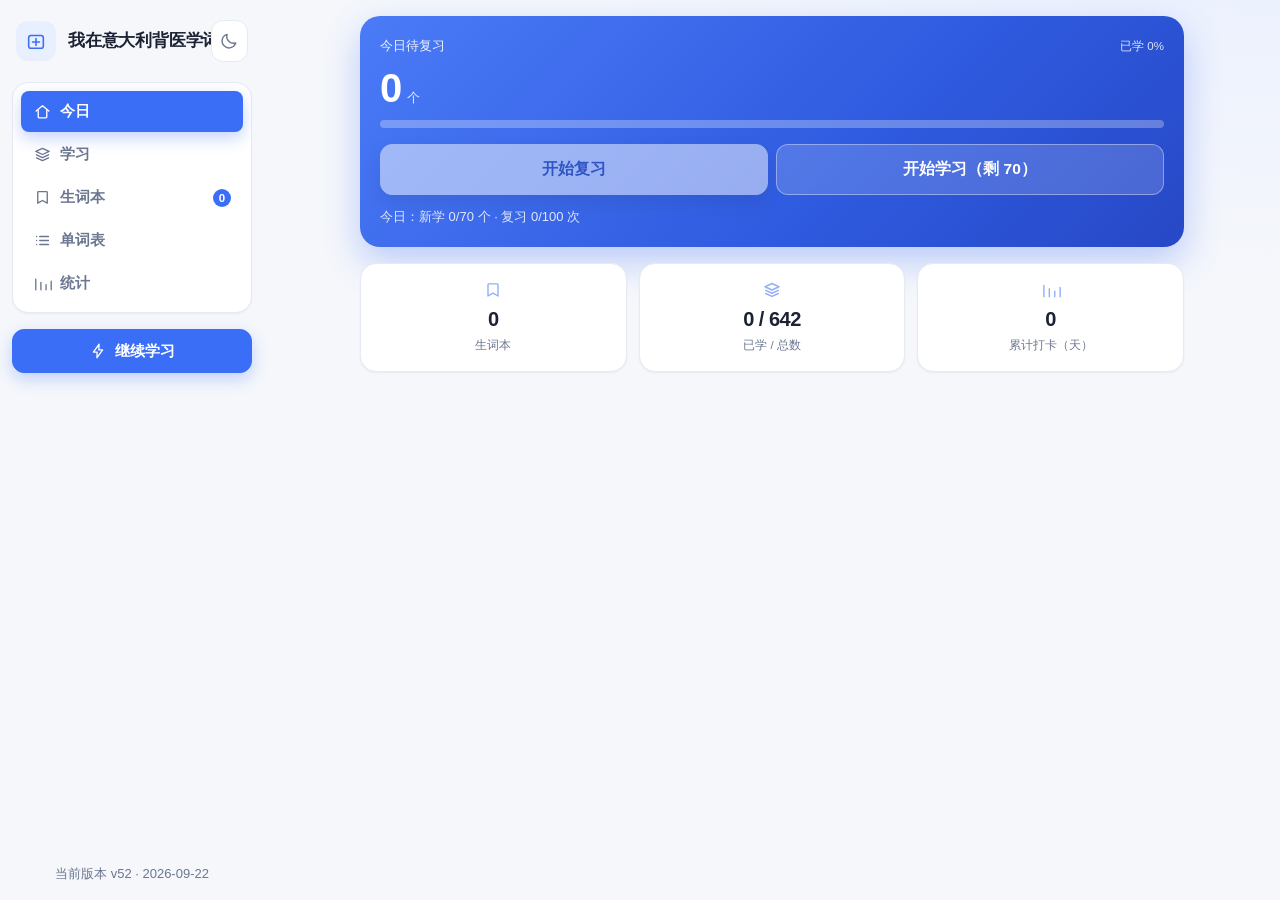
==== 离线单文件版.html @ 0be5c88a "更新 离线单文件版.html" ====
<!DOCTYPE html>
<html lang="zh-CN">
<head>
<meta charset="utf-8">
<meta name="viewport" content="width=device-width, initial-scale=1, viewport-fit=cover">
<title>我在意大利背医学词汇 · 肝病门诊高频词</title>
<meta name="theme-color" content="#f4f6fb" media="(prefers-color-scheme: light)">
<meta name="theme-color" content="#0f1420" media="(prefers-color-scheme: dark)">
<meta name="format-detection" content="telephone=no">
<meta name="mobile-web-app-capable" content="yes">
<meta name="app-build" content="v30">
<meta http-equiv="Cache-Control" content="no-cache, no-store, must-revalidate">
<style>
/* ==========================================================================
   我在意大利背医学词汇 · 样式表
   结构：1 设计令牌  2 基础  3 布局骨架  4 导航（手机底栏 / 平板顶栏 / 桌面侧栏）
        5 通用组件  6 各功能模块  7 动画  8 响应式细节
   ========================================================================== */

/* ---------- 1. 设计令牌 ---------- */
:root {
  /* 颜色（浅色） */
  --bg: #f5f7fb;
  --bg-gradient: radial-gradient(1200px 600px at 100% -10%, #e9efff 0%, rgba(233, 239, 255, 0) 60%);
  --surface: #ffffff;
  --surface-2: #f2f5fb;
  --text: #1b2233;
  --text-2: #46506b;
  --muted: #6b7690;
  --line: #e6eaf3;
  --primary: #3b6ef6;
  --primary-ink: #ffffff;
  --primary-soft: #e8efff;
  --success: #14a06b;
  --success-soft: #e3f7ef;
  --danger: #e5484d;
  --danger-soft: #fdecec;
  --warn: #c98200;
  --warn-soft: #fff4dd;
  /* 间距 */
  --sp-1: 4px;  --sp-2: 8px;  --sp-3: 12px; --sp-4: 16px; --sp-5: 20px; --sp-6: 28px;
  /* 圆角 */
  --r-xs: 8px; --r-sm: 12px; --r-md: 16px; --r-lg: 20px; --r-full: 999px;
  /* 字号 */
  --fs-xs: 11.5px; --fs-sm: 13px; --fs-md: 14.5px; --fs-lg: 17px; --fs-xl: 20px; --fs-2xl: 30px;
  /* 阴影 */
  --shadow-sm: 0 1px 2px rgba(24, 39, 75, .06);
  --shadow: 0 6px 20px rgba(28, 45, 90, .07);
  --shadow-lg: 0 14px 40px rgba(28, 45, 90, .12);
  --ring: 0 0 0 3px color-mix(in srgb, var(--primary) 22%, transparent);
  --ease: cubic-bezier(.2, .7, .3, 1);
  --rail-w: 264px;
  --tabbar-h: 62px;
}

html[data-theme="dark"] {
  --bg: #0f1420;
  --bg-gradient: radial-gradient(1200px 600px at 100% -10%, #16203a 0%, rgba(22, 32, 58, 0) 60%);
  --surface: #171d2b;
  --surface-2: #1f2739;
  --text: #e8ecf6;
  --text-2: #b9c2d8;
  --muted: #96a0b8;
  --line: #262e42;
  --primary: #6d93ff;
  --primary-ink: #0f1420;
  --primary-soft: #1d2740;
  --success: #3ecf95;
  --success-soft: #14291f;
  --danger: #ff6b70;
  --danger-soft: #2c1a1c;
  --warn: #e8b45c;
  --warn-soft: #33280f;
  --shadow-sm: 0 1px 2px rgba(0, 0, 0, .3);
  --shadow: 0 8px 24px rgba(0, 0, 0, .35);
  --shadow-lg: 0 16px 44px rgba(0, 0, 0, .45);
}

/* ---------- 2. 基础 ---------- */
* { box-sizing: border-box; }
html {
  -webkit-text-size-adjust: 100%; text-size-adjust: 100%;
  -webkit-tap-highlight-color: transparent;   /* 手机上点按钮不再闪灰色方块 */
}

body {
  margin: 0;
  background: var(--bg);
  background-image: var(--bg-gradient);
  background-attachment: fixed;
  color: var(--text);
  font: 15px/1.55 -apple-system, "Segoe UI", "PingFang SC", "Microsoft YaHei", Roboto, Helvetica, Arial, sans-serif;
  -webkit-font-smoothing: antialiased;
  overscroll-behavior-y: contain;
}

h1, h2, h3 { margin: 0; font-weight: 650; letter-spacing: -.2px; }
h1 { font-size: var(--fs-lg); }
h2 { font-size: var(--fs-lg); }
h3 { font-size: var(--fs-sm); color: var(--muted); font-weight: 600; }
p { margin: var(--sp-1) 0 0; }

.muted { color: var(--muted); }
.small { font-size: var(--fs-sm); }
.hidden { display: none !important; }
.grow { flex: 1 1 auto; }
.center { justify-content: center; }
.sprite { display: none; }

.ic {
  width: 20px; height: 20px; flex: 0 0 auto;
  fill: none; stroke: currentColor; stroke-width: 1.7;
  stroke-linecap: round; stroke-linejoin: round;
}
.ic-num { font-variant-numeric: tabular-nums; }

::selection { background: color-mix(in srgb, var(--primary) 26%, transparent); }

/* ---------- 3. 布局骨架 ---------- */
.app {
  display: grid;
  grid-template-columns: 1fr;
  grid-template-rows: auto auto 1fr auto;
  grid-template-areas: "topbar" "rail" "main" "foot";
  min-height: 100vh;
  min-height: 100dvh;
}
.app > .topbar { grid-area: topbar; }
.app > .rail { grid-area: rail; }
.app > main { grid-area: main; }
.app > .foot { grid-area: foot; }

main {
  display: flex; flex-direction: column;      /* 让各页面能撑满可用高度 */
  padding: var(--sp-4) var(--sp-4) 0; min-height: 0;
}

.view { display: none; }
.view.active {
  display: flex; flex-direction: column; gap: var(--sp-4);
  min-height: 0; flex: 1 1 auto;
  animation: view-in .22s var(--ease);
}

.foot { margin: var(--sp-2) 0 0; padding: 0 var(--sp-4) var(--sp-3); text-align: center; }

/* ---------- 4. 导航 ---------- */
.topbar {
  display: flex; align-items: center; justify-content: space-between; gap: var(--sp-3);
  padding: calc(var(--sp-4) + env(safe-area-inset-top)) var(--sp-4) var(--sp-3);
}
.brand { display: flex; align-items: center; gap: var(--sp-3); min-width: 0; }
.logo {
  width: 40px; height: 40px; border-radius: var(--r-sm); flex: 0 0 auto;
  display: grid; place-items: center; color: var(--primary);
  background: var(--primary-soft);
}
.logo .ic { width: 22px; height: 22px; }
.sub { margin: 2px 0 0; font-size: var(--fs-xs); color: var(--muted); }
.brand h1 { white-space: nowrap; overflow: hidden; text-overflow: ellipsis; }

.icon-btn {
  display: grid; place-items: center; position: relative;
  width: 42px; height: 42px; border-radius: var(--r-sm); cursor: pointer;
  border: 1px solid var(--line); background: var(--surface); color: var(--muted);
  transition: color .18s var(--ease), background .18s var(--ease), box-shadow .18s var(--ease);
}
.icon-btn:hover { color: var(--primary); box-shadow: var(--shadow-sm); }
.icon-btn .ic { position: absolute; transition: opacity .2s var(--ease), transform .3s var(--ease); }
.icon-btn .ic-sun { opacity: 0; transform: rotate(-40deg) scale(.8); }
.icon-btn .ic-moon { opacity: 1; transform: none; }
html[data-theme="dark"] .icon-btn .ic-sun { opacity: 1; transform: none; }
html[data-theme="dark"] .icon-btn .ic-moon { opacity: 0; transform: rotate(40deg) scale(.8); }

.rail { display: flex; flex-direction: column; gap: var(--sp-3); padding: 0 var(--sp-4) var(--sp-2); }

.tabs {
  display: flex; gap: var(--sp-1); align-items: stretch;
  overflow-x: auto; scrollbar-width: none;
  background: var(--surface); border: 1px solid var(--line); border-radius: var(--r-full);
  padding: var(--sp-1); box-shadow: var(--shadow-sm);
}
.tabs::-webkit-scrollbar { display: none; }
.tab {
  display: inline-flex; align-items: center; justify-content: center; gap: var(--sp-2);
  flex: 1 1 auto; white-space: nowrap; cursor: pointer;
  border: 0; background: transparent; color: var(--muted);
  padding: 9px var(--sp-3); border-radius: var(--r-full);
  font-size: var(--fs-md); font-weight: 600;
  transition: background .18s var(--ease), color .18s var(--ease), transform .12s var(--ease);
}
.tab .ic { width: 18px; height: 18px; }
.tab.active { background: var(--primary-soft); color: var(--primary); }
.tab:active { transform: scale(.97); }
.pill {
  display: inline-block; min-width: 18px; padding: 0 5px; margin-left: 2px;
  border-radius: var(--r-full); background: var(--primary); color: var(--primary-ink);
  font-size: var(--fs-xs); line-height: 18px; text-align: center; font-weight: 600;
}
.tab.active .pill { background: var(--primary); color: #fff; }
html[data-theme="dark"] .tab.active .pill { color: var(--primary-ink); }

.rail .rail-go { display: none; }

/* ---------- 5. 通用组件 ---------- */
.panel {
  background: var(--surface); border: 1px solid var(--line); border-radius: var(--r-lg);
  padding: var(--sp-5); box-shadow: var(--shadow);
  display: flex; flex-direction: column; min-height: 0;
}
.panel-head {
  display: flex; align-items: baseline; justify-content: space-between;
  gap: var(--sp-3); flex-wrap: wrap;
}

.group { margin-top: var(--sp-5); padding-top: var(--sp-4); border-top: 1px solid var(--line); }
.group > h3 { margin-bottom: var(--sp-2); }
.group:first-of-type { border-top: 0; padding-top: 0; }
.danger-zone > h3 { color: var(--danger); }

.btn-row { display: flex; gap: var(--sp-2); margin-top: var(--sp-3); flex-wrap: wrap; align-items: center; }
.btn {
  display: inline-flex; align-items: center; justify-content: center; gap: var(--sp-2);
  border: 1px solid var(--line); background: var(--surface); color: var(--text);
  padding: 11px var(--sp-4); border-radius: var(--r-sm); min-height: 44px;
  font-size: var(--fs-md); font-weight: 600; cursor: pointer;
  transition: transform .1s var(--ease), box-shadow .18s var(--ease), background .18s var(--ease), border-color .18s var(--ease);
}
.btn .ic { width: 18px; height: 18px; }
.btn:hover { box-shadow: var(--shadow-sm); border-color: color-mix(in srgb, var(--primary) 35%, var(--line)); }
.btn:active { transform: scale(.985); }
.btn.primary { background: var(--primary); border-color: var(--primary); color: #fff; box-shadow: 0 6px 16px color-mix(in srgb, var(--primary) 28%, transparent); }
html[data-theme="dark"] .btn.primary { color: var(--primary-ink); }
.btn.success { background: var(--success); border-color: var(--success); color: #fff; }
.btn.danger { background: var(--danger-soft); border-color: transparent; color: var(--danger); }
.btn.ghost { background: var(--surface-2); border-color: transparent; color: var(--text-2); }
.btn.big { flex: 1 1 150px; padding: 14px var(--sp-4); font-size: 15.5px; }
.btn[disabled] { opacity: .45; cursor: not-allowed; box-shadow: none; }
a.btn { text-decoration: none; }   /* 「去生成令牌」用的是链接，去掉下划线 */

kbd {
  font: 11px/1.4 ui-monospace, monospace; padding: 1px 5px; margin-left: var(--sp-1);
  border: 1px solid color-mix(in srgb, currentColor 25%, transparent);
  border-bottom-width: 2px; border-radius: 6px; opacity: .8;
}

.mini {
  display: inline-flex; align-items: center; gap: 5px; white-space: nowrap;
  border: 1px solid var(--line); background: var(--surface); color: var(--text-2);
  border-radius: var(--r-xs); padding: 6px 10px; min-height: 34px;
  font-size: var(--fs-sm); font-weight: 600; cursor: pointer;
  transition: background .15s var(--ease), color .15s var(--ease), border-color .15s var(--ease), transform .1s var(--ease);
}
.mini .ic { width: 16px; height: 16px; }
.mini:active { transform: scale(.96); }
/* 只放图标的迷你按钮（列表里的朗读 / 收藏） */
.mini.ico { width: 34px; padding: 0; justify-content: center; }
.mini.ico .ic { width: 17px; height: 17px; }
.mini.ok { color: var(--success); border-color: transparent; background: var(--success-soft); }
.mini.danger { color: var(--danger); border-color: transparent; background: var(--danger-soft); }
.mini.fav.on { color: var(--warn); border-color: transparent; background: var(--warn-soft); }
.mini.fav.on .ic { fill: currentColor; }
.mini[disabled] { opacity: .4; }

.chip {
  display: inline-flex; align-items: center; min-height: 34px;
  border: 1px solid var(--line); background: var(--surface); color: var(--muted);
  padding: 6px 13px; border-radius: var(--r-full); font-size: var(--fs-sm); font-weight: 600; cursor: pointer;
  transition: background .16s var(--ease), color .16s var(--ease), border-color .16s var(--ease);
}
.chip:hover { color: var(--text-2); border-color: color-mix(in srgb, var(--primary) 30%, var(--line)); }
.chip.active { background: var(--primary); border-color: var(--primary); color: #fff; }

.filters { display: flex; gap: var(--sp-2); flex-wrap: wrap; }

.toolbar { display: flex; flex-direction: column; gap: var(--sp-3); margin-top: var(--sp-3); }
.search-wrap { display: block; position: relative; }
.search-wrap .ic {
  position: absolute; left: 12px; top: 50%; transform: translateY(-50%);
  width: 17px; height: 17px; color: var(--muted); pointer-events: none;
}
.search {
  width: 100%; padding: 11px var(--sp-4) 11px 38px; border-radius: var(--r-sm);
  border: 1px solid var(--line); background: var(--surface-2); color: var(--text);
  font-size: var(--fs-md); transition: border-color .18s var(--ease), box-shadow .18s var(--ease);
}
.search:focus { outline: none; border-color: var(--primary); box-shadow: var(--ring); background: var(--surface); }
textarea.search { min-height: 92px; resize: vertical; line-height: 1.45; padding-left: var(--sp-4); font-family: ui-monospace, Consolas, monospace; font-size: var(--fs-sm); word-break: break-all; }

select {
  padding: 10px var(--sp-3); border-radius: var(--r-sm); border: 1px solid var(--line);
  background: var(--surface-2); color: var(--text); font-size: var(--fs-md); cursor: pointer;
  transition: border-color .18s var(--ease), box-shadow .18s var(--ease);
}
select:focus { outline: none; border-color: var(--primary); box-shadow: var(--ring); }

.field { display: flex; align-items: center; justify-content: space-between; gap: var(--sp-3); margin-top: var(--sp-3); }
.field > span { font-size: var(--fs-md); color: var(--text-2); }

input[type="checkbox"] {
  appearance: none; -webkit-appearance: none; position: relative;
  width: 52px; height: 32px; margin: 0; border-radius: var(--r-full); flex: 0 0 auto;
  background: var(--line); cursor: pointer; transition: background .2s var(--ease);
}
input[type="checkbox"]::after {
  content: ''; position: absolute; top: 3px; left: 3px; width: 26px; height: 26px;
  border-radius: 50%; background: #fff; box-shadow: 0 1px 3px rgba(0, 0, 0, .25);
  transition: transform .2s var(--ease);
}
input[type="checkbox"]:checked { background: var(--primary); }
input[type="checkbox"]:checked::after { transform: translateX(20px); }

.progress { flex: 1; height: 8px; border-radius: var(--r-full); background: var(--line); overflow: hidden; }
.bar { height: 100%; width: 0; border-radius: var(--r-full); background: var(--primary); transition: width .3s var(--ease); }

.status-chip {
  display: inline-flex; align-items: center; font-size: var(--fs-xs); font-weight: 600;
  padding: 2px 8px; border-radius: var(--r-full); background: var(--surface-2); color: var(--muted);
}
.status-chip.book { background: var(--danger-soft); color: var(--danger); }
.status-chip.known { background: var(--success-soft); color: var(--success); }
.status-chip.mastered { background: var(--primary-soft); color: var(--primary); }
.status-chip.fav { background: var(--warn-soft); color: var(--warn); }

.steps { margin: var(--sp-3) 0 0; padding-left: 20px; }
.steps li { margin: var(--sp-2) 0; line-height: 1.7; font-size: var(--fs-sm); color: var(--text-2); }
.steps .mini, .steps .btn { margin-left: var(--sp-2); vertical-align: middle; }
.details { margin-top: var(--sp-3); border-top: 1px dashed var(--line); padding-top: var(--sp-3); }
.details summary {
  cursor: pointer; display: flex; align-items: center; min-height: 34px;
  font-size: var(--fs-sm); color: var(--muted); font-weight: 600;
}
.details summary::-webkit-details-marker { display: none; }
.details summary::before { content: '＋'; margin-right: 6px; color: var(--primary); font-weight: 700; }
.details[open] summary::before { content: '－'; }

/* ---------- 6. 功能模块 ---------- */

/* 今日：主入口 + 数据磁贴 */
.hero {
  display: flex; flex-direction: column; gap: var(--sp-3);
  padding: var(--sp-5); border-radius: var(--r-lg); color: #fff;
  background: linear-gradient(135deg, #4b7bf7 0%, #2f5be0 60%, #2748c6 100%);
  box-shadow: 0 14px 36px color-mix(in srgb, var(--primary) 32%, transparent);
}
html[data-theme="dark"] .hero { background: linear-gradient(135deg, #3557b8 0%, #2a4490 60%, #22376f 100%); }
.hero-head { display: flex; align-items: baseline; justify-content: space-between; gap: var(--sp-3); }
.hero-label { font-size: var(--fs-sm); opacity: .9; }
.hero-tag { font-size: var(--fs-xs); opacity: .85; }
.hero-num { display: flex; align-items: baseline; gap: 6px; font-variant-numeric: tabular-nums; }
.hero-num > span { font-size: 40px; font-weight: 750; letter-spacing: -1px; line-height: 1; }
.hero-num small { font-size: var(--fs-sm); opacity: .85; }
.hero-progress { flex: 0 0 auto; background: rgba(255, 255, 255, .28); height: 8px; }
.hero-progress .bar { background: #fff; }
.hero-actions { display: flex; gap: var(--sp-2); flex-wrap: wrap; margin-top: var(--sp-1); }
.hero-actions .btn { white-space: nowrap; }   /* 按钮文字不换行，挤不下就整颗换到下一行 */
.hero .btn { background: rgba(255, 255, 255, .16); border-color: rgba(255, 255, 255, .38); color: #fff; backdrop-filter: blur(2px); }
.hero .btn.primary { background: #fff; border-color: #fff; color: #24409e; box-shadow: 0 8px 20px rgba(0, 0, 0, .16); }
.hero .btn[disabled] { opacity: .5; }
.hero-line { margin: 0; color: rgba(255, 255, 255, .85) !important; }
.hero-line:empty { display: none; }

/* 首页：内容从顶部排（原来垂直居中，手机上方会留一大块空白） */
#view-home > .hero { flex: 0 0 auto; }
#view-home > .tiles { flex: 0 0 auto; }

/* 生词本 / 单词表：面板铺满，避免底部留白 */
#view-wordbook .panel,
#view-all .panel { flex: 1 1 auto; }

/* 统计：面板一起撑开 */
#view-stats .panel { flex: 1 1 auto; }

.tiles { display: grid; grid-template-columns: repeat(3, 1fr); gap: var(--sp-3); }
.tiles .stat-card { position: relative; padding: var(--sp-4) var(--sp-3); }
.tiles .stat-card > .ic { color: var(--primary); opacity: .55; margin-bottom: 2px; }

.cards { display: grid; grid-template-columns: repeat(3, 1fr); gap: var(--sp-3); }
.cards.small-cards { grid-template-columns: repeat(3, 1fr); }
.stat-card {
  display: flex; flex-direction: column; align-items: center; gap: 2px;
  background: var(--surface); border: 1px solid var(--line); border-radius: var(--r-md);
  padding: var(--sp-4) var(--sp-3); text-align: center; box-shadow: var(--shadow-sm);
}
.stat-num { display: block; font-size: var(--fs-xl); font-weight: 700; letter-spacing: -.5px; font-variant-numeric: tabular-nums; }
.stat-label { font-size: var(--fs-xs); color: var(--muted); }

/* 学习 */
.study-top { display: flex; align-items: center; gap: var(--sp-3); }
/* 手机上给右下角的喇叭留出空间，避免压住释义 */
@media (max-width: 719px) {
  .card-body { padding-bottom: 48px; }
}
#view-study { gap: var(--sp-3); }
.study-card {
  position: relative;
  flex: 1 1 auto; min-height: 300px;
  display: flex; flex-direction: column; gap: var(--sp-3);
  background: var(--surface); border: 1px solid var(--line); border-radius: var(--r-lg);
  padding: var(--sp-4); box-shadow: var(--shadow);
}
.study-card.card-anim .card-body { animation: card-in .24s var(--ease); }
.card-meta { display: flex; align-items: center; gap: var(--sp-2); row-gap: var(--sp-2); flex-wrap: wrap; }
.card-meta .mini { font-size: var(--fs-xs); padding: 6px 9px; }
.card-meta .mini[disabled] { opacity: .35; }
.card-meta .fav { margin-left: 0; }
.card-meta .rank, .card-meta .mode-tag {
  font-size: var(--fs-xs); font-weight: 600; padding: 4px 10px; border-radius: var(--r-full);
  background: var(--primary-soft); color: var(--primary); white-space: nowrap;
}
.card-meta .mode-tag { background: var(--success-soft); color: var(--success); }

.card-body {
  flex: 1 1 auto; min-height: 0;
  display: flex; flex-direction: column; align-items: center; justify-content: center; gap: var(--sp-2);
  text-align: center;
}
.word-en { font-size: clamp(27px, 6.4vw, 42px); font-weight: 700; letter-spacing: -.6px; line-height: 1.18; overflow-wrap: anywhere; }
.ipa-btn {
  border: 1px dashed var(--line); background: var(--surface-2); color: var(--primary);
  font: var(--fs-md)/1.4 ui-monospace, monospace; padding: 6px 12px; border-radius: var(--r-xs);
  max-width: 100%; cursor: pointer; transition: border-color .18s var(--ease), background .18s var(--ease);
}
.ipa-btn:hover { border-color: var(--primary); }
.card-ex { margin: var(--sp-3) 0 0; max-width: 34em; font-size: var(--fs-md); line-height: 1.6; color: var(--muted); font-style: italic; overflow-wrap: anywhere; }
.card-ex:empty { display: none; }

/* 卡片右下角的朗读喇叭 */
.speak-fab {
  position: absolute; right: var(--sp-4); bottom: var(--sp-4);
  width: 52px; height: 52px; display: grid; place-items: center;
  border-radius: 50%; cursor: pointer; color: var(--primary);
  border: 1px solid color-mix(in srgb, var(--primary) 28%, var(--line));
  background: color-mix(in srgb, var(--primary) 10%, var(--surface));
  box-shadow: var(--shadow-sm);
  transition: transform .12s var(--ease), background .18s var(--ease), box-shadow .18s var(--ease);
}
.speak-fab .ic { width: 24px; height: 24px; }
.speak-fab:hover { box-shadow: var(--shadow); }
.speak-fab:active { transform: scale(.94); background: color-mix(in srgb, var(--primary) 18%, var(--surface)); }
.speak-fab.playing { background: var(--primary); color: #fff; border-color: transparent; }
.answer { margin-top: var(--sp-4); animation: fade-in .24s var(--ease); }
.answer-zh { font-size: 22px; font-weight: 650; color: var(--success); overflow-wrap: anywhere; }
.answer-zh.unknown { color: var(--danger); }
.answer-zh[data-mark]:not([data-mark=""])::after {
  content: attr(data-mark); display: block; font-size: var(--fs-xs); font-weight: 500;
  color: var(--muted); margin-top: 3px;
}
.answer-full { margin-top: var(--sp-1); }

.study-actions { position: sticky; bottom: calc(var(--sp-3) + env(safe-area-inset-bottom)); flex-wrap: nowrap; }
.study-actions .btn { flex: 1 1 0; min-width: 0; padding: 12px 6px; font-size: var(--fs-md); white-space: nowrap; overflow: hidden; text-overflow: ellipsis; }
.study-actions .btn kbd { margin-left: 3px; }
.panel.empty { text-align: center; align-items: center; flex: 0 0 auto; }

/* 列表：扁平分隔线式（原来每行一个方框，又重又乱，还拉高了行高） */
.list { margin-top: var(--sp-2); display: flex; flex-direction: column; min-height: 0; }
.row {
  display: grid; grid-template-columns: minmax(0, 1fr) auto; gap: var(--sp-3); align-items: center;
  padding: 11px 4px; border-top: 1px solid var(--line);
  background: var(--surface); transition: background .16s var(--ease);
  content-visibility: auto; contain-intrinsic-size: auto 84px;   /* 屏幕外的行不渲染，长列表滑动更顺 */
}
.row:first-child { border-top: 0; }
.row-main { min-width: 0; }
.row .en { font-weight: 650; overflow-wrap: anywhere; }
.row .zh { font-size: var(--fs-sm); color: var(--text-2); }
.row .ipa { font-family: ui-monospace, monospace; font-size: 12.5px; color: var(--muted); }
.row .meta { display: flex; align-items: center; gap: 6px; flex-wrap: wrap; margin-top: 4px; font-size: var(--fs-xs); color: var(--muted); }
.row-actions { display: flex; gap: 6px; align-items: center; flex-wrap: nowrap; justify-content: flex-end; }
.row-tag {
  display: inline-block; padding: 1px 7px; border-radius: var(--r-full);
  background: var(--surface-2); color: var(--muted); font-size: var(--fs-xs); font-weight: 600;
  white-space: nowrap;
}
.row-tag.no { margin-right: 6px; color: var(--text-2); font-variant-numeric: tabular-nums; }
.row:hover { background: var(--surface-2); }
@media (hover: none) { .row:hover { background: var(--surface); } }
.list-empty { padding: var(--sp-5) 0; text-align: center; }
.list .more-btn {
  border: 0; border-top: 1px solid var(--line); border-radius: 0;
  background: var(--surface-2); color: var(--text-2); min-height: 46px; margin-top: 2px;
}
.list .more-btn:hover { background: var(--primary-soft); color: var(--primary); }

/* 图表 */
.chart-wrap { margin-top: var(--sp-5); }
.chart { display: flex; align-items: flex-end; gap: var(--sp-2); height: 116px; margin-top: var(--sp-2); }
.chart .col { flex: 1; display: flex; flex-direction: column; align-items: center; gap: 6px; }
.chart .col .v { font-size: var(--fs-xs); color: var(--muted); }
.chart .col .b { width: 100%; border-radius: var(--r-xs) var(--r-xs) 3px 3px; background: var(--primary); min-height: 3px; opacity: .9; }
.chart .col .t { font-size: 11px; color: var(--muted); }

/* 提示 */
.toast {
  position: fixed; left: 50%; bottom: calc(var(--sp-5) + env(safe-area-inset-bottom));
  transform: translate(-50%, 16px); z-index: 60;
  background: #1b2233; color: #fff; padding: 10px 18px; border-radius: var(--r-sm);
  font-size: var(--fs-sm); max-width: 90vw; text-align: center;
  opacity: 0; pointer-events: none; box-shadow: var(--shadow-lg);
  transition: opacity .2s var(--ease), transform .2s var(--ease);
}
html[data-theme="dark"] .toast { background: #2b3550; }
.toast.show { opacity: 1; transform: translate(-50%, 0); }

/* ---------- 7. 动画 ---------- */
@keyframes view-in { from { opacity: 0; transform: translateY(6px); } to { opacity: 1; transform: none; } }
@keyframes card-in { from { opacity: 0; transform: translateY(8px) scale(.99); } to { opacity: 1; transform: none; } }
@keyframes fade-in { from { opacity: 0; } to { opacity: 1; } }
@media (prefers-reduced-motion: reduce) {
  *, *::before, *::after { animation-duration: .001ms !important; transition-duration: .001ms !important; }
}

/* ---------- 8. 响应式 ---------- */

/* 手机：底部标签栏，拇指可达 */
@media (max-width: 719px) {
  .app { padding-bottom: calc(var(--tabbar-h) + env(safe-area-inset-bottom)); }
  .rail {
    position: fixed; left: 0; right: 0; bottom: 0; z-index: 40;
    padding: var(--sp-1) var(--sp-2) calc(var(--sp-1) + env(safe-area-inset-bottom));
    background: color-mix(in srgb, var(--surface) 88%, transparent);
    backdrop-filter: blur(14px);
    border-top: 1px solid var(--line);
    box-shadow: 0 -6px 24px rgba(28, 45, 90, .08);
  }
  .tabs {
    background: transparent; border: 0; box-shadow: none; padding: 0;
    gap: 0; border-radius: 0;
  }
  .tab {
    flex: 1 1 0; flex-direction: column; gap: 3px; padding: 6px 2px;
    border-radius: var(--r-sm); font-size: 11px; font-weight: 600;
  }
  .tab .ic { width: 22px; height: 22px; }
  .tab.active { background: transparent; color: var(--primary); }
  .tab.active .ic { transform: translateY(-1px); }
  .tab.active::after {
    content: ''; width: 16px; height: 3px; border-radius: 2px; background: var(--primary);
    position: absolute; transform: translateY(26px);
  }
  .tab { position: relative; }
  .pill { position: absolute; top: 2px; right: 18%; margin: 0; }
  .topbar { padding-bottom: var(--sp-2); }
  .sub { display: none; }
  main { padding: var(--sp-3) var(--sp-3) 0; }
  .view.active { gap: var(--sp-3); }
  .panel, .hero { padding: var(--sp-4); }
  .tiles { gap: var(--sp-2); }
  .study-actions { bottom: calc(var(--tabbar-h) + var(--sp-2) + env(safe-area-inset-bottom)); }
  .toast { bottom: calc(var(--tabbar-h) + var(--sp-4) + env(safe-area-inset-bottom)); }
  .foot { padding-bottom: var(--sp-2); opacity: .72; }
  /* 筛选标签排成一行横滑，不再换行占两行 */
  .filters { flex-wrap: nowrap; overflow-x: auto; scrollbar-width: none; padding-bottom: 2px; }
  .filters::-webkit-scrollbar { display: none; }
  .filters .chip { flex: 0 0 auto; }
}

/* 窄屏：列表行的按钮换到文字下面一行 */
@media (max-width: 560px) {
  .row { grid-template-columns: minmax(0, 1fr); gap: 8px; padding: 10px 2px; align-items: start; }
  .row-actions { justify-content: flex-start; }
  .row-actions .mini { font-size: 12px; min-height: 32px; padding: 5px 9px; }
  .row-actions .mini.ico { width: 32px; padding: 0; }
  #btnFav span { display: none; }
  .card-meta { justify-content: flex-start; }
}


/* 超小屏 */
@media (max-width: 359px) {
  .hero-num > span { font-size: 34px; }
  .tiles, .cards, .cards.small-cards { grid-template-columns: repeat(2, 1fr); }
  .tab { font-size: 10px; }
}

/* 平板：顶部横向导航 + 右侧快捷入口 */
@media (min-width: 720px) and (max-width: 1079px) {
  .topbar { max-width: 900px; margin: 0 auto; width: 100%; }
  main { max-width: 900px; margin: 0 auto; width: 100%; padding-top: var(--sp-2); }
  .foot { max-width: 900px; margin: 0 auto; width: 100%; }
  .rail {
    max-width: 900px; margin: 0 auto; width: 100%;
    flex-direction: row; align-items: center; gap: var(--sp-3);
    position: sticky; top: 0; z-index: 30;
    padding: var(--sp-2) var(--sp-4);
    background: color-mix(in srgb, var(--bg) 84%, transparent);
    backdrop-filter: blur(12px);
  }
  .tabs { flex: 1 1 auto; }
  .rail .rail-go { display: inline-flex; flex: 0 0 auto; }
  .cards.small-cards { grid-template-columns: repeat(6, 1fr); }
  .tiles { grid-template-columns: repeat(3, 1fr); }
}

/* 桌面：左侧栏 + 内容区 */
@media (min-width: 1080px) {
  .app {
    grid-template-columns: var(--rail-w) minmax(0, 1fr);
    grid-template-rows: auto 1fr auto;
    grid-template-areas: "topbar main" "rail main" "foot main";
  }
  .topbar { padding: var(--sp-5) var(--sp-4) var(--sp-3); }
  .sub { display: none; }
  .rail {
    position: sticky; top: 0; align-self: start;
    max-height: 100dvh; padding: var(--sp-2) var(--sp-3) var(--sp-4);
    gap: var(--sp-4);
  }
  .tabs { flex-direction: column; border-radius: var(--r-md); padding: var(--sp-2); gap: 2px; }
  .tab { justify-content: flex-start; padding: 11px var(--sp-3); border-radius: var(--r-xs); font-size: var(--fs-md); flex: 0 0 auto; }
  .tab .ic { width: 19px; height: 19px; }
  .tab.active { background: var(--primary); color: #fff; box-shadow: 0 6px 16px color-mix(in srgb, var(--primary) 30%, transparent); }
  html[data-theme="dark"] .tab.active { color: var(--primary-ink); }
  .tab.active .pill { background: rgba(255, 255, 255, .25); color: #fff; }
  .pill { margin-left: auto; }
  .rail .rail-go { display: inline-flex; width: 100%; }
  main { max-width: 880px; margin: 0 auto; width: 100%; padding: var(--sp-4) var(--sp-6) 0; }
  .foot { max-width: 880px; margin: 0 auto; width: 100%; padding: 0 var(--sp-6) var(--sp-4); }
  .cards { grid-template-columns: repeat(4, 1fr); }
  .cards.small-cards { grid-template-columns: repeat(6, 1fr); }
  .panel { padding: var(--sp-6); }
}

/* 触屏/输入细节 */
@media (hover: none) {
  .btn:hover, .mini:hover, .chip:hover, .icon-btn:hover { box-shadow: none; border-color: var(--line); }
}
@media (max-width: 719px) {
  input, select, textarea, .search { font-size: 16px; }
}
@media (orientation: landscape) and (max-height: 500px) {
  .study-card { min-height: 180px; }
}

</style>
</head>
<body>

<!-- ============ 图标（统一线性风格） ============ -->
<svg class="sprite" aria-hidden="true" focusable="false">
  <symbol id="i-logo" viewBox="0 0 24 24"><path d="M4 8.5A2.5 2.5 0 0 1 6.5 6h11A2.5 2.5 0 0 1 20 8.5v9A2.5 2.5 0 0 1 17.5 20h-11A2.5 2.5 0 0 1 4 17.5z"/><path d="M12 9.2v7.6M8.2 13h7.6"/></symbol>
  <symbol id="i-home" viewBox="0 0 24 24"><path d="M4 11.4 12 4.6l8 6.8"/><path d="M6.6 10.6V19a1 1 0 0 0 1 1h8.8a1 1 0 0 0 1-1v-8.4"/></symbol>
  <symbol id="i-study" viewBox="0 0 24 24"><path d="M12 4.2 3.6 8.1 12 12l8.4-3.9z"/><path d="M4.4 12.4 12 15.9l7.6-3.5"/><path d="M4.4 16.2 12 19.7l7.6-3.5"/></symbol>
  <symbol id="i-book" viewBox="0 0 24 24"><path d="M7 4.6h10a1 1 0 0 1 1 1v13.6l-6-3.4-6 3.4V5.6a1 1 0 0 1 1-1z"/></symbol>
  <symbol id="i-list" viewBox="0 0 24 24"><path d="M8.5 7h11M8.5 12h11M8.5 17h11"/><path d="M4.6 7h.01M4.6 12h.01M4.6 17h.01"/></symbol>
  <symbol id="i-chart" viewBox="0 0 24 24"><path d="M3.5 20V6.5M10 20V10.5M16.5 20v-6.5M23 20v-11"/></symbol>
  <symbol id="i-sun" viewBox="0 0 24 24"><circle cx="12" cy="12" r="4"/><path d="M12 3v2M12 19v2M3 12h2M19 12h2M5.6 5.6l1.4 1.4M17 17l1.4 1.4M18.4 5.6 17 7M7 17l-1.4 1.4"/></symbol>
  <symbol id="i-moon" viewBox="0 0 24 24"><path d="M20 14.3A8.2 8.2 0 0 1 9.7 4 8.3 8.3 0 1 0 20 14.3z"/></symbol>
  <symbol id="i-sound" viewBox="0 0 24 24"><path d="M4.5 9.6h3L11.8 6v12l-4.3-3.6h-3z"/><path d="M15 9.6a3.6 3.6 0 0 1 0 4.8M17.6 7a7 7 0 0 1 0 10"/></symbol>
  <symbol id="i-star" viewBox="0 0 24 24"><path d="M12 4.5l2.4 4.9 5.4.8-3.9 3.8.9 5.4-4.8-2.6-4.8 2.6.9-5.4L4.2 10.2l5.4-.8z"/></symbol>
  <symbol id="i-back" viewBox="0 0 24 24"><path d="M14.5 6.5 9 12l5.5 5.5"/></symbol>
  <symbol id="i-search" viewBox="0 0 24 24"><circle cx="10.8" cy="10.8" r="5.8"/><path d="M15.2 15.2 20 20"/></symbol>
  <symbol id="i-trash" viewBox="0 0 24 24"><path d="M6 7h12"/><path d="M9.5 7V5.5h5V7"/><path d="M8 7l.7 11h6.6L16 7"/></symbol>
  <symbol id="i-bolt" viewBox="0 0 24 24"><path d="M13.5 3 5.8 13.4h5.1L10.5 21l7.7-10.4h-5.1z"/></symbol>
</svg>

<div class="app">

  <header class="topbar">
    <div class="brand">
      <span class="logo"><svg class="ic"><use href="#i-logo"/></svg></span>
      <div>
        <h1>我在意大利背医学词汇</h1>
        <p class="sub">意大利肝病门诊真实对话 · 按频率排序</p>
      </div>
    </div>
    <button id="themeBtn" class="icon-btn" title="切换深浅色" aria-label="切换深浅色">
      <svg class="ic ic-sun"><use href="#i-sun"/></svg>
      <svg class="ic ic-moon"><use href="#i-moon"/></svg>
    </button>
  </header>

  <div class="rail">
    <nav class="tabs" id="tabs">
      <button class="tab active" data-view="home"><svg class="ic"><use href="#i-home"/></svg><span>今日</span></button>
      <button class="tab" data-view="study"><svg class="ic"><use href="#i-study"/></svg><span>学习</span></button>
      <button class="tab" data-view="wordbook"><svg class="ic"><use href="#i-book"/></svg><span>生词本</span><span class="pill" id="bookPill">0</span></button>
      <button class="tab" data-view="all"><svg class="ic"><use href="#i-list"/></svg><span>单词表</span></button>
      <button class="tab" data-view="stats"><svg class="ic"><use href="#i-chart"/></svg><span>统计</span></button>
    </nav>
    <button class="btn primary rail-go" id="railGo"><svg class="ic"><use href="#i-bolt"/></svg><span>继续学习</span></button>
  </div>

  <main>

    <!-- ============ 今日 ============ -->
    <section class="view active" id="view-home">
      <div class="hero">
        <div class="hero-head">
          <span class="hero-label">今日待复习</span>
          <span class="hero-tag" id="homeTip"></span>
        </div>
        <div class="hero-num"><span id="homeDue">0</span><small>个</small></div>
        <div class="progress hero-progress"><div class="bar" id="homeBar"></div></div>
        <div class="hero-actions">
          <button class="btn primary big" id="btnStartReview">开始复习</button>
          <button class="btn big" id="btnStartLearn">学习新词</button>
        </div>
        <p class="muted small hero-line" id="todayLine"></p>
      </div>

      <div class="tiles">
        <div class="stat-card">
          <svg class="ic"><use href="#i-book"/></svg>
          <span class="stat-num" id="homeBook">0</span>
          <span class="stat-label">生词本</span>
        </div>
        <div class="stat-card">
          <svg class="ic"><use href="#i-study"/></svg>
          <span class="stat-num" id="homeLearned">0</span>
          <span class="stat-label">已学 / 总数</span>
        </div>
        <div class="stat-card">
          <svg class="ic"><use href="#i-chart"/></svg>
          <span class="stat-num" id="homeStreak">0</span>
          <span class="stat-label">累计打卡（天）</span>
        </div>
      </div>
    </section>

    <!-- ============ 学习 / 复习 ============ -->
    <section class="view" id="view-study">
      <div class="study-top">
        <div class="progress"><div class="bar" id="studyBar"></div></div>
        <span class="muted small" id="studyCounter"></span>
      </div>

      <div class="study-card" id="studyCard">
        <div class="card-meta">
          <button class="mini" id="btnPrev" title="回到上一个"><svg class="ic"><use href="#i-back"/></svg>上一个</button>
          <span class="grow"></span>
          <span class="rank" id="cardRank"></span>
          <span class="mode-tag" id="cardMode"></span>
          <button class="mini danger" id="btnDel" title="从这个词库里删除"><svg class="ic"><use href="#i-trash"/></svg></button>
          <button class="mini fav" id="btnFav" title="收藏这个词"><svg class="ic"><use href="#i-star"/></svg><span>收藏</span></button>
        </div>
        <div class="card-body">
          <div class="word-en" id="cardEn">—</div>
          <button class="ipa-btn" id="cardIpa" title="点击朗读">/—/</button>
          <p class="card-ex" id="cardEx"></p>
          <div class="answer hidden" id="cardAnswer">
            <div class="answer-zh" id="cardZh"></div>
            <div class="answer-full muted small" id="cardFull"></div>
          </div>
        </div>
        <button class="speak-fab" id="btnSpeak" title="朗读这个词" aria-label="朗读"><svg class="ic"><use href="#i-sound"/></svg></button>
      </div>

      <div class="btn-row study-actions" id="studyActions">
        <button class="btn ghost" id="btnReveal">显示答案</button>
        <button class="btn danger" id="btnUnknown">不认识</button>
        <button class="btn success" id="btnKnown">认识</button>
      </div>

      <div class="panel empty hidden" id="studyEmpty">
        <h2 id="emptyTitle">暂时没有内容</h2>
        <p class="muted" id="emptyText"></p>
        <div class="btn-row center">
          <button class="btn primary" id="btnEmptyAction">返回今日</button>
          <button class="btn" id="btnPrev2">回到上一张</button>
        </div>
      </div>
    </section>

    <!-- ============ 生词本 ============ -->
    <section class="view" id="view-wordbook">
      <div class="panel">
        <div class="panel-head">
          <h2>我的生词本</h2>
          <span class="muted small" id="bookSummary"></span>
        </div>
        <div class="toolbar">
          <label class="search-wrap">
            <svg class="ic"><use href="#i-search"/></svg>
            <input id="bookSearch" class="search" type="search" placeholder="搜索英文 / 中文 / 音标…">
          </label>
          <div class="filters" id="bookFilters">
            <button class="chip active" data-f="due">待复习</button>
            <button class="chip" data-f="all">全部</button>
            <button class="chip" data-f="mastered">已掌握</button>
            <button class="chip" data-f="fav">收藏</button>
          </div>
        </div>
        <div class="btn-row">
          <button class="btn primary" id="btnExtraReview">立即复习生词（不等时间）</button>
        </div>
        <div class="list" id="bookList"></div>
      </div>
    </section>

    <!-- ============ 单词表 ============ -->
    <section class="view" id="view-all">
      <div class="panel">
        <div class="panel-head"><h2>单词表</h2><span class="muted small" id="allCount">476 条</span></div>
        <div class="toolbar">
          <label class="search-wrap">
            <svg class="ic"><use href="#i-search"/></svg>
            <input id="searchInput" class="search" type="search" placeholder="搜索英文 / 中文 / 音标…">
          </label>
          <div class="filters" id="allFilters">
            <button class="chip active" data-f="all">全部</button>
            <button class="chip" data-f="new">还没学</button>
            <button class="chip" data-f="known">已认识</button>
            <button class="chip" data-f="book">生词本</button>
            <button class="chip" data-f="mastered">已掌握</button>
          </div>
        </div>
        <div class="list" id="allList"></div>
      </div>
    </section>

    <!-- ============ 统计 / 设置 ============ -->
    <section class="view" id="view-stats">
      <div class="panel">
        <div class="panel-head"><h2>学习数据</h2></div>
        <div class="cards small-cards">
          <div class="stat-card"><span class="stat-num" id="stLearned">0</span><span class="stat-label">已学词数</span></div>
          <div class="stat-card"><span class="stat-num" id="stKnown">0</span><span class="stat-label">标为已认识</span></div>
          <div class="stat-card"><span class="stat-num" id="stBook">0</span><span class="stat-label">生词总数</span></div>
          <div class="stat-card"><span class="stat-num" id="stMastered">0</span><span class="stat-label">已掌握</span></div>
          <div class="stat-card"><span class="stat-num" id="stToday">0</span><span class="stat-label">今日复习次数</span></div>
          <div class="stat-card"><span class="stat-num" id="stRate">0%</span><span class="stat-label">复习正确率</span></div>
        </div>
        <div class="chart-wrap"><h3>近 7 天复习量</h3><div class="chart" id="chart7"></div></div>
        <div class="chart-wrap"><h3>生词阶段分布</h3><div class="chart" id="chartStage"></div></div>
      </div>

      <div class="panel">
        <div class="panel-head"><h2>设置</h2></div>
        <div class="group">
          <h3>学习偏好</h3>
          <label class="field">
            <span>答完后何时下一张</span>
            <select id="reviewMode">
              <option value="auto">显示答案 1.5 秒后下一张</option>
              <option value="instant">立刻下一张</option>
              <option value="manual">手动点「下一个」</option>
            </select>
          </label>
          <label class="field">
            <span>一次学习多少个</span>
            <select id="sessionSize">
              <option value="9999">不限</option>
              <option value="10">10 个</option>
              <option value="20">20 个</option>
              <option value="30">30 个</option>
              <option value="50">50 个</option>
            </select>
          </label>
          <label class="field">
            <span>每日新学上限</span>
            <select id="dayLearn">
              <option value="9999">不限</option>
              <option value="10">10 个</option>
              <option value="20">20 个</option>
              <option value="30">30 个</option>
              <option value="50">50 个</option>
              <option value="70">70 个</option>
              <option value="100">100 个</option>
            </select>
          </label>
          <label class="field">
            <span>每日复习上限</span>
            <select id="dayReview">
              <option value="9999">不限</option>
              <option value="50">50 次</option>
              <option value="100">100 次</option>
              <option value="200">200 次</option>
              <option value="300">300 次</option>
            </select>
          </label>
          <label class="field check">
            <span>自动朗读（英式男声）</span>
            <input type="checkbox" id="autoSpeak">
          </label>
        </div>

        <div class="group">
          <h3>进度备份</h3>
          <p class="muted small">手机上点「一键备份」会弹出系统面板 → 在里面选「<b>存储到"文件"</b>」；电脑上直接下载。都不会跳走页面。</p>
          <div class="btn-row">
            <button class="btn primary" id="btnExport">一键备份</button>
            <button class="btn" id="btnImport">一键恢复</button>
          </div>
          <input type="file" id="fileInput" class="hidden" accept=".json,application/json,text/plain">
          <p class="muted small">「一键恢复」直接用 App 自己每天存的备份，不弹窗口；想挑更早的文件备份：<button class="mini" id="btnPickFile">从「文件」里选一份</button></p>
          <p class="muted small" id="backupInfo"></p>
        </div>

        <div class="group danger-zone">
          <h3>维护</h3>
          <div class="btn-row">
            <button class="btn" id="btnCheckUpdate">更新到最新版本</button>
            <span class="muted small" id="updateInfo"></span>
          </div>
          <div class="btn-row">
            <button class="btn" id="btnRestore">找回删掉的词</button>
            <button class="btn danger" id="btnReset">清空所有学习记录</button>
          </div>
        </div>
      </div>
    </section>

  </main>

  <footer class="foot muted small">
    <span id="buildInfo" class="muted small"></span>
  </footer>

</div>

<div class="toast" id="toast"></div>

<script>
const OFFLINE_TERMS = [
 {
  "id": 1,
  "rank": 1,
  "en": "drug",
  "zh": "药物",
  "ipa": "/drʌɡ/",
  "ex": "The doctor changed the drug after two weeks."
 },
 {
  "id": 2,
  "rank": 2,
  "en": "therapy",
  "zh": "治疗",
  "ipa": "/ˈθerəpi/",
  "ex": "She started the therapy in October."
 },
 {
  "id": 3,
  "rank": 3,
  "en": "diet",
  "zh": "饮食（膳食）",
  "ipa": "/ˈdaɪət/",
  "ex": "A healthy diet is part of the treatment."
 },
 {
  "id": 4,
  "rank": 4,
  "en": "diabetes mellitus",
  "zh": "糖尿病",
  "ipa": "/ˌdaɪəˈbiːtiːz ˈmelɪtəs/",
  "ex": "He has had diabetes mellitus for ten years."
 },
 {
  "id": 5,
  "rank": 5,
  "en": "fats",
  "zh": "脂肪（脂类）",
  "ipa": "/fæts/",
  "ex": "The patient eats too many saturated fats."
 },
 {
  "id": 6,
  "rank": 6,
  "en": "muscle",
  "zh": "肌肉",
  "ipa": "/ˈmʌsl/",
  "ex": "Walking helps you keep your muscle."
 },
 {
  "id": 7,
  "rank": 7,
  "en": "obesity",
  "zh": "肥胖症",
  "ipa": "/əʊˈbiːsəti/",
  "ex": "Obesity is a risk factor for diabetes."
 },
 {
  "id": 8,
  "rank": 8,
  "en": "proteins",
  "zh": "蛋白质",
  "ipa": "/ˈprəʊtiːnz/",
  "ex": "The diet should include enough proteins."
 },
 {
  "id": 9,
  "rank": 9,
  "en": "gene",
  "zh": "基因",
  "ipa": "/dʒiːn/",
  "ex": "This gene controls how the body uses fat."
 },
 {
  "id": 10,
  "rank": 10,
  "en": "statin",
  "zh": "他汀类药物",
  "ipa": "/ˈstætɪn/",
  "ex": "The doctor prescribed a statin for high cholesterol."
 },
 {
  "id": 11,
  "rank": 11,
  "en": "blood",
  "zh": "血液",
  "ipa": "/blʌd/",
  "ex": "They took a blood sample this morning."
 },
 {
  "id": 12,
  "rank": 12,
  "en": "cholesterol",
  "zh": "胆固醇",
  "ipa": "/kəˈlestərɒl/",
  "ex": "Her cholesterol is still too high."
 },
 {
  "id": 13,
  "rank": 13,
  "en": "neck",
  "zh": "颈部",
  "ipa": "/nek/",
  "ex": "The pain started in his neck."
 },
 {
  "id": 14,
  "rank": 14,
  "en": "physical activity",
  "zh": "身体活动",
  "ipa": "/ˈfɪzɪkl ækˈtɪvəti/",
  "ex": "Physical activity lowers blood sugar."
 },
 {
  "id": 15,
  "rank": 15,
  "en": "calcium",
  "zh": "钙",
  "ipa": "/ˈkælsiəm/",
  "ex": "She takes calcium and vitamin D every day."
 },
 {
  "id": 16,
  "rank": 16,
  "en": "fatigue",
  "zh": "乏力",
  "ipa": "/fəˈtiːɡ/",
  "ex": "He complains of fatigue in the afternoon."
 },
 {
  "id": 17,
  "rank": 17,
  "en": "insulin",
  "zh": "胰岛素",
  "ipa": "/ˈɪnsjʊlɪn/",
  "ex": "Insulin moves sugar into the cells."
 },
 {
  "id": 18,
  "rank": 18,
  "en": "stomach",
  "zh": "胃",
  "ipa": "/ˈstʌmək/",
  "ex": "His stomach hurts after meals."
 },
 {
  "id": 19,
  "rank": 19,
  "en": "side effects",
  "zh": "不良反应（副作用）",
  "ipa": "/ˈsaɪd ɪˌfekts/",
  "ex": "The drug has few side effects."
 },
 {
  "id": 20,
  "rank": 20,
  "en": "weight loss",
  "zh": "体重下降",
  "ipa": "/ˈweɪt lɒs/",
  "ex": "Weight loss improved her blood pressure."
 },
 {
  "id": 21,
  "rank": 21,
  "en": "cancer",
  "zh": "癌",
  "ipa": "/ˈkænsə/",
  "ex": "The tests showed no sign of cancer."
 },
 {
  "id": 22,
  "rank": 22,
  "en": "fat mass",
  "zh": "脂肪量（体脂）",
  "ipa": "/fæt mæs/",
  "ex": "We measured his fat mass today."
 },
 {
  "id": 23,
  "rank": 23,
  "en": "hunger",
  "zh": "饥饿感",
  "ipa": "/ˈhʌŋɡə/",
  "ex": "The injections reduce hunger."
 },
 {
  "id": 24,
  "rank": 24,
  "en": "nausea",
  "zh": "恶心",
  "ipa": "/ˈnɔːziə/",
  "ex": "She had nausea after the first dose."
 },
 {
  "id": 25,
  "rank": 25,
  "en": "nutrition",
  "zh": "营养",
  "ipa": "/njʊˈtrɪʃn/",
  "ex": "Good nutrition helps the liver recover."
 },
 {
  "id": 26,
  "rank": 26,
  "en": "blood test",
  "zh": "血液检查",
  "ipa": "/blʌd test/",
  "ex": "The blood test was normal."
 },
 {
  "id": 27,
  "rank": 27,
  "en": "diet / eating habits",
  "zh": "饮食",
  "ipa": "/ˈdaɪət/",
  "ex": "I asked her about her diet / eating habits."
 },
 {
  "id": 28,
  "rank": 28,
  "en": "abdomen",
  "zh": "腹部",
  "ipa": "/ˈæbdəmən/",
  "ex": "The abdomen was soft on palpation."
 },
 {
  "id": 29,
  "rank": 29,
  "en": "carbohydrates",
  "zh": "碳水化合物",
  "ipa": "/ˌkɑːbəʊˈhaɪdreɪts/",
  "ex": "He eats fewer carbohydrates at dinner."
 },
 {
  "id": 30,
  "rank": 30,
  "en": "lean body mass",
  "zh": "去脂体重（瘦体重）",
  "ipa": "/liːn ˈbɒdi mæs/",
  "ex": "Exercise protects lean body mass."
 },
 {
  "id": 31,
  "rank": 31,
  "en": "liver",
  "zh": "肝脏",
  "ipa": "/ˈlɪvə/",
  "ex": "The liver is normal on ultrasound."
 },
 {
  "id": 32,
  "rank": 32,
  "en": "pain",
  "zh": "疼痛",
  "ipa": "/peɪn/",
  "ex": "The pain is worse in the morning."
 },
 {
  "id": 33,
  "rank": 33,
  "en": "pancreas",
  "zh": "胰腺",
  "ipa": "/ˈpæŋkriəs/",
  "ex": "The pancreas produces digestive enzymes."
 },
 {
  "id": 34,
  "rank": 34,
  "en": "vitamin D",
  "zh": "维生素D",
  "ipa": "/ˈvɪtəmɪn ˈdiː/",
  "ex": "Her vitamin D level is low."
 },
 {
  "id": 35,
  "rank": 35,
  "en": "blood glucose",
  "zh": "血糖",
  "ipa": "/blʌd ˈɡluːkəʊs/",
  "ex": "We check blood glucose twice a day."
 },
 {
  "id": 36,
  "rank": 36,
  "en": "cardiologist",
  "zh": "心脏科医生",
  "ipa": "/ˌkɑːdiˈɒlədʒɪst/",
  "ex": "The cardiologist will see her next week."
 },
 {
  "id": 37,
  "rank": 37,
  "en": "constipation",
  "zh": "便秘",
  "ipa": "/ˌkɒnstɪˈpeɪʃn/",
  "ex": "He has constipation from the new drug."
 },
 {
  "id": 38,
  "rank": 38,
  "en": "alcohol",
  "zh": "酒精",
  "ipa": "/ˈælkəhɒl/",
  "ex": "She stopped drinking alcohol two years ago."
 },
 {
  "id": 39,
  "rank": 39,
  "en": "hepatitis",
  "zh": "肝炎",
  "ipa": "/ˌhepəˈtaɪtɪs/",
  "ex": "The hepatitis is now under control."
 },
 {
  "id": 40,
  "rank": 40,
  "en": "hepatitis C",
  "zh": "丙型肝炎",
  "ipa": "/ˌhepəˈtaɪtɪs ˈsiː/",
  "ex": "Hepatitis C can now be cured."
 },
 {
  "id": 41,
  "rank": 41,
  "en": "intestine",
  "zh": "肠道",
  "ipa": "/ɪnˈtestɪn/",
  "ex": "The intestine absorbs nutrients from food."
 },
 {
  "id": 42,
  "rank": 42,
  "en": "knee",
  "zh": "膝关节",
  "ipa": "/niː/",
  "ex": "Her knee hurts when she climbs stairs."
 },
 {
  "id": 43,
  "rank": 43,
  "en": "leg",
  "zh": "腿",
  "ipa": "/leɡ/",
  "ex": "He felt a cramp in his leg."
 },
 {
  "id": 44,
  "rank": 44,
  "en": "stress",
  "zh": "应激（压力）",
  "ipa": "/stres/",
  "ex": "Stress increases blood pressure."
 },
 {
  "id": 45,
  "rank": 45,
  "en": "tumor",
  "zh": "肿瘤",
  "ipa": "/ˈtjuːmə/",
  "ex": "The tumor was benign."
 },
 {
  "id": 46,
  "rank": 46,
  "en": "allergy",
  "zh": "过敏",
  "ipa": "/ˈælədʒi/",
  "ex": "She has an allergy to penicillin."
 },
 {
  "id": 47,
  "rank": 47,
  "en": "arterial hypertension",
  "zh": "高血压",
  "ipa": "/ɑːˈtɪəriəl ˌhaɪpəˈtenʃn/",
  "ex": "Arterial hypertension is common in older patients."
 },
 {
  "id": 48,
  "rank": 48,
  "en": "cured meats",
  "zh": "腌肉（肉制品）",
  "ipa": "/kjʊəd miːts/",
  "ex": "He should eat fewer cured meats."
 },
 {
  "id": 49,
  "rank": 49,
  "en": "loose stools",
  "zh": "稀便（腹泻）",
  "ipa": "/luːs stuːlz/",
  "ex": "He had loose stools for three days."
 },
 {
  "id": 50,
  "rank": 50,
  "en": "thyroid gland",
  "zh": "甲状腺",
  "ipa": "/ˈθaɪrɔɪd ɡlænd/",
  "ex": "The thyroid gland is slightly enlarged."
 },
 {
  "id": 51,
  "rank": 51,
  "en": "carotid arteries",
  "zh": "颈动脉",
  "ipa": "/kəˈrɒtɪd ˈɑːtəriz/",
  "ex": "The carotid arteries are normal on Doppler."
 },
 {
  "id": 52,
  "rank": 52,
  "en": "dosage",
  "zh": "剂量",
  "ipa": "/ˈdəʊsɪdʒ/",
  "ex": "The dosage was reduced to half."
 },
 {
  "id": 53,
  "rank": 53,
  "en": "pancreatitis",
  "zh": "胰腺炎",
  "ipa": "/ˌpæŋkriəˈtaɪtɪs/",
  "ex": "Pancreatitis can follow gallstones."
 },
 {
  "id": 54,
  "rank": 54,
  "en": "risk factor",
  "zh": "危险因素",
  "ipa": "/ˈrɪsk ˈfæktə/",
  "ex": "Smoking is a major risk factor."
 },
 {
  "id": 55,
  "rank": 55,
  "en": "hypertension",
  "zh": "高血压",
  "ipa": "/ˌhaɪpəˈtenʃn/",
  "ex": "His hypertension is well controlled."
 },
 {
  "id": 56,
  "rank": 56,
  "en": "lipoprotein(a)",
  "zh": "脂蛋白(a)",
  "ipa": "/ˌlɪpəʊˈprəʊtiːn eɪ/",
  "ex": "Lipoprotein(a) is high in this family."
 },
 {
  "id": 57,
  "rank": 57,
  "en": "overweight",
  "zh": "超重",
  "ipa": "/ˌəʊvəˈweɪt/",
  "ex": "She is slightly overweight."
 },
 {
  "id": 58,
  "rank": 58,
  "en": "supplement",
  "zh": "营养补充剂",
  "ipa": "/ˈsʌplɪmənt/",
  "ex": "He takes an iron supplement."
 },
 {
  "id": 59,
  "rank": 59,
  "en": "abdominal ultrasound",
  "zh": "腹部超声",
  "ipa": "/æbˈdɒmɪnl ˈʌltrəsaʊnd/",
  "ex": "The abdominal ultrasound showed a fatty liver."
 },
 {
  "id": 60,
  "rank": 60,
  "en": "administration",
  "zh": "给药",
  "ipa": "/ədˌmɪnɪˈstreɪʃn/",
  "ex": "The administration of the drug is under the skin."
 },
 {
  "id": 61,
  "rank": 61,
  "en": "appetite",
  "zh": "食欲",
  "ipa": "/ˈæpɪtaɪt/",
  "ex": "Her appetite has improved."
 },
 {
  "id": 62,
  "rank": 62,
  "en": "gastroesophageal reflux",
  "zh": "胃食管反流",
  "ipa": "/ˌɡæstrəʊɪˌsɒfəˈdʒiːəl ˈriːflʌks/",
  "ex": "Gastroesophageal reflux causes heartburn at night."
 },
 {
  "id": 63,
  "rank": 63,
  "en": "heart",
  "zh": "心脏",
  "ipa": "/hɑːt/",
  "ex": "The heart rhythm is regular."
 },
 {
  "id": 64,
  "rank": 64,
  "en": "hypercholesterolemia",
  "zh": "高胆固醇血症",
  "ipa": "/ˌhaɪpəkəˌlestərɒˈliːmiə/",
  "ex": "Hypercholesterolemia runs in her family."
 },
 {
  "id": 65,
  "rank": 65,
  "en": "nutritionist",
  "zh": "营养师",
  "ipa": "/njʊˈtrɪʃənɪst/",
  "ex": "The nutritionist gave her a meal plan."
 },
 {
  "id": 66,
  "rank": 66,
  "en": "satiety",
  "zh": "饱腹感",
  "ipa": "/səˈtaɪəti/",
  "ex": "Protein gives a longer feeling of satiety."
 },
 {
  "id": 67,
  "rank": 67,
  "en": "acidosis",
  "zh": "酸中毒",
  "ipa": "/ˌæsɪˈdəʊsɪs/",
  "ex": "Acidosis can occur in severe diabetes."
 },
 {
  "id": 68,
  "rank": 68,
  "en": "cardiovascular risk",
  "zh": "心血管风险",
  "ipa": "/ˌkɑːdiəʊˈvæskjələ rɪsk/",
  "ex": "We calculated his cardiovascular risk."
 },
 {
  "id": 69,
  "rank": 69,
  "en": "fall",
  "zh": "跌倒",
  "ipa": "/fɔːl/",
  "ex": "She had a fall at home last week."
 },
 {
  "id": 70,
  "rank": 70,
  "en": "fatty liver",
  "zh": "脂肪肝",
  "ipa": "/ˌfæti ˈlɪvə/",
  "ex": "The scan confirmed a fatty liver."
 },
 {
  "id": 71,
  "rank": 71,
  "en": "LDL cholesterol",
  "zh": "低密度脂蛋白胆固醇",
  "ipa": "/ˌel diː el kəˈlestərɒl/",
  "ex": "We aim at a low LDL cholesterol."
 },
 {
  "id": 72,
  "rank": 72,
  "en": "metabolism",
  "zh": "代谢",
  "ipa": "/məˈtæbəlɪzəm/",
  "ex": "Exercise speeds up the metabolism."
 },
 {
  "id": 73,
  "rank": 73,
  "en": "thrombus",
  "zh": "血栓",
  "ipa": "/ˈθrɒmbəs/",
  "ex": "The scan showed a thrombus in the leg vein."
 },
 {
  "id": 74,
  "rank": 74,
  "en": "surgeon",
  "zh": "外科医生",
  "ipa": "/ˈsɜːdʒən/",
  "ex": "The surgeon will remove the gallstones."
 },
 {
  "id": 75,
  "rank": 75,
  "en": "transient elastography (FibroScan)",
  "zh": "肝脏瞬时弹性成像",
  "ipa": "/ˈtrænziənt ˌeləˈstɒɡrəfi/",
  "ex": "Transient elastography (FibroScan) measures liver stiffness."
 },
 {
  "id": 76,
  "rank": 76,
  "en": "type 1 diabetes mellitus",
  "zh": "1型糖尿病",
  "ipa": "/taɪp wʌn ˌdaɪəˈbiːtiːz ˈmelɪtəs/",
  "ex": "He was diagnosed with type 1 diabetes mellitus at ten."
 },
 {
  "id": 77,
  "rank": 77,
  "en": "type 2 diabetes mellitus",
  "zh": "2型糖尿病",
  "ipa": "/taɪp tuː ˌdaɪəˈbiːtiːz ˈmelɪtəs/",
  "ex": "Type 2 diabetes mellitus is linked to body weight."
 },
 {
  "id": 78,
  "rank": 78,
  "en": "complication",
  "zh": "并发症",
  "ipa": "/ˌkɒmplɪˈkeɪʃn/",
  "ex": "Kidney damage is a complication of diabetes."
 },
 {
  "id": 79,
  "rank": 79,
  "en": "diabetologist",
  "zh": "糖尿病专科医生",
  "ipa": "/ˌdaɪəbiˈtɒlədʒɪst/",
  "ex": "The diabetologist adjusted her insulin."
 },
 {
  "id": 80,
  "rank": 80,
  "en": "erythrocyte sedimentation rate (ESR)",
  "zh": "红细胞沉降率",
  "ipa": "/ɪˈrɪθrəsaɪt ˌsedɪmenˈteɪʃn reɪt/",
  "ex": "The erythrocyte sedimentation rate (ESR) was mildly raised."
 },
 {
  "id": 81,
  "rank": 81,
  "en": "follow-up visit",
  "zh": "复查随访",
  "ipa": "/ˈfɒləʊ ʌp ˈvɪzɪt/",
  "ex": "She has a follow-up visit in three months."
 },
 {
  "id": 82,
  "rank": 82,
  "en": "gastritis",
  "zh": "胃炎",
  "ipa": "/ɡæˈstraɪtɪs/",
  "ex": "The gastroscopy showed mild gastritis."
 },
 {
  "id": 83,
  "rank": 83,
  "en": "microalbuminuria",
  "zh": "微量白蛋白尿",
  "ipa": "/ˌmaɪkrəʊælˌbjuːmɪˈnjʊəriə/",
  "ex": "Microalbuminuria is an early sign of kidney damage."
 },
 {
  "id": 84,
  "rank": 84,
  "en": "retina",
  "zh": "视网膜",
  "ipa": "/ˈretɪnə/",
  "ex": "Diabetes can damage the retina."
 },
 {
  "id": 85,
  "rank": 85,
  "en": "stroke",
  "zh": "脑卒中",
  "ipa": "/strəʊk/",
  "ex": "He had a stroke two years ago."
 },
 {
  "id": 86,
  "rank": 86,
  "en": "tirzepatide (Mounjaro)",
  "zh": "替尔泊肽（Mounjaro）",
  "ipa": "/ˌtɜːˈzepətaɪd/",
  "ex": "Tirzepatide (Mounjaro) helps with weight loss."
 },
 {
  "id": 87,
  "rank": 87,
  "en": "adipose tissue",
  "zh": "脂肪组织",
  "ipa": "/ˈædɪpəʊs ˈtɪʃuː/",
  "ex": "Adipose tissue stores energy."
 },
 {
  "id": 88,
  "rank": 88,
  "en": "arteries",
  "zh": "动脉",
  "ipa": "/ˈɑːtəriz/",
  "ex": "The arteries are clean on ultrasound."
 },
 {
  "id": 89,
  "rank": 89,
  "en": "back",
  "zh": "背部",
  "ipa": "/bæk/",
  "ex": "The pain in his back is better."
 },
 {
  "id": 90,
  "rank": 90,
  "en": "body weight",
  "zh": "体重",
  "ipa": "/ˈbɒdi weɪt/",
  "ex": "She lost five kilos of body weight."
 },
 {
  "id": 91,
  "rank": 91,
  "en": "class I obesity",
  "zh": "一级肥胖",
  "ipa": "/klɑːs wʌn əʊˈbiːsəti/",
  "ex": "His BMI shows class I obesity."
 },
 {
  "id": 92,
  "rank": 92,
  "en": "diarrhea",
  "zh": "腹泻",
  "ipa": "/ˌdaɪəˈrɪə/",
  "ex": "The diarrhea stopped after two days."
 },
 {
  "id": 93,
  "rank": 93,
  "en": "fracture",
  "zh": "骨折",
  "ipa": "/ˈfræktʃə/",
  "ex": "The X-ray showed no fracture."
 },
 {
  "id": 94,
  "rank": 94,
  "en": "hepatic steatosis",
  "zh": "肝脂肪变性",
  "ipa": "/hɪˈpætɪk ˌstiəˈtəʊsɪs/",
  "ex": "Hepatic steatosis is common in overweight patients."
 },
 {
  "id": 95,
  "rank": 95,
  "en": "hypothyroidism",
  "zh": "甲状腺功能减退",
  "ipa": "/ˌhaɪpəʊˈθaɪrɔɪdɪzəm/",
  "ex": "Hypothyroidism makes her feel tired."
 },
 {
  "id": 96,
  "rank": 96,
  "en": "insulin resistance",
  "zh": "胰岛素抵抗",
  "ipa": "/ˈɪnsjʊlɪn rɪˈzɪstəns/",
  "ex": "Insulin resistance raises blood sugar."
 },
 {
  "id": 97,
  "rank": 97,
  "en": "lifestyle",
  "zh": "生活方式",
  "ipa": "/ˈlaɪfstaɪl/",
  "ex": "A healthy lifestyle protects the liver."
 },
 {
  "id": 98,
  "rank": 98,
  "en": "meniscus",
  "zh": "半月板",
  "ipa": "/məˈnɪskəs/",
  "ex": "He tore his meniscus playing football."
 },
 {
  "id": 99,
  "rank": 99,
  "en": "muscle mass",
  "zh": "肌肉量",
  "ipa": "/ˈmʌsl mæs/",
  "ex": "She wants to keep her muscle mass."
 },
 {
  "id": 100,
  "rank": 100,
  "en": "muscle strengthening",
  "zh": "肌肉强化训练",
  "ipa": "/ˈmʌsl ˈstreŋθənɪŋ/",
  "ex": "Muscle strengthening protects the knees."
 },
 {
  "id": 101,
  "rank": 101,
  "en": "oral contraceptive pill",
  "zh": "口服避孕药",
  "ipa": "/ˈɔːrəl ˌkɒntrəˈseptɪv pɪl/",
  "ex": "She stopped the oral contraceptive pill last year."
 },
 {
  "id": 102,
  "rank": 102,
  "en": "protein intake",
  "zh": "蛋白质摄入量",
  "ipa": "/ˈprəʊtiːn ˈɪnteɪk/",
  "ex": "His protein intake is too low."
 },
 {
  "id": 103,
  "rank": 103,
  "en": "screening",
  "zh": "筛查",
  "ipa": "/ˈskriːnɪŋ/",
  "ex": "Screening for hepatitis C is recommended."
 },
 {
  "id": 104,
  "rank": 104,
  "en": "sedentary lifestyle",
  "zh": "久坐生活方式",
  "ipa": "/ˈsedntri ˈlaɪfstaɪl/",
  "ex": "A sedentary lifestyle increases the risk."
 },
 {
  "id": 105,
  "rank": 105,
  "en": "semaglutide (Wegovy)",
  "zh": "司美格鲁肽（Wegovy）",
  "ipa": "/ˌseməˈɡluːtaɪd/",
  "ex": "Semaglutide (Wegovy) is given once a week."
 },
 {
  "id": 106,
  "rank": 106,
  "en": "anxiety",
  "zh": "焦虑",
  "ipa": "/æŋˈzaɪəti/",
  "ex": "She has anxiety before the tests."
 },
 {
  "id": 107,
  "rank": 107,
  "en": "balanced diet",
  "zh": "均衡饮食",
  "ipa": "/ˈbælənst ˈdaɪət/",
  "ex": "He follows a balanced diet."
 },
 {
  "id": 108,
  "rank": 108,
  "en": "body composition",
  "zh": "身体成分",
  "ipa": "/ˈbɒdi ˌkɒmpəˈzɪʃn/",
  "ex": "We measured her body composition."
 },
 {
  "id": 109,
  "rank": 109,
  "en": "breast",
  "zh": "乳腺",
  "ipa": "/brest/",
  "ex": "She found a lump in her breast."
 },
 {
  "id": 110,
  "rank": 110,
  "en": "fasting",
  "zh": "空腹",
  "ipa": "/ˈfɑːstɪŋ/",
  "ex": "The blood sample was taken after fasting."
 },
 {
  "id": 111,
  "rank": 111,
  "en": "glucagon-like peptide-1 (GLP-1)",
  "zh": "胰高血糖素样肽-1",
  "ipa": "/ˈɡluːkəɡɒn laɪk ˈpeptaɪd wʌn/",
  "ex": "Glucagon-like peptide-1 (GLP-1) slows gastric emptying."
 },
 {
  "id": 112,
  "rank": 112,
  "en": "inflammation",
  "zh": "炎症",
  "ipa": "/ˌɪnfləˈmeɪʃn/",
  "ex": "The inflammation is getting better."
 },
 {
  "id": 113,
  "rank": 113,
  "en": "nerve",
  "zh": "神经",
  "ipa": "/nɜːv/",
  "ex": "Diabetes can damage the nerve in the feet."
 },
 {
  "id": 114,
  "rank": 114,
  "en": "ophthalmologist",
  "zh": "眼科医生",
  "ipa": "/ˌɒfθælˈmɒlədʒɪst/",
  "ex": "The ophthalmologist checked her retina."
 },
 {
  "id": 115,
  "rank": 115,
  "en": "snacks",
  "zh": "加餐（间食）",
  "ipa": "/snæks/",
  "ex": "He eats too many snacks in the evening."
 },
 {
  "id": 116,
  "rank": 116,
  "en": "sugars",
  "zh": "糖类",
  "ipa": "/ˈʃʊɡəz/",
  "ex": "She avoids simple sugars."
 },
 {
  "id": 117,
  "rank": 117,
  "en": "surgery",
  "zh": "外科手术",
  "ipa": "/ˈsɜːdʒəri/",
  "ex": "He needs surgery for the hernia."
 },
 {
  "id": 118,
  "rank": 118,
  "en": "thigh",
  "zh": "大腿",
  "ipa": "/θaɪ/",
  "ex": "The injection goes into the thigh."
 },
 {
  "id": 119,
  "rank": 119,
  "en": "tongue",
  "zh": "舌",
  "ipa": "/tʌŋ/",
  "ex": "His tongue was dry on examination."
 },
 {
  "id": 120,
  "rank": 120,
  "en": "waist circumference",
  "zh": "腰围",
  "ipa": "/ˈweɪst səˈkʌmfərəns/",
  "ex": "Her waist circumference is 98 centimetres."
 },
 {
  "id": 121,
  "rank": 121,
  "en": "abdominal fat",
  "zh": "腹部脂肪",
  "ipa": "/æbˈdɒmɪnl fæt/",
  "ex": "Abdominal fat is linked to heart risk."
 },
 {
  "id": 122,
  "rank": 122,
  "en": "acute cholecystitis",
  "zh": "急性胆囊炎",
  "ipa": "/əˈkjuːt ˌkəʊlɪsɪˈstaɪtɪs/",
  "ex": "Acute cholecystitis caused severe pain."
 },
 {
  "id": 123,
  "rank": 123,
  "en": "anesthesia",
  "zh": "麻醉",
  "ipa": "/ˌænəsˈθiːziə/",
  "ex": "The operation was done under general anesthesia."
 },
 {
  "id": 124,
  "rank": 124,
  "en": "benign prostatic hyperplasia",
  "zh": "良性前列腺增生",
  "ipa": "/bɪˈnaɪn prɒˈstætɪk ˌhaɪpəˈpleɪziə/",
  "ex": "Benign prostatic hyperplasia makes him urinate at night."
 },
 {
  "id": 125,
  "rank": 125,
  "en": "cardiovascular event",
  "zh": "心血管事件",
  "ipa": "/ˌkɑːdiəʊˈvæskjələ ɪˈvent/",
  "ex": "He never had a cardiovascular event."
 },
 {
  "id": 126,
  "rank": 126,
  "en": "chronic kidney damage",
  "zh": "慢性肾损害",
  "ipa": "/ˈkrɒnɪk ˈkɪdni ˈdæmɪdʒ/",
  "ex": "Chronic kidney damage develops slowly."
 },
 {
  "id": 127,
  "rank": 127,
  "en": "clinical guidelines",
  "zh": "临床指南",
  "ipa": "/ˈklɪnɪkl ˈɡaɪdlaɪnz/",
  "ex": "The treatment follows the clinical guidelines."
 },
 {
  "id": 128,
  "rank": 128,
  "en": "colon",
  "zh": "结肠",
  "ipa": "/ˈkəʊlən/",
  "ex": "The colon was normal at colonoscopy."
 },
 {
  "id": 129,
  "rank": 129,
  "en": "contraindication",
  "zh": "禁忌证",
  "ipa": "/ˌkɒntrəˌɪndɪˈkeɪʃn/",
  "ex": "Pregnancy is a contraindication for this drug."
 },
 {
  "id": 130,
  "rank": 130,
  "en": "creatinine",
  "zh": "肌酐",
  "ipa": "/kriˈætəniːn/",
  "ex": "His creatinine is normal."
 },
 {
  "id": 131,
  "rank": 131,
  "en": "electrocardiogram (ECG)",
  "zh": "心电图",
  "ipa": "/ɪˌlektrəʊˈkɑːdiəɡræm/",
  "ex": "The electrocardiogram (ECG) showed a normal rhythm."
 },
 {
  "id": 132,
  "rank": 132,
  "en": "electromyography",
  "zh": "肌电图",
  "ipa": "/ɪˌlektrəʊmaɪˈɒɡrəfi/",
  "ex": "Electromyography showed damage to the nerve."
 },
 {
  "id": 133,
  "rank": 133,
  "en": "esophagitis",
  "zh": "食管炎",
  "ipa": "/ɪˌsɒfəˈdʒaɪtɪs/",
  "ex": "Esophagitis causes burning behind the breastbone."
 },
 {
  "id": 134,
  "rank": 134,
  "en": "esophagus",
  "zh": "食管",
  "ipa": "/ɪˈsɒfəɡəs/",
  "ex": "The esophagus was normal on endoscopy."
 },
 {
  "id": 135,
  "rank": 135,
  "en": "excess body weight",
  "zh": "体重超标",
  "ipa": "/ɪkˈses ˈbɒdi weɪt/",
  "ex": "Losing excess body weight helps the joints."
 },
 {
  "id": 136,
  "rank": 136,
  "en": "femur",
  "zh": "股骨",
  "ipa": "/ˈfiːmə/",
  "ex": "The fracture was in the femur."
 },
 {
  "id": 137,
  "rank": 137,
  "en": "folic acid",
  "zh": "叶酸",
  "ipa": "/ˈfəʊlɪk ˈæsɪd/",
  "ex": "She takes folic acid before pregnancy."
 },
 {
  "id": 138,
  "rank": 138,
  "en": "fundus examination",
  "zh": "眼底检查",
  "ipa": "/ˈfʌndəs ɪɡˌzæmɪˈneɪʃn/",
  "ex": "The fundus examination was normal."
 },
 {
  "id": 139,
  "rank": 139,
  "en": "gallbladder",
  "zh": "胆囊",
  "ipa": "/ˈɡɔːlblædə/",
  "ex": "The gallbladder was removed last year."
 },
 {
  "id": 140,
  "rank": 140,
  "en": "gastric emptying",
  "zh": "胃排空",
  "ipa": "/ˈɡæstrɪk ˈemptiɪŋ/",
  "ex": "Diabetes slows gastric emptying."
 },
 {
  "id": 141,
  "rank": 141,
  "en": "gastroscopy",
  "zh": "胃镜检查",
  "ipa": "/ɡæˈstrɒskəpi/",
  "ex": "The gastroscopy was normal."
 },
 {
  "id": 142,
  "rank": 142,
  "en": "general practitioner",
  "zh": "全科医生（家庭医生）",
  "ipa": "/ˈdʒenrəl prækˈtɪʃənə/",
  "ex": "Her general practitioner sent her here."
 },
 {
  "id": 143,
  "rank": 143,
  "en": "glomerulus",
  "zh": "肾小球",
  "ipa": "/ɡləˈmerjələs/",
  "ex": "The glomerulus filters the blood."
 },
 {
  "id": 144,
  "rank": 144,
  "en": "glycemic peak",
  "zh": "血糖峰值",
  "ipa": "/ɡlaɪˈsiːmɪk piːk/",
  "ex": "Walking after meals lowers the glycemic peak."
 },
 {
  "id": 145,
  "rank": 145,
  "en": "hip prosthesis",
  "zh": "髋关节假体",
  "ipa": "/hɪp prɒsˈθiːsɪs/",
  "ex": "She had a hip prosthesis two years ago."
 },
 {
  "id": 146,
  "rank": 146,
  "en": "hormones",
  "zh": "激素",
  "ipa": "/ˈhɔːməʊnz/",
  "ex": "Thyroid hormones control metabolism."
 },
 {
  "id": 147,
  "rank": 147,
  "en": "ideal body weight",
  "zh": "理想体重",
  "ipa": "/aɪˈdɪəl ˈbɒdi weɪt/",
  "ex": "We calculated his ideal body weight."
 },
 {
  "id": 148,
  "rank": 148,
  "en": "iron",
  "zh": "铁",
  "ipa": "/ˈaɪən/",
  "ex": "His iron is low, so he feels tired."
 },
 {
  "id": 149,
  "rank": 149,
  "en": "lipids",
  "zh": "脂质（血脂）",
  "ipa": "/ˈlɪpɪdz/",
  "ex": "The lipids are checked every six months."
 },
 {
  "id": 150,
  "rank": 150,
  "en": "medical history",
  "zh": "既往病史",
  "ipa": "/ˈmedɪkl ˈhɪstəri/",
  "ex": "His medical history includes hypertension."
 },
 {
  "id": 151,
  "rank": 151,
  "en": "menopause",
  "zh": "绝经",
  "ipa": "/ˈmenəpɔːz/",
  "ex": "She is in menopause."
 },
 {
  "id": 152,
  "rank": 152,
  "en": "metabolic memory",
  "zh": "代谢记忆",
  "ipa": "/ˌmetəˈbɒlɪk ˈmeməri/",
  "ex": "Metabolic memory explains early damage."
 },
 {
  "id": 153,
  "rank": 153,
  "en": "muscle cramp",
  "zh": "肌肉痉挛",
  "ipa": "/ˈmʌsl kræmp/",
  "ex": "He had a muscle cramp during the night."
 },
 {
  "id": 154,
  "rank": 154,
  "en": "organ damage",
  "zh": "靶器官损害",
  "ipa": "/ˈɔːɡən ˈdæmɪdʒ/",
  "ex": "High blood pressure can cause organ damage."
 },
 {
  "id": 155,
  "rank": 155,
  "en": "osteoarthritis",
  "zh": "骨关节炎",
  "ipa": "/ˌɒstiəʊɑːˈθraɪtɪs/",
  "ex": "Osteoarthritis affects the knees."
 },
 {
  "id": 156,
  "rank": 156,
  "en": "prostate",
  "zh": "前列腺",
  "ipa": "/ˈprɒsteɪt/",
  "ex": "His prostate is slightly enlarged."
 },
 {
  "id": 157,
  "rank": 157,
  "en": "protein supplementation",
  "zh": "蛋白质补充",
  "ipa": "/ˈprəʊtiːn ˌsʌplɪmenˈteɪʃn/",
  "ex": "Protein supplementation helps older patients."
 },
 {
  "id": 158,
  "rank": 158,
  "en": "psyllium fiber (Psyllogel)",
  "zh": "车前子纤维制剂",
  "ipa": "/ˈsɪliəm ˈfaɪbə/",
  "ex": "Psyllium fiber (Psyllogel) softens the stool."
 },
 {
  "id": 159,
  "rank": 159,
  "en": "rapid-acting insulin",
  "zh": "速效胰岛素",
  "ipa": "/ˈræpɪd ˈæktɪŋ ˈɪnsjʊlɪn/",
  "ex": "He injects rapid-acting insulin before meals."
 },
 {
  "id": 160,
  "rank": 160,
  "en": "skin",
  "zh": "皮肤",
  "ipa": "/skɪn/",
  "ex": "Her skin is dry and pale."
 },
 {
  "id": 161,
  "rank": 161,
  "en": "throat",
  "zh": "咽喉",
  "ipa": "/θrəʊt/",
  "ex": "She has a sore throat."
 },
 {
  "id": 162,
  "rank": 162,
  "en": "triglycerides",
  "zh": "甘油三酯",
  "ipa": "/traɪˈɡlɪsəraɪdz/",
  "ex": "His triglycerides are high."
 },
 {
  "id": 163,
  "rank": 163,
  "en": "uric acid",
  "zh": "尿酸",
  "ipa": "/ˈjʊərɪk ˈæsɪd/",
  "ex": "His uric acid is above normal."
 },
 {
  "id": 164,
  "rank": 164,
  "en": "abdominal pain",
  "zh": "腹痛",
  "ipa": "/æbˈdɒmɪnl peɪn/",
  "ex": "The abdominal pain comes after meals."
 },
 {
  "id": 165,
  "rank": 165,
  "en": "addiction",
  "zh": "成瘾",
  "ipa": "/əˈdɪkʃn/",
  "ex": "He has an addiction to sweets."
 },
 {
  "id": 166,
  "rank": 166,
  "en": "angiotensin receptor blocker (ARB)",
  "zh": "沙坦类降压药（ARB）",
  "ipa": "/ˌændʒiəʊˈtensɪn rɪˈseptə ˈblɒkə/",
  "ex": "An angiotensin receptor blocker (ARB) protects the kidney."
 },
 {
  "id": 167,
  "rank": 167,
  "en": "antibiotic",
  "zh": "抗生素",
  "ipa": "/ˌæntibaɪˈɒtɪk/",
  "ex": "The antibiotic was given for one week."
 },
 {
  "id": 168,
  "rank": 168,
  "en": "antihistamine",
  "zh": "抗组胺药",
  "ipa": "/ˌæntiˈhɪstəmiːn/",
  "ex": "She took an antihistamine for the rash."
 },
 {
  "id": 169,
  "rank": 169,
  "en": "atherosclerosis",
  "zh": "动脉粥样硬化",
  "ipa": "/ˌæθərəʊskləˈrəʊsɪs/",
  "ex": "Atherosclerosis narrows the arteries."
 },
 {
  "id": 170,
  "rank": 170,
  "en": "balanced meal",
  "zh": "均衡膳食",
  "ipa": "/ˈbælənst miːl/",
  "ex": "He eats a balanced meal at lunch."
 },
 {
  "id": 171,
  "rank": 171,
  "en": "basal metabolic rate",
  "zh": "基础代谢率",
  "ipa": "/ˈbeɪsl ˌmetəˈbɒlɪk reɪt/",
  "ex": "The basal metabolic rate falls with age."
 },
 {
  "id": 172,
  "rank": 172,
  "en": "benign tumor",
  "zh": "良性肿瘤",
  "ipa": "/bɪˈnaɪn ˈtjuːmə/",
  "ex": "The benign tumor does not need surgery."
 },
 {
  "id": 173,
  "rank": 173,
  "en": "biomarker",
  "zh": "生物标志物",
  "ipa": "/ˈbaɪəʊmɑːkə/",
  "ex": "HbA1c is a useful biomarker."
 },
 {
  "id": 174,
  "rank": 174,
  "en": "bone",
  "zh": "骨",
  "ipa": "/bəʊn/",
  "ex": "Her bone density is low."
 },
 {
  "id": 175,
  "rank": 175,
  "en": "cardiological examination",
  "zh": "心脏科检查",
  "ipa": "/ˌkɑːdiəˈlɒdʒɪkl ɪɡˌzæmɪˈneɪʃn/",
  "ex": "The cardiological examination was normal."
 },
 {
  "id": 176,
  "rank": 176,
  "en": "class II obesity",
  "zh": "二级肥胖",
  "ipa": "/klɑːs tuː əʊˈbiːsəti/",
  "ex": "Class II obesity needs medical treatment."
 },
 {
  "id": 177,
  "rank": 177,
  "en": "class III obesity",
  "zh": "三级肥胖",
  "ipa": "/klɑːs θriː əʊˈbiːsəti/",
  "ex": "Class III obesity is also called severe obesity."
 },
 {
  "id": 178,
  "rank": 178,
  "en": "clinical trials",
  "zh": "临床试验",
  "ipa": "/ˈklɪnɪkl ˈtraɪəlz/",
  "ex": "New drugs are tested in clinical trials."
 },
 {
  "id": 179,
  "rank": 179,
  "en": "COVID-19",
  "zh": "新型冠状病毒感染",
  "ipa": "/ˈkəʊvɪd naɪnˈtiːn/",
  "ex": "He had COVID-19 last winter."
 },
 {
  "id": 180,
  "rank": 180,
  "en": "dietitian",
  "zh": "营养师",
  "ipa": "/ˌdaɪəˈtɪʃn/",
  "ex": "The dietitian reviewed her meals."
 },
 {
  "id": 181,
  "rank": 181,
  "en": "edema",
  "zh": "水肿",
  "ipa": "/ɪˈdiːmə/",
  "ex": "She has edema in both legs."
 },
 {
  "id": 182,
  "rank": 182,
  "en": "endocrinologist",
  "zh": "内分泌科医生",
  "ipa": "/ˌendəkrɪˈnɒlədʒɪst/",
  "ex": "The endocrinologist follows her thyroid."
 },
 {
  "id": 183,
  "rank": 183,
  "en": "enzymes",
  "zh": "酶",
  "ipa": "/ˈenzaɪmz/",
  "ex": "Liver enzymes are slightly high."
 },
 {
  "id": 184,
  "rank": 184,
  "en": "external fixator",
  "zh": "外固定支架",
  "ipa": "/ɪkˈstɜːnl fɪkˈseɪtə/",
  "ex": "The external fixator was removed after six weeks."
 },
 {
  "id": 185,
  "rank": 185,
  "en": "family history",
  "zh": "家族史",
  "ipa": "/ˈfæməli ˈhɪstəri/",
  "ex": "There is a family history of diabetes."
 },
 {
  "id": 186,
  "rank": 186,
  "en": "gallstones",
  "zh": "胆囊结石",
  "ipa": "/ˈɡɔːlstəʊnz/",
  "ex": "Gallstones were found on ultrasound."
 },
 {
  "id": 187,
  "rank": 187,
  "en": "ginger",
  "zh": "生姜",
  "ipa": "/ˈdʒɪndʒə/",
  "ex": "She drinks ginger tea for nausea."
 },
 {
  "id": 188,
  "rank": 188,
  "en": "GLP-1 receptor agonist",
  "zh": "GLP-1受体激动剂",
  "ipa": "/ˌdʒiː el piː wʌn rɪˈseptə ˈæɡənɪst/",
  "ex": "A GLP-1 receptor agonist helps control appetite."
 },
 {
  "id": 189,
  "rank": 189,
  "en": "hydration",
  "zh": "水合状态（补水）",
  "ipa": "/haɪˈdreɪʃn/",
  "ex": "Good hydration prevents constipation."
 },
 {
  "id": 190,
  "rank": 190,
  "en": "hyperglycemia",
  "zh": "高血糖",
  "ipa": "/ˌhaɪpəɡlaɪˈsiːmiə/",
  "ex": "Hyperglycemia can cause thirst."
 },
 {
  "id": 191,
  "rank": 191,
  "en": "hypovitaminosis",
  "zh": "维生素缺乏",
  "ipa": "/ˌhaɪpəʊˌvɪtəmɪˈnəʊsɪs/",
  "ex": "Hypovitaminosis D is common in winter."
 },
 {
  "id": 192,
  "rank": 192,
  "en": "ketogenic diet",
  "zh": "生酮饮食",
  "ipa": "/ˌkiːtəˈdʒenɪk ˈdaɪət/",
  "ex": "A ketogenic diet is not for everyone."
 },
 {
  "id": 193,
  "rank": 193,
  "en": "ketone bodies",
  "zh": "酮体",
  "ipa": "/ˈkiːtəʊn ˈbɒdiz/",
  "ex": "Ketone bodies appear when fat is burned."
 },
 {
  "id": 194,
  "rank": 194,
  "en": "ketosis",
  "zh": "酮症",
  "ipa": "/kiːˈtəʊsɪs/",
  "ex": "Ketosis starts after two days of fasting."
 },
 {
  "id": 195,
  "rank": 195,
  "en": "levothyroxine (Eutirox)",
  "zh": "左甲状腺素（优甲乐）",
  "ipa": "/ˌliːvəʊθaɪˈrɒksiːn/",
  "ex": "She takes levothyroxine (Eutirox) every morning."
 },
 {
  "id": 196,
  "rank": 196,
  "en": "liver fibrosis",
  "zh": "肝纤维化",
  "ipa": "/ˈlɪvə faɪˈbrəʊsɪs/",
  "ex": "Liver fibrosis can improve at an early stage."
 },
 {
  "id": 197,
  "rank": 197,
  "en": "meal plan",
  "zh": "膳食方案",
  "ipa": "/miːl plæn/",
  "ex": "The meal plan includes five small meals."
 },
 {
  "id": 198,
  "rank": 198,
  "en": "metformin",
  "zh": "二甲双胍",
  "ipa": "/metˈfɔːmɪn/",
  "ex": "Metformin is the first drug for type 2 diabetes."
 },
 {
  "id": 199,
  "rank": 199,
  "en": "oxygen saturation",
  "zh": "血氧饱和度",
  "ipa": "/ˈɒksɪdʒən ˌsætʃəˈreɪʃn/",
  "ex": "His oxygen saturation was 97 per cent."
 },
 {
  "id": 200,
  "rank": 200,
  "en": "pancreatic tumor",
  "zh": "胰腺肿瘤",
  "ipa": "/ˌpæŋkriˈætɪk ˈtjuːmə/",
  "ex": "The pancreatic tumor was found on CT."
 },
 {
  "id": 201,
  "rank": 201,
  "en": "physiotherapy",
  "zh": "物理治疗（康复治疗）",
  "ipa": "/ˌfɪziəʊˈθerəpi/",
  "ex": "Physiotherapy improved his back pain."
 },
 {
  "id": 202,
  "rank": 202,
  "en": "potassium",
  "zh": "钾",
  "ipa": "/pəˈtæsiəm/",
  "ex": "His potassium is low after the diuretic."
 },
 {
  "id": 203,
  "rank": 203,
  "en": "pruritus",
  "zh": "瘙痒",
  "ipa": "/pruˈraɪtəs/",
  "ex": "Pruritus is common in liver disease."
 },
 {
  "id": 204,
  "rank": 204,
  "en": "ramipril",
  "zh": "雷米普利",
  "ipa": "/ˈræmɪprɪl/",
  "ex": "Ramipril controls his blood pressure."
 },
 {
  "id": 205,
  "rank": 205,
  "en": "retinal hemorrhage",
  "zh": "视网膜出血",
  "ipa": "/ˈretɪnl ˈhemərɪdʒ/",
  "ex": "Retinal hemorrhage was seen in the left eye."
 },
 {
  "id": 206,
  "rank": 206,
  "en": "sarcopenia",
  "zh": "肌少症",
  "ipa": "/ˌsɑːkəʊˈpiːniə/",
  "ex": "Sarcopenia is common in elderly patients."
 },
 {
  "id": 207,
  "rank": 207,
  "en": "shoulders",
  "zh": "肩部",
  "ipa": "/ˈʃəʊldəz/",
  "ex": "She feels pain in both shoulders."
 },
 {
  "id": 208,
  "rank": 208,
  "en": "snoring",
  "zh": "打鼾",
  "ipa": "/ˈsnɔːrɪŋ/",
  "ex": "His snoring disturbs his sleep."
 },
 {
  "id": 209,
  "rank": 209,
  "en": "squat",
  "zh": "深蹲",
  "ipa": "/skwɒt/",
  "ex": "He can do ten squats without pain."
 },
 {
  "id": 210,
  "rank": 210,
  "en": "stool",
  "zh": "粪便",
  "ipa": "/stuːl/",
  "ex": "The stool was normal in colour."
 },
 {
  "id": 211,
  "rank": 211,
  "en": "therapeutic plan",
  "zh": "治疗方案",
  "ipa": "/ˌθerəˈpjuːtɪk plæn/",
  "ex": "The therapeutic plan was explained to her."
 },
 {
  "id": 212,
  "rank": 212,
  "en": "thyroid-stimulating hormone (TSH)",
  "zh": "促甲状腺激素",
  "ipa": "/ˈθaɪrɔɪd ˈstɪmjuleɪtɪŋ ˈhɔːməʊn/",
  "ex": "The thyroid-stimulating hormone (TSH) is normal."
 },
 {
  "id": 213,
  "rank": 213,
  "en": "topical therapy",
  "zh": "局部外用治疗",
  "ipa": "/ˈtɒpɪkl ˈθerəpi/",
  "ex": "Topical therapy was prescribed for the rash."
 },
 {
  "id": 214,
  "rank": 214,
  "en": "total cholesterol",
  "zh": "总胆固醇",
  "ipa": "/ˈtəʊtl kəˈlestərɒl/",
  "ex": "His total cholesterol is 240."
 },
 {
  "id": 215,
  "rank": 215,
  "en": "trauma",
  "zh": "外伤",
  "ipa": "/ˈtrɔːmə/",
  "ex": "The knee pain started after a trauma."
 },
 {
  "id": 216,
  "rank": 216,
  "en": "urologist",
  "zh": "泌尿科医生",
  "ipa": "/jʊəˈrɒlədʒɪst/",
  "ex": "The urologist will check his prostate."
 },
 {
  "id": 217,
  "rank": 217,
  "en": "vascular surgeon",
  "zh": "血管外科医生",
  "ipa": "/ˈvæskjələ ˈsɜːdʒən/",
  "ex": "The vascular surgeon examined his legs."
 },
 {
  "id": 218,
  "rank": 218,
  "en": "waist-to-height ratio",
  "zh": "腰高比",
  "ipa": "/weɪst tuː haɪt ˈreɪʃiəʊ/",
  "ex": "His waist-to-height ratio is too high."
 },
 {
  "id": 219,
  "rank": 219,
  "en": "weight gain",
  "zh": "体重增加",
  "ipa": "/ˈweɪt ɡeɪn/",
  "ex": "She reports a weight gain of three kilos."
 },
 {
  "id": 220,
  "rank": 220,
  "en": "adenoid",
  "zh": "腺样体",
  "ipa": "/ˈædɪnɔɪd/",
  "ex": "The adenoids were enlarged on the scan."
 },
 {
  "id": 221,
  "rank": 221,
  "en": "adhesions",
  "zh": "粘连",
  "ipa": "/ədˈhiːʒnz/",
  "ex": "Adhesions were found during surgery."
 },
 {
  "id": 222,
  "rank": 222,
  "en": "albumin-to-creatinine ratio",
  "zh": "尿白蛋白/肌酐比值",
  "ipa": "/ælˈbjuːmɪn tuː kriˈætəniːn ˈreɪʃiəʊ/",
  "ex": "The albumin-to-creatinine ratio was slightly high."
 },
 {
  "id": 223,
  "rank": 223,
  "en": "allergist",
  "zh": "过敏科医生",
  "ipa": "/ˈælədʒɪst/",
  "ex": "The allergist tested her for a pollen allergy."
 },
 {
  "id": 224,
  "rank": 224,
  "en": "allopurinol",
  "zh": "别嘌醇",
  "ipa": "/ˌæləʊˈpjʊərɪnɒl/",
  "ex": "Allopurinol lowers uric acid."
 },
 {
  "id": 225,
  "rank": 225,
  "en": "amiloride/hydrochlorothiazide (Moduretic)",
  "zh": "阿米洛利/氢氯噻嗪",
  "ipa": "/əˈmɪləraɪd/;/ˌhaɪdrəʊˌklɔːrəʊˈθaɪəzaɪd/",
  "ex": "Amiloride/hydrochlorothiazide (Moduretic) was added for blood pressure."
 },
 {
  "id": 226,
  "rank": 226,
  "en": "amoxicillin",
  "zh": "阿莫西林",
  "ipa": "/əˌmɒksɪˈsɪlɪn/",
  "ex": "Amoxicillin was given for the infection."
 },
 {
  "id": 227,
  "rank": 227,
  "en": "ankle",
  "zh": "踝关节",
  "ipa": "/ˈæŋkl/",
  "ex": "Her ankle is swollen."
 },
 {
  "id": 228,
  "rank": 228,
  "en": "antacid (aluminium/magnesium hydroxide)",
  "zh": "铝镁抗酸剂",
  "ipa": "/æntˈæsɪd/",
  "ex": "An antacid (aluminium/magnesium hydroxide) helps the burning."
 },
 {
  "id": 229,
  "rank": 229,
  "en": "antibodies",
  "zh": "抗体",
  "ipa": "/ˈæntibɒdiz/",
  "ex": "The antibodies for thyroid disease were positive."
 },
 {
  "id": 230,
  "rank": 230,
  "en": "atorvastatin",
  "zh": "阿托伐他汀",
  "ipa": "/əˌtɔːvəˈstætɪn/",
  "ex": "Atorvastatin lowered his LDL cholesterol."
 },
 {
  "id": 231,
  "rank": 231,
  "en": "atrial fibrillation",
  "zh": "心房颤动",
  "ipa": "/ˈeɪtriəl ˌfɪbrɪˈleɪʃn/",
  "ex": "Atrial fibrillation needs blood thinners."
 },
 {
  "id": 232,
  "rank": 232,
  "en": "autoimmune thyroiditis",
  "zh": "自身免疫性甲状腺炎",
  "ipa": "/ˌɔːtəʊɪˈmjuːn ˌθaɪrɔɪˈdaɪtɪs/",
  "ex": "Autoimmune thyroiditis causes hypothyroidism."
 },
 {
  "id": 233,
  "rank": 233,
  "en": "bile",
  "zh": "胆汁",
  "ipa": "/baɪl/",
  "ex": "Bile helps digest fats."
 },
 {
  "id": 234,
  "rank": 234,
  "en": "blood flow",
  "zh": "血流",
  "ipa": "/blʌd fləʊ/",
  "ex": "The blood flow in his legs is reduced."
 },
 {
  "id": 235,
  "rank": 235,
  "en": "blood pressure control",
  "zh": "血压控制",
  "ipa": "/blʌd ˈpreʃə kənˈtrəʊl/",
  "ex": "Blood pressure control protects the kidneys."
 },
 {
  "id": 236,
  "rank": 236,
  "en": "brace (orthosis)",
  "zh": "支具（矫形器）",
  "ipa": "/breɪs/",
  "ex": "He wears a brace (orthosis) for his knee."
 },
 {
  "id": 237,
  "rank": 237,
  "en": "brain",
  "zh": "脑",
  "ipa": "/breɪn/",
  "ex": "The brain scan was normal."
 },
 {
  "id": 238,
  "rank": 238,
  "en": "brain tumor",
  "zh": "脑肿瘤",
  "ipa": "/breɪn ˈtjuːmə/",
  "ex": "The brain tumor was removed last year."
 },
 {
  "id": 239,
  "rank": 239,
  "en": "breast cancer",
  "zh": "乳腺癌",
  "ipa": "/brest ˈkænsə/",
  "ex": "Her mother had breast cancer."
 },
 {
  "id": 240,
  "rank": 240,
  "en": "breathlessness (dyspnea)",
  "zh": "气促（呼吸困难）",
  "ipa": "/ˈbreθləsnəs/",
  "ex": "He reports breathlessness (dyspnea) on effort."
 },
 {
  "id": 241,
  "rank": 241,
  "en": "bruise",
  "zh": "瘀斑",
  "ipa": "/bruːz/",
  "ex": "She has a bruise on her arm."
 },
 {
  "id": 242,
  "rank": 242,
  "en": "calf",
  "zh": "小腿肚",
  "ipa": "/kɑːf/",
  "ex": "He felt a pain in his left calf."
 },
 {
  "id": 243,
  "rank": 243,
  "en": "caloric deficit",
  "zh": "热量缺口",
  "ipa": "/kəˈlɒrɪk ˈdefɪsɪt/",
  "ex": "A caloric deficit leads to weight loss."
 },
 {
  "id": 244,
  "rank": 244,
  "en": "central nervous system",
  "zh": "中枢神经系统",
  "ipa": "/ˈsentrəl ˈnɜːvəs ˈsɪstəm/",
  "ex": "The drug acts on the central nervous system."
 },
 {
  "id": 245,
  "rank": 245,
  "en": "chest",
  "zh": "胸部",
  "ipa": "/tʃest/",
  "ex": "He felt pressure in his chest."
 },
 {
  "id": 246,
  "rank": 246,
  "en": "chia seeds",
  "zh": "奇亚籽",
  "ipa": "/ˈtʃiːə siːdz/",
  "ex": "He adds chia seeds to his yoghurt."
 },
 {
  "id": 247,
  "rank": 247,
  "en": "cholecystectomy",
  "zh": "胆囊切除术",
  "ipa": "/ˌkəʊlɪsɪˈstektəmi/",
  "ex": "A cholecystectomy was performed in 2023."
 },
 {
  "id": 248,
  "rank": 248,
  "en": "chronic disease",
  "zh": "慢性疾病",
  "ipa": "/ˈkrɒnɪk dɪˈziːz/",
  "ex": "Diabetes is a chronic disease."
 },
 {
  "id": 249,
  "rank": 249,
  "en": "complete blood count",
  "zh": "血常规",
  "ipa": "/kəmˈpliːt blʌd kaʊnt/",
  "ex": "The complete blood count was normal."
 },
 {
  "id": 250,
  "rank": 250,
  "en": "connective tissue disease",
  "zh": "结缔组织病",
  "ipa": "/kəˈnektɪv ˈtɪʃuː dɪˈziːz/",
  "ex": "Connective tissue disease can affect the joints."
 },
 {
  "id": 251,
  "rank": 251,
  "en": "coronary arteries",
  "zh": "冠状动脉",
  "ipa": "/ˈkɒrənri ˈɑːtəriz/",
  "ex": "The coronary arteries are normal on CT."
 },
 {
  "id": 252,
  "rank": 252,
  "en": "corticosteroid",
  "zh": "糖皮质激素",
  "ipa": "/ˌkɔːtɪkəʊˈstɪərɔɪd/",
  "ex": "He took a corticosteroid for the flare."
 },
 {
  "id": 253,
  "rank": 253,
  "en": "cotton-wool spot",
  "zh": "棉絮斑",
  "ipa": "/ˈkɒtn wʊl spɒt/",
  "ex": "A cotton-wool spot was seen in the eye."
 },
 {
  "id": 254,
  "rank": 254,
  "en": "coxarthrosis",
  "zh": "髋关节骨关节炎",
  "ipa": "/ˌkɒksɑːˈθrəʊsɪs/",
  "ex": "Coxarthrosis limits her walking."
 },
 {
  "id": 255,
  "rank": 255,
  "en": "cross-reactive allergy",
  "zh": "交叉过敏",
  "ipa": "/ˌkrɒsriˈæktɪv ˈælədʒi/",
  "ex": "A cross-reactive allergy appeared after the fruit."
 },
 {
  "id": 256,
  "rank": 256,
  "en": "cystatin C",
  "zh": "胱抑素C",
  "ipa": "/ˈsɪstətɪn ˈsiː/",
  "ex": "Cystatin C is a marker of kidney function."
 },
 {
  "id": 257,
  "rank": 257,
  "en": "dairy products",
  "zh": "乳制品",
  "ipa": "/ˈdeəri ˈprɒdʌkts/",
  "ex": "He reduced dairy products for the bloating."
 },
 {
  "id": 258,
  "rank": 258,
  "en": "dermatologist",
  "zh": "皮肤科医生",
  "ipa": "/ˌdɜːməˈtɒlədʒɪst/",
  "ex": "The dermatologist saw her psoriasis."
 },
 {
  "id": 259,
  "rank": 259,
  "en": "dietary fiber",
  "zh": "膳食纤维",
  "ipa": "/ˈdaɪətəri ˈfaɪbə/",
  "ex": "Dietary fiber helps constipation."
 },
 {
  "id": 260,
  "rank": 260,
  "en": "digestion",
  "zh": "消化",
  "ipa": "/daɪˈdʒestʃən/",
  "ex": "Digestion is slower after the operation."
 },
 {
  "id": 261,
  "rank": 261,
  "en": "dosage regimen",
  "zh": "用法用量",
  "ipa": "/ˈdəʊsɪdʒ ˈredʒɪmən/",
  "ex": "The dosage regimen is written on the box."
 },
 {
  "id": 262,
  "rank": 262,
  "en": "dydrogesterone (Duphaston)",
  "zh": "地屈孕酮（达芙通）",
  "ipa": "/ˌdaɪdrəʊˈdʒestərəʊn/",
  "ex": "Dydrogesterone (Duphaston) was prescribed for her cycle."
 },
 {
  "id": 263,
  "rank": 263,
  "en": "dynamometer",
  "zh": "握力计",
  "ipa": "/ˌdaɪnəˈmɒmɪtə/",
  "ex": "The dynamometer measured her grip strength."
 },
 {
  "id": 264,
  "rank": 264,
  "en": "dysentery",
  "zh": "痢疾",
  "ipa": "/ˈdɪsəntri/",
  "ex": "Dysentery causes fever and bloody stools."
 },
 {
  "id": 265,
  "rank": 265,
  "en": "dyslipidemia",
  "zh": "血脂异常",
  "ipa": "/ˌdɪslɪpɪˈdiːmiə/",
  "ex": "Dyslipidemia is common in obesity."
 },
 {
  "id": 266,
  "rank": 266,
  "en": "early satiety",
  "zh": "早饱感",
  "ipa": "/ˈɜːli səˈtaɪəti/",
  "ex": "Early satiety is typical of gastroparesis."
 },
 {
  "id": 267,
  "rank": 267,
  "en": "echocardiography",
  "zh": "超声心动图",
  "ipa": "/ˌekəʊkɑːdiˈɒɡrəfi/",
  "ex": "Echocardiography showed a normal heart."
 },
 {
  "id": 268,
  "rank": 268,
  "en": "energy expenditure",
  "zh": "能量消耗",
  "ipa": "/ˈenədʒi ɪkˈspendɪtʃə/",
  "ex": "Exercise increases energy expenditure."
 },
 {
  "id": 269,
  "rank": 269,
  "en": "exercise intolerance",
  "zh": "运动不耐受",
  "ipa": "/ˈeksəsaɪz ɪnˈtɒlərəns/",
  "ex": "She reports exercise intolerance."
 },
 {
  "id": 270,
  "rank": 270,
  "en": "exercise stress test",
  "zh": "运动负荷试验",
  "ipa": "/ˈeksəsaɪz stres test/",
  "ex": "The exercise stress test was negative."
 },
 {
  "id": 271,
  "rank": 271,
  "en": "ezetimibe",
  "zh": "依折麦布",
  "ipa": "/eˈzetɪmɪb/",
  "ex": "Ezetimibe was added to the statin."
 },
 {
  "id": 272,
  "rank": 272,
  "en": "fasting plasma glucose",
  "zh": "空腹血糖",
  "ipa": "/ˈfɑːstɪŋ ˈplæzmə ˈɡluːkəʊs/",
  "ex": "His fasting plasma glucose is 126."
 },
 {
  "id": 273,
  "rank": 273,
  "en": "finger prick",
  "zh": "指尖采血",
  "ipa": "/ˈfɪŋɡə prɪk/",
  "ex": "He checks his sugar with a finger prick."
 },
 {
  "id": 274,
  "rank": 274,
  "en": "folate",
  "zh": "叶酸（盐）",
  "ipa": "/ˈfəʊleɪt/",
  "ex": "Folate is low in his blood test."
 },
 {
  "id": 275,
  "rank": 275,
  "en": "free thyroxine (FT4)",
  "zh": "游离甲状腺素",
  "ipa": "/friː θaɪˈrɒksiːn/",
  "ex": "The free thyroxine (FT4) is in the normal range."
 },
 {
  "id": 276,
  "rank": 276,
  "en": "gamma-glutamyl transferase (GGT)",
  "zh": "γ-谷氨酰转移酶",
  "ipa": "/ˈɡæmə ˌɡluːtəmɪl ˈtrænsfəreɪz/",
  "ex": "The gamma-glutamyl transferase (GGT) is high with alcohol."
 },
 {
  "id": 277,
  "rank": 277,
  "en": "gastroenteritis",
  "zh": "胃肠炎",
  "ipa": "/ˌɡæstrəʊentəˈraɪtɪs/",
  "ex": "Gastroenteritis caused vomiting for one day."
 },
 {
  "id": 278,
  "rank": 278,
  "en": "gastrointestinal stromal tumor (GIST)",
  "zh": "胃肠道间质瘤",
  "ipa": "/ˌɡæstrəʊɪnˈtestɪnl ˈstrəʊml ˈtjuːmə/",
  "ex": "A gastrointestinal stromal tumor (GIST) was found in the stomach."
 },
 {
  "id": 279,
  "rank": 279,
  "en": "gastroparesis",
  "zh": "胃轻瘫",
  "ipa": "/ˌɡæstrəʊpəˈriːsɪs/",
  "ex": "Gastroparesis causes early fullness."
 },
 {
  "id": 280,
  "rank": 280,
  "en": "genetic screening",
  "zh": "基因筛查",
  "ipa": "/dʒəˈnetɪk ˈskriːnɪŋ/",
  "ex": "Genetic screening was offered to the family."
 },
 {
  "id": 281,
  "rank": 281,
  "en": "gestational diabetes",
  "zh": "妊娠期糖尿病",
  "ipa": "/dʒeˈsteɪʃənl ˌdaɪəˈbiːtiːz/",
  "ex": "She had gestational diabetes in her last pregnancy."
 },
 {
  "id": 282,
  "rank": 282,
  "en": "glomerular filtration rate (eGFR)",
  "zh": "肾小球滤过率",
  "ipa": "/ɡləˈmerjələ fɪlˈtreɪʃn reɪt/",
  "ex": "The glomerular filtration rate (eGFR) is 72."
 },
 {
  "id": 283,
  "rank": 283,
  "en": "glucose",
  "zh": "葡萄糖",
  "ipa": "/ˈɡluːkəʊs/",
  "ex": "The glucose level is checked before breakfast."
 },
 {
  "id": 284,
  "rank": 284,
  "en": "glucose-dependent insulinotropic polypeptide (GIP)",
  "zh": "葡萄糖依赖性促胰岛素多肽",
  "ipa": "/ˈɡluːkəʊs dɪˈpendənt ˌɪnsjʊlɪnəʊˈtrɒpɪk ˌpɒliˈpeptaɪd/",
  "ex": "Glucose-dependent insulinotropic polypeptide (GIP) works with GLP-1."
 },
 {
  "id": 285,
  "rank": 285,
  "en": "hand grip strength",
  "zh": "握力",
  "ipa": "/ˈhænd ɡrɪp streŋθ/",
  "ex": "Hand grip strength was reduced."
 },
 {
  "id": 286,
  "rank": 286,
  "en": "HDL cholesterol",
  "zh": "高密度脂蛋白胆固醇",
  "ipa": "/ˌeɪtʃ diː el kəˈlestərɒl/",
  "ex": "His HDL cholesterol is quite good."
 },
 {
  "id": 287,
  "rank": 287,
  "en": "hematologist",
  "zh": "血液科医生",
  "ipa": "/ˌhiːməˈtɒlədʒɪst/",
  "ex": "The hematologist reviewed her blood count."
 },
 {
  "id": 288,
  "rank": 288,
  "en": "hemoglobin",
  "zh": "血红蛋白",
  "ipa": "/ˌhiːməˈɡləʊbɪn/",
  "ex": "Her hemoglobin is 11."
 },
 {
  "id": 289,
  "rank": 289,
  "en": "hemorrhoids",
  "zh": "痔",
  "ipa": "/ˈhemərɔɪdz/",
  "ex": "Hemorrhoids cause bleeding after stool."
 },
 {
  "id": 290,
  "rank": 290,
  "en": "heterozygosity",
  "zh": "杂合性",
  "ipa": "/ˌhetərəʊzaɪˈɡɒsəti/",
  "ex": "Heterozygosity for MTHFR is common."
 },
 {
  "id": 291,
  "rank": 291,
  "en": "hiatal hernia",
  "zh": "食管裂孔疝",
  "ipa": "/haɪˈeɪtl ˈhɜːniə/",
  "ex": "A hiatal hernia was seen on endoscopy."
 },
 {
  "id": 292,
  "rank": 292,
  "en": "histamine",
  "zh": "组胺",
  "ipa": "/ˈhɪstəmiːn/",
  "ex": "Histamine causes itching and redness."
 },
 {
  "id": 293,
  "rank": 293,
  "en": "hypoglycemia",
  "zh": "低血糖",
  "ipa": "/ˌhaɪpəʊɡlaɪˈsiːmiə/",
  "ex": "Hypoglycemia can happen at night."
 },
 {
  "id": 294,
  "rank": 294,
  "en": "incretin",
  "zh": "肠促胰素",
  "ipa": "/ɪnˈkriːtɪn/",
  "ex": "Incretin hormones are used in new diabetes drugs."
 },
 {
  "id": 295,
  "rank": 295,
  "en": "inflammatory state",
  "zh": "炎症状态",
  "ipa": "/ɪnˈflæmətri steɪt/",
  "ex": "A chronic inflammatory state damages the liver."
 },
 {
  "id": 296,
  "rank": 296,
  "en": "injury",
  "zh": "外伤（损伤）",
  "ipa": "/ˈɪndʒəri/",
  "ex": "He had a knee injury last year."
 },
 {
  "id": 297,
  "rank": 297,
  "en": "insulin aspart",
  "zh": "门冬胰岛素",
  "ipa": "/ˈɪnsjʊlɪn ˈæspɑːt/",
  "ex": "She uses insulin aspart at meals."
 },
 {
  "id": 298,
  "rank": 298,
  "en": "insulin requirement",
  "zh": "胰岛素需求量",
  "ipa": "/ˈɪnsjʊlɪn rɪˈkwaɪəmənt/",
  "ex": "His insulin requirement increased this month."
 },
 {
  "id": 299,
  "rank": 299,
  "en": "intestinal motility",
  "zh": "肠道动力",
  "ipa": "/ɪnˈtestɪnl məʊˈtɪləti/",
  "ex": "The drug slows intestinal motility."
 },
 {
  "id": 300,
  "rank": 300,
  "en": "joint",
  "zh": "关节",
  "ipa": "/dʒɔɪnt/",
  "ex": "The joint is swollen and warm."
 },
 {
  "id": 301,
  "rank": 301,
  "en": "joint pain (arthralgia)",
  "zh": "关节痛",
  "ipa": "/dʒɔɪnt peɪn;/ɑːˈθrældʒə/",
  "ex": "She reports joint pain (arthralgia) in the hands."
 },
 {
  "id": 302,
  "rank": 302,
  "en": "levothyroxine",
  "zh": "左甲状腺素",
  "ipa": "/ˌliːvəʊθaɪˈrɒksiːn/",
  "ex": "Levothyroxine is taken on an empty stomach."
 },
 {
  "id": 303,
  "rank": 303,
  "en": "lipase",
  "zh": "脂肪酶",
  "ipa": "/ˈlaɪpeɪs/",
  "ex": "The lipase was high during the pancreatitis."
 },
 {
  "id": 304,
  "rank": 304,
  "en": "liver cancer",
  "zh": "肝癌",
  "ipa": "/ˈlɪvə ˈkænsə/",
  "ex": "Liver cancer is monitored with ultrasound."
 },
 {
  "id": 305,
  "rank": 305,
  "en": "liver cirrhosis",
  "zh": "肝硬化",
  "ipa": "/ˈlɪvə sɪˈrəʊsɪs/",
  "ex": "Liver cirrhosis was diagnosed three years ago."
 },
 {
  "id": 306,
  "rank": 306,
  "en": "liver damage",
  "zh": "肝损害",
  "ipa": "/ˈlɪvə ˈdæmɪdʒ/",
  "ex": "Alcohol causes liver damage."
 },
 {
  "id": 307,
  "rank": 307,
  "en": "liver metastasis",
  "zh": "肝转移",
  "ipa": "/ˈlɪvə məˈtæstəsɪs/",
  "ex": "The scan showed a liver metastasis."
 },
 {
  "id": 308,
  "rank": 308,
  "en": "low-calorie diet",
  "zh": "低热量饮食",
  "ipa": "/ˌləʊ ˈkæləri ˈdaɪət/",
  "ex": "A low-calorie diet was started in March."
 },
 {
  "id": 309,
  "rank": 309,
  "en": "macrogol (Movicol)",
  "zh": "聚乙二醇散剂",
  "ipa": "/ˈmækrəɡɒl/",
  "ex": "Macrogol (Movicol) is taken once a day."
 },
 {
  "id": 310,
  "rank": 310,
  "en": "maintenance therapy",
  "zh": "维持治疗",
  "ipa": "/ˈmeɪntənəns ˈθerəpi/",
  "ex": "Maintenance therapy continues for one year."
 },
 {
  "id": 311,
  "rank": 311,
  "en": "malleolus",
  "zh": "踝",
  "ipa": "/məˈliːələs/",
  "ex": "She fractured the malleolus."
 },
 {
  "id": 312,
  "rank": 312,
  "en": "menarche",
  "zh": "月经初潮",
  "ipa": "/meˈnɑːkiː/",
  "ex": "Her menarche was at the age of twelve."
 },
 {
  "id": 313,
  "rank": 313,
  "en": "metabolic risk",
  "zh": "代谢风险",
  "ipa": "/ˌmetəˈbɒlɪk rɪsk/",
  "ex": "Metabolic risk increases with age."
 },
 {
  "id": 314,
  "rank": 314,
  "en": "metastasis",
  "zh": "转移",
  "ipa": "/məˈtæstəsɪs/",
  "ex": "No metastasis was found on the scan."
 },
 {
  "id": 315,
  "rank": 315,
  "en": "migraine",
  "zh": "偏头痛",
  "ipa": "/ˈmiːɡreɪn/",
  "ex": "Her migraine starts with visual changes."
 },
 {
  "id": 316,
  "rank": 316,
  "en": "MTHFR gene",
  "zh": "MTHFR基因",
  "ipa": "/ˌem tiː eɪtʃ ef ɑː dʒiːn/",
  "ex": "The MTHFR gene was tested."
 },
 {
  "id": 317,
  "rank": 317,
  "en": "multivitamin",
  "zh": "复合维生素",
  "ipa": "/ˌmʌltiˈvɪtəmɪn/",
  "ex": "He takes a multivitamin in the morning."
 },
 {
  "id": 318,
  "rank": 318,
  "en": "neoplasm",
  "zh": "肿瘤（新生物）",
  "ipa": "/ˈniːəʊplæzəm/",
  "ex": "The neoplasm was benign."
 },
 {
  "id": 319,
  "rank": 319,
  "en": "neurologist",
  "zh": "神经科医生",
  "ipa": "/njʊəˈrɒlədʒɪst/",
  "ex": "The neurologist examined her reflexes."
 },
 {
  "id": 320,
  "rank": 320,
  "en": "normal weight",
  "zh": "正常体重",
  "ipa": "/ˈnɔːml weɪt/",
  "ex": "She is of normal weight."
 },
 {
  "id": 321,
  "rank": 321,
  "en": "nurse",
  "zh": "护士",
  "ipa": "/nɜːs/",
  "ex": "The nurse measured his blood pressure."
 },
 {
  "id": 322,
  "rank": 322,
  "en": "omega-3 fatty acids",
  "zh": "ω-3脂肪酸",
  "ipa": "/əʊˈmeɡə θriː ˈfæti ˈæsɪdz/",
  "ex": "Omega-3 fatty acids can lower triglycerides."
 },
 {
  "id": 323,
  "rank": 323,
  "en": "optical coherence tomography (OCT)",
  "zh": "光学相干断层扫描",
  "ipa": "/ˈɒptɪkl kəʊˈhɪərəns təˈmɒɡrəfi/",
  "ex": "Optical coherence tomography (OCT) showed a normal macula."
 },
 {
  "id": 324,
  "rank": 324,
  "en": "oral glucose tolerance test",
  "zh": "糖耐量试验",
  "ipa": "/ˈɔːrəl ˈɡluːkəʊs ˈtɒlərəns test/",
  "ex": "The oral glucose tolerance test was abnormal."
 },
 {
  "id": 325,
  "rank": 325,
  "en": "orthopedist",
  "zh": "骨科医生",
  "ipa": "/ˌɔːθəˈpiːdɪst/",
  "ex": "The orthopedist examined her knee."
 },
 {
  "id": 326,
  "rank": 326,
  "en": "osteopenia",
  "zh": "骨量减少",
  "ipa": "/ˌɒstiəʊˈpiːniə/",
  "ex": "Osteopenia was found on the bone scan."
 },
 {
  "id": 327,
  "rank": 327,
  "en": "osteoporosis",
  "zh": "骨质疏松症",
  "ipa": "/ˌɒstiəʊpəˈrəʊsɪs/",
  "ex": "Osteoporosis increases the risk of fracture."
 },
 {
  "id": 328,
  "rank": 328,
  "en": "pancreatic insufficiency",
  "zh": "胰腺功能不全",
  "ipa": "/ˌpæŋkriˈætɪk ˌɪnsəˈfɪʃnsi/",
  "ex": "Pancreatic insufficiency causes fatty stools."
 },
 {
  "id": 329,
  "rank": 329,
  "en": "pancreaticobiliary carcinoma",
  "zh": "胰胆管癌",
  "ipa": "/ˌpæŋkriˌætɪkəʊˈbɪliəri ˌkɑːsɪˈnəʊmə/",
  "ex": "Pancreaticobiliary carcinoma was suspected on CT."
 },
 {
  "id": 330,
  "rank": 330,
  "en": "peristalsis",
  "zh": "蠕动",
  "ipa": "/ˌperɪˈstɔːlsɪs/",
  "ex": "Peristalsis moves food through the gut."
 },
 {
  "id": 331,
  "rank": 331,
  "en": "phase angle",
  "zh": "相位角",
  "ipa": "/ˈfeɪz ˈæŋɡl/",
  "ex": "The phase angle was low on bioimpedance."
 },
 {
  "id": 332,
  "rank": 332,
  "en": "platelets",
  "zh": "血小板",
  "ipa": "/ˈpleɪtləts/",
  "ex": "His platelets are slightly low."
 },
 {
  "id": 333,
  "rank": 333,
  "en": "pneumological evaluation",
  "zh": "呼吸科检查",
  "ipa": "/ˌnjuːməˈlɒdʒɪkl ɪˌvæljuˈeɪʃn/",
  "ex": "A pneumological evaluation was requested."
 },
 {
  "id": 334,
  "rank": 334,
  "en": "pneumonia",
  "zh": "肺炎",
  "ipa": "/njuːˈməʊniə/",
  "ex": "He had pneumonia last winter."
 },
 {
  "id": 335,
  "rank": 335,
  "en": "polycystic ovary",
  "zh": "多囊卵巢",
  "ipa": "/ˌpɒliˈsɪstɪk ˈəʊvəri/",
  "ex": "Polycystic ovary is linked to insulin resistance."
 },
 {
  "id": 336,
  "rank": 336,
  "en": "polysomnography",
  "zh": "多导睡眠图监测",
  "ipa": "/ˌpɒlisɒmˈnɒɡrəfi/",
  "ex": "Polysomnography confirmed sleep apnea."
 },
 {
  "id": 337,
  "rank": 337,
  "en": "postprandial",
  "zh": "餐后",
  "ipa": "/ˌpəʊstˈprændiəl/",
  "ex": "The postprandial glucose is too high."
 },
 {
  "id": 338,
  "rank": 338,
  "en": "progestin",
  "zh": "孕激素",
  "ipa": "/prəʊˈdʒestɪn/",
  "ex": "A progestin was added to her therapy."
 },
 {
  "id": 339,
  "rank": 339,
  "en": "prostate-specific antigen (PSA)",
  "zh": "前列腺特异性抗原",
  "ipa": "/ˈprɒsteɪt spəˈsɪfɪk ˈæntɪdʒən/",
  "ex": "The prostate-specific antigen (PSA) is normal."
 },
 {
  "id": 340,
  "rank": 340,
  "en": "protein powder",
  "zh": "蛋白粉",
  "ipa": "/ˈprəʊtiːn ˈpaʊdə/",
  "ex": "He adds protein powder to the milk."
 },
 {
  "id": 341,
  "rank": 341,
  "en": "psoriasis",
  "zh": "银屑病",
  "ipa": "/səˈraɪəsɪs/",
  "ex": "Her psoriasis is better in summer."
 },
 {
  "id": 342,
  "rank": 342,
  "en": "receptor",
  "zh": "受体",
  "ipa": "/rɪˈseptə/",
  "ex": "The drug blocks the receptor in the brain."
 },
 {
  "id": 343,
  "rank": 343,
  "en": "red yeast rice lipid-lowering nutraceutical",
  "zh": "红曲类降脂制剂",
  "ipa": "/red jiːst raɪs/",
  "ex": "A red yeast rice lipid-lowering nutraceutical was suggested."
 },
 {
  "id": 344,
  "rank": 344,
  "en": "reflex",
  "zh": "反射",
  "ipa": "/ˈriːfleks/",
  "ex": "The reflexes were normal."
 },
 {
  "id": 345,
  "rank": 345,
  "en": "respiratory function test",
  "zh": "肺功能检查",
  "ipa": "/rəˈspɪrətri ˈfʌŋkʃn test/",
  "ex": "The respiratory function test was normal."
 },
 {
  "id": 346,
  "rank": 346,
  "en": "rosuvastatin",
  "zh": "瑞舒伐他汀",
  "ipa": "/rəʊˈsuːvəstætɪn/",
  "ex": "Rosuvastatin replaced atorvastatin."
 },
 {
  "id": 347,
  "rank": 347,
  "en": "scalp",
  "zh": "头皮",
  "ipa": "/skælp/",
  "ex": "The rash is on his scalp."
 },
 {
  "id": 348,
  "rank": 348,
  "en": "scintigraphy",
  "zh": "核素显像（闪烁扫描）",
  "ipa": "/sɪnˈtɪɡrəfi/",
  "ex": "Scintigraphy showed normal thyroid uptake."
 },
 {
  "id": 349,
  "rank": 349,
  "en": "sinus rhythm",
  "zh": "窦性心律",
  "ipa": "/ˈsaɪnəs ˈrɪðəm/",
  "ex": "The ECG showed a sinus rhythm."
 },
 {
  "id": 350,
  "rank": 350,
  "en": "sleep apnea",
  "zh": "睡眠呼吸暂停",
  "ipa": "/ˈsliːp ˈæpniə/",
  "ex": "Sleep apnea worsens blood pressure."
 },
 {
  "id": 351,
  "rank": 351,
  "en": "smoking",
  "zh": "吸烟",
  "ipa": "/ˈsməʊkɪŋ/",
  "ex": "Smoking must be stopped."
 },
 {
  "id": 352,
  "rank": 352,
  "en": "sodium",
  "zh": "钠",
  "ipa": "/ˈsəʊdiəm/",
  "ex": "He should reduce sodium in his diet."
 },
 {
  "id": 353,
  "rank": 353,
  "en": "solitary kidney",
  "zh": "单侧肾（孤立肾）",
  "ipa": "/ˈsɒlɪtəri ˈkɪdni/",
  "ex": "He has a solitary kidney since childhood."
 },
 {
  "id": 354,
  "rank": 354,
  "en": "specialist consultation",
  "zh": "专科门诊",
  "ipa": "/ˈspeʃəlɪst ˌkɒnslˈteɪʃn/",
  "ex": "A specialist consultation was booked."
 },
 {
  "id": 355,
  "rank": 355,
  "en": "sports medical examination",
  "zh": "运动医学体检",
  "ipa": "/spɔːts ˈmedɪkl ɪɡˌzæmɪˈneɪʃn/",
  "ex": "The sports medical examination was normal."
 },
 {
  "id": 356,
  "rank": 356,
  "en": "sprain",
  "zh": "扭伤",
  "ipa": "/spreɪn/",
  "ex": "The ankle sprain healed in ten days."
 },
 {
  "id": 357,
  "rank": 357,
  "en": "sternum",
  "zh": "胸骨",
  "ipa": "/ˈstɜːnəm/",
  "ex": "The pain is behind the sternum."
 },
 {
  "id": 358,
  "rank": 358,
  "en": "super-obesity",
  "zh": "极重度肥胖",
  "ipa": "/ˌsuːpər əʊˈbiːsəti/",
  "ex": "Super-obesity requires specialised care."
 },
 {
  "id": 359,
  "rank": 359,
  "en": "talus",
  "zh": "距骨",
  "ipa": "/ˈteɪləs/",
  "ex": "The fracture involved the talus."
 },
 {
  "id": 360,
  "rank": 360,
  "en": "target weight",
  "zh": "目标体重",
  "ipa": "/ˈtɑːɡɪt weɪt/",
  "ex": "Her target weight is 70 kilos."
 },
 {
  "id": 361,
  "rank": 361,
  "en": "tenderness",
  "zh": "压痛",
  "ipa": "/ˈtendənəs/",
  "ex": "Tenderness was found in the right abdomen."
 },
 {
  "id": 362,
  "rank": 362,
  "en": "thromboembolism",
  "zh": "血栓栓塞",
  "ipa": "/ˌθrɒmbəʊˈembəlɪzəm/",
  "ex": "Thromboembolism is a risk after surgery."
 },
 {
  "id": 363,
  "rank": 363,
  "en": "thrombotic risk",
  "zh": "血栓风险",
  "ipa": "/θrɒmˈbɒtɪk rɪsk/",
  "ex": "His thrombotic risk is high."
 },
 {
  "id": 364,
  "rank": 364,
  "en": "thyroid nodule",
  "zh": "甲状腺结节",
  "ipa": "/ˈθaɪrɔɪd ˈnɒdjuːl/",
  "ex": "The thyroid nodule was benign at cytology."
 },
 {
  "id": 365,
  "rank": 365,
  "en": "tirzepatide",
  "zh": "替尔泊肽",
  "ipa": "/tɜːˈzepətaɪd/",
  "ex": "Tirzepatide is given by weekly injection."
 },
 {
  "id": 366,
  "rank": 366,
  "en": "tolerability",
  "zh": "耐受性",
  "ipa": "/ˌtɒlərəˈbɪləti/",
  "ex": "The tolerability of the drug was good."
 },
 {
  "id": 367,
  "rank": 367,
  "en": "urinary analgesic/anti-inflammatory preparation",
  "zh": "尿路镇痛抗炎制剂",
  "ipa": "/ˈjʊərɪnəri ˌænəlˈdʒiːzɪk/",
  "ex": "A urinary analgesic/anti-inflammatory preparation relieved the burning."
 },
 {
  "id": 368,
  "rank": 368,
  "en": "vegetarian diet",
  "zh": "素食饮食",
  "ipa": "/ˌvedʒəˈteəriən ˈdaɪət/",
  "ex": "A vegetarian diet can be well balanced."
 },
 {
  "id": 369,
  "rank": 369,
  "en": "visceral fat",
  "zh": "内脏脂肪",
  "ipa": "/ˈvɪsərəl fæt/",
  "ex": "Visceral fat is measured on the scan."
 },
 {
  "id": 370,
  "rank": 370,
  "en": "vitamin B12",
  "zh": "维生素B12",
  "ipa": "/ˈvɪtəmɪn ˌbiː twelv/",
  "ex": "Her vitamin B12 is low."
 },
 {
  "id": 371,
  "rank": 371,
  "en": "warfarin (Coumadin)",
  "zh": "华法林（可迈丁）",
  "ipa": "/ˈwɔːfərɪn/",
  "ex": "Warfarin (Coumadin) is checked with the INR."
 },
 {
  "id": 372,
  "rank": 372,
  "en": "weight training",
  "zh": "力量训练",
  "ipa": "/ˈweɪt ˈtreɪnɪŋ/",
  "ex": "Weight training builds muscle."
 },
 {
  "id": 373,
  "rank": 373,
  "en": "24-hour urine collection",
  "zh": "24小时尿液采集",
  "ipa": "/ˌtwenti fɔː ˈaʊə ˈjʊərɪn kəˈlekʃn/",
  "ex": "A 24-hour urine collection was requested."
 },
 {
  "id": 374,
  "rank": 374,
  "en": "abdominal adiposity",
  "zh": "腹部脂肪堆积",
  "ipa": "/æbˈdɒmɪnl ˌædɪˈpɒsəti/",
  "ex": "Abdominal adiposity increases the risk."
 },
 {
  "id": 375,
  "rank": 375,
  "en": "abdominal aortic aneurysm",
  "zh": "腹主动脉瘤",
  "ipa": "/æbˈdɒmɪnl eɪˈɔːtɪk ˈænjərɪzəm/",
  "ex": "The scan excluded an abdominal aortic aneurysm."
 },
 {
  "id": 376,
  "rank": 376,
  "en": "abdominal bloating",
  "zh": "腹胀",
  "ipa": "/æbˈdɒmɪnl ˈbləʊtɪŋ/",
  "ex": "She complains of abdominal bloating."
 },
 {
  "id": 377,
  "rank": 377,
  "en": "acetylsalicylic acid (aspirin)",
  "zh": "乙酰水杨酸（阿司匹林）",
  "ipa": "/əˌsiːtɪlsælɪˈsɪlɪk ˈæsɪd/",
  "ex": "Acetylsalicylic acid (aspirin) was started at 100 mg."
 },
 {
  "id": 378,
  "rank": 378,
  "en": "allergy test",
  "zh": "过敏原检测",
  "ipa": "/ˈælədʒi test/",
  "ex": "The allergy test was positive for dust."
 },
 {
  "id": 379,
  "rank": 379,
  "en": "ambulatory blood pressure monitoring",
  "zh": "动态血压监测",
  "ipa": "/ˈæmbjələtəri blʌd ˈpreʃə ˈmɒnɪtərɪŋ/",
  "ex": "Ambulatory blood pressure monitoring showed normal values."
 },
 {
  "id": 380,
  "rank": 380,
  "en": "antihypertensive",
  "zh": "降压药",
  "ipa": "/ˌæntihaɪpəˈtensɪv/",
  "ex": "He takes one antihypertensive in the morning."
 },
 {
  "id": 381,
  "rank": 381,
  "en": "antiplatelet agent",
  "zh": "抗血小板药",
  "ipa": "/ˌæntiˈpleɪtlət ˈeɪdʒənt/",
  "ex": "An antiplatelet agent was added after the stroke."
 },
 {
  "id": 382,
  "rank": 382,
  "en": "atherosclerotic plaque",
  "zh": "动脉粥样硬化斑块",
  "ipa": "/ˌæθərəʊskləˈrɒtɪk plɑːk/",
  "ex": "An atherosclerotic plaque was seen in the carotid."
 },
 {
  "id": 383,
  "rank": 383,
  "en": "biliary colic",
  "zh": "胆绞痛",
  "ipa": "/ˈbɪliəri ˈkɒlɪk/",
  "ex": "Biliary colic started after a fatty meal."
 },
 {
  "id": 384,
  "rank": 384,
  "en": "biliary stasis",
  "zh": "胆汁淤积",
  "ipa": "/ˈbɪliəri ˈsteɪsɪs/",
  "ex": "Biliary stasis can follow the operation."
 },
 {
  "id": 385,
  "rank": 385,
  "en": "bloating (meteorism)",
  "zh": "腹胀",
  "ipa": "/ˈbləʊtɪŋ/",
  "ex": "Bloating (meteorism) improved with the diet."
 },
 {
  "id": 386,
  "rank": 386,
  "en": "blood pressure",
  "zh": "血压",
  "ipa": "/blʌd ˈpreʃə/",
  "ex": "Her blood pressure is 130 over 80."
 },
 {
  "id": 387,
  "rank": 387,
  "en": "blood vessels",
  "zh": "血管",
  "ipa": "/blʌd ˈveslz/",
  "ex": "The blood vessels are damaged by diabetes."
 },
 {
  "id": 388,
  "rank": 388,
  "en": "burning micturition",
  "zh": "排尿灼痛",
  "ipa": "/ˈbɜːnɪŋ ˌmɪktjʊəˈrɪʃn/",
  "ex": "He reports burning micturition."
 },
 {
  "id": 389,
  "rank": 389,
  "en": "carotid Doppler ultrasound",
  "zh": "颈动脉多普勒超声",
  "ipa": "/kəˈrɒtɪd ˈdɒplə ˈʌltrəsaʊnd/",
  "ex": "The carotid Doppler ultrasound was normal."
 },
 {
  "id": 390,
  "rank": 390,
  "en": "chest pain",
  "zh": "胸痛",
  "ipa": "/tʃest peɪn/",
  "ex": "He came to the clinic with chest pain."
 },
 {
  "id": 391,
  "rank": 391,
  "en": "chronic kidney disease",
  "zh": "慢性肾脏病",
  "ipa": "/ˈkrɒnɪk ˈkɪdni dɪˈziːz/",
  "ex": "Chronic kidney disease is at stage three."
 },
 {
  "id": 392,
  "rank": 392,
  "en": "coenzyme Q10",
  "zh": "辅酶Q10",
  "ipa": "/ˌkəʊˈenzaɪm ˌkjuː ten/",
  "ex": "Coenzyme Q10 was suggested with the statin."
 },
 {
  "id": 393,
  "rank": 393,
  "en": "combination therapy",
  "zh": "联合治疗",
  "ipa": "/ˌkɒmbɪˈneɪʃn ˈθerəpi/",
  "ex": "Combination therapy works better here."
 },
 {
  "id": 394,
  "rank": 394,
  "en": "compression stocking",
  "zh": "弹力袜",
  "ipa": "/kəmˈpreʃn ˈstɒkɪŋ/",
  "ex": "She wears a compression stocking on the left leg."
 },
 {
  "id": 395,
  "rank": 395,
  "en": "cranial CT",
  "zh": "头颅CT",
  "ipa": "/ˈkreɪniəl ˌsiː tiː/",
  "ex": "The cranial CT was normal."
 },
 {
  "id": 396,
  "rank": 396,
  "en": "deep vein thrombosis",
  "zh": "深静脉血栓形成",
  "ipa": "/diːp veɪn θrɒmˈbəʊsɪs/",
  "ex": "A deep vein thrombosis was found in the calf."
 },
 {
  "id": 397,
  "rank": 397,
  "en": "diaphragm",
  "zh": "膈肌",
  "ipa": "/ˈdaɪəfræm/",
  "ex": "The diaphragm moves with breathing."
 },
 {
  "id": 398,
  "rank": 398,
  "en": "disc herniation",
  "zh": "椎间盘突出",
  "ipa": "/ˈdɪsk ˌhɜːniˈeɪʃn/",
  "ex": "The MRI showed a disc herniation."
 },
 {
  "id": 399,
  "rank": 399,
  "en": "eating disorder",
  "zh": "进食障碍",
  "ipa": "/ˈiːtɪŋ dɪsˈɔːdə/",
  "ex": "An eating disorder must be excluded."
 },
 {
  "id": 400,
  "rank": 400,
  "en": "food intolerance",
  "zh": "食物不耐受",
  "ipa": "/fuːd ɪnˈtɒlərəns/",
  "ex": "She has a food intolerance to lactose."
 },
 {
  "id": 401,
  "rank": 401,
  "en": "free triiodothyronine (FT3)",
  "zh": "游离三碘甲状腺原氨酸",
  "ipa": "/friː ˌtraɪaɪədəʊˈθaɪrəniːn/",
  "ex": "The free triiodothyronine (FT3) is normal."
 },
 {
  "id": 402,
  "rank": 402,
  "en": "gastric acidity / heartburn",
  "zh": "胃酸（反酸烧心）",
  "ipa": "/ˈɡæstrɪk əˈsɪdəti/;/ˈhɑːtbɜːn/",
  "ex": "Gastric acidity / heartburn is worse at night."
 },
 {
  "id": 403,
  "rank": 403,
  "en": "genetic mutation",
  "zh": "基因突变",
  "ipa": "/dʒəˈnetɪk mjuːˈteɪʃn/",
  "ex": "A genetic mutation was found in the MTHFR gene."
 },
 {
  "id": 404,
  "rank": 404,
  "en": "glomerular hyperfiltration",
  "zh": "肾小球高滤过",
  "ipa": "/ɡləˈmerjələ ˌhaɪpəfɪlˈtreɪʃn/",
  "ex": "Glomerular hyperfiltration appears in early diabetes."
 },
 {
  "id": 405,
  "rank": 405,
  "en": "glycated hemoglobin (HbA1c)",
  "zh": "糖化血红蛋白",
  "ipa": "/ɡlaɪˈkeɪtɪd ˌhiːməˈɡləʊbɪn/",
  "ex": "The glycated hemoglobin (HbA1c) is 7.2 per cent."
 },
 {
  "id": 406,
  "rank": 406,
  "en": "half-life",
  "zh": "半衰期",
  "ipa": "/ˈhɑːf laɪf/",
  "ex": "The half-life of the drug is about ten hours."
 },
 {
  "id": 407,
  "rank": 407,
  "en": "Helicobacter pylori",
  "zh": "幽门螺杆菌",
  "ipa": "/ˌhelɪkəʊˈbæktə paɪˈlɔːraɪ/",
  "ex": "Helicobacter pylori was treated with antibiotics."
 },
 {
  "id": 408,
  "rank": 408,
  "en": "heparin",
  "zh": "肝素",
  "ipa": "/ˈhepərɪn/",
  "ex": "Heparin was given during the hospital stay."
 },
 {
  "id": 409,
  "rank": 409,
  "en": "homocysteine",
  "zh": "同型半胱氨酸",
  "ipa": "/ˌhəʊməʊˈsɪstiːn/",
  "ex": "His homocysteine is high."
 },
 {
  "id": 410,
  "rank": 410,
  "en": "immobilization",
  "zh": "制动（活动受限）",
  "ipa": "/ɪˌməʊbɪlaɪˈzeɪʃn/",
  "ex": "Immobilization of the ankle lasted three weeks."
 },
 {
  "id": 411,
  "rank": 411,
  "en": "intermittent fasting",
  "zh": "间歇性禁食",
  "ipa": "/ˌɪntəˈmɪtənt ˈfɑːstɪŋ/",
  "ex": "Intermittent fasting helped her weight."
 },
 {
  "id": 412,
  "rank": 412,
  "en": "intramedullary nail",
  "zh": "髓内钉",
  "ipa": "/ˌɪntrəməˈdʌləri neɪl/",
  "ex": "An intramedullary nail was used for the femur."
 },
 {
  "id": 413,
  "rank": 413,
  "en": "irritable bowel syndrome",
  "zh": "肠易激综合征",
  "ipa": "/ˈɪrɪtəbl ˈbaʊəl ˈsɪndrəʊm/",
  "ex": "Irritable bowel syndrome causes cramps and bloating."
 },
 {
  "id": 414,
  "rank": 414,
  "en": "liver function",
  "zh": "肝功能",
  "ipa": "/ˈlɪvə ˈfʌŋkʃn/",
  "ex": "The liver function is normal."
 },
 {
  "id": 415,
  "rank": 415,
  "en": "lower limb arteries",
  "zh": "下肢动脉",
  "ipa": "/ˈləʊə lɪm ˈɑːtəriz/",
  "ex": "The lower limb arteries are calcified."
 },
 {
  "id": 416,
  "rank": 416,
  "en": "lumbar region",
  "zh": "腰部",
  "ipa": "/ˈlʌmbə ˈriːdʒən/",
  "ex": "She has pain in the lumbar region."
 },
 {
  "id": 417,
  "rank": 417,
  "en": "malleolar fracture",
  "zh": "踝部骨折",
  "ipa": "/məˈliːələ ˈfræktʃə/",
  "ex": "The malleolar fracture was treated with a cast."
 },
 {
  "id": 418,
  "rank": 418,
  "en": "meal replacements",
  "zh": "代餐",
  "ipa": "/miːl rɪˈpleɪsmənts/",
  "ex": "Meal replacements are used for two meals."
 },
 {
  "id": 419,
  "rank": 419,
  "en": "Mediterranean diet",
  "zh": "地中海饮食",
  "ipa": "/ˌmedɪtəˈreɪniən ˈdaɪət/",
  "ex": "The Mediterranean diet is rich in olive oil."
 },
 {
  "id": 420,
  "rank": 420,
  "en": "medullary thyroid carcinoma",
  "zh": "甲状腺髓样癌",
  "ipa": "/ˈmedələri ˈθaɪrɔɪd ˌkɑːsɪˈnəʊmə/",
  "ex": "Medullary thyroid carcinoma is rare."
 },
 {
  "id": 421,
  "rank": 421,
  "en": "menstrual cycle",
  "zh": "月经周期",
  "ipa": "/ˈmenstruəl ˈsaɪkl/",
  "ex": "Her menstrual cycle is regular."
 },
 {
  "id": 422,
  "rank": 422,
  "en": "muscle pain (myalgia)",
  "zh": "肌肉疼痛",
  "ipa": "/ˈmʌsl peɪn;/maɪˈældʒə/",
  "ex": "He reports muscle pain (myalgia) after the statin."
 },
 {
  "id": 423,
  "rank": 423,
  "en": "myocardial infarction",
  "zh": "心肌梗死",
  "ipa": "/ˌmaɪəʊˈkɑːdiəl ɪnˈfɑːkʃn/",
  "ex": "He had a myocardial infarction in 2022."
 },
 {
  "id": 424,
  "rank": 424,
  "en": "nephroprotective",
  "zh": "肾脏保护作用",
  "ipa": "/ˌnefrəʊprəˈtektɪv/",
  "ex": "The drug is nephroprotective."
 },
 {
  "id": 425,
  "rank": 425,
  "en": "nitrofurantoin",
  "zh": "呋喃妥因",
  "ipa": "/ˌnaɪtrəʊfjʊəˈræntəʊɪn/",
  "ex": "Nitrofurantoin was given for the urinary infection."
 },
 {
  "id": 426,
  "rank": 426,
  "en": "oral anticoagulant therapy",
  "zh": "口服抗凝治疗",
  "ipa": "/ˈɔːrəl ˌæntikəʊˈæɡjələnt ˈθerəpi/",
  "ex": "Oral anticoagulant therapy was started."
 },
 {
  "id": 427,
  "rank": 427,
  "en": "organ failure",
  "zh": "器官功能失代偿",
  "ipa": "/ˈɔːɡən ˈfeɪljə/",
  "ex": "Organ failure can follow a severe infection."
 },
 {
  "id": 428,
  "rank": 428,
  "en": "orthostatic hypotension",
  "zh": "体位性低血压",
  "ipa": "/ˌɔːθəʊˈstætɪk ˌhaɪpəʊˈtenʃn/",
  "ex": "Orthostatic hypotension causes dizziness."
 },
 {
  "id": 429,
  "rank": 429,
  "en": "pancreatic enzymes",
  "zh": "胰酶",
  "ipa": "/ˌpæŋkriˈætɪk ˈenzaɪmz/",
  "ex": "Pancreatic enzymes are taken with meals."
 },
 {
  "id": 430,
  "rank": 430,
  "en": "pantoprazole",
  "zh": "泮托拉唑",
  "ipa": "/pænˈtɒprəzəʊl/",
  "ex": "Pantoprazole was prescribed for the reflux."
 },
 {
  "id": 431,
  "rank": 431,
  "en": "papillary thyroid carcinoma",
  "zh": "甲状腺乳头状癌",
  "ipa": "/pəˈpɪləri ˈθaɪrɔɪd ˌkɑːsɪˈnəʊmə/",
  "ex": "Papillary thyroid carcinoma has a good prognosis."
 },
 {
  "id": 432,
  "rank": 432,
  "en": "postmenopause",
  "zh": "绝经后期",
  "ipa": "/ˌpəʊstˈmenəpɔːz/",
  "ex": "After postmenopause the risk of osteoporosis rises."
 },
 {
  "id": 433,
  "rank": 433,
  "en": "postprandial hyperglycemia",
  "zh": "餐后高血糖",
  "ipa": "/ˌpəʊstˈprændiəl ˌhaɪpəɡlaɪˈsiːmiə/",
  "ex": "Postprandial hyperglycemia needs a diet check."
 },
 {
  "id": 434,
  "rank": 434,
  "en": "probiotics",
  "zh": "益生菌制剂",
  "ipa": "/ˌprəʊbaɪˈɒtɪks/",
  "ex": "Probiotics helped the bloating."
 },
 {
  "id": 435,
  "rank": 435,
  "en": "proton pump inhibitor",
  "zh": "质子泵抑制剂",
  "ipa": "/ˈprəʊtɒn pʌmp ɪnˈhɪbɪtə/",
  "ex": "A proton pump inhibitor was started."
 },
 {
  "id": 436,
  "rank": 436,
  "en": "psoriatic plaques",
  "zh": "银屑病斑块",
  "ipa": "/ˌsɒriˈætɪk plɑːks/",
  "ex": "The psoriatic plaques are on the elbows."
 },
 {
  "id": 437,
  "rank": 437,
  "en": "renal function",
  "zh": "肾功能",
  "ipa": "/ˈriːnl ˈfʌŋkʃn/",
  "ex": "Her renal function is stable."
 },
 {
  "id": 438,
  "rank": 438,
  "en": "retinal ischemia",
  "zh": "视网膜缺血",
  "ipa": "/ˈretɪnl ɪˈskiːmiə/",
  "ex": "Retinal ischemia was seen in the left eye."
 },
 {
  "id": 439,
  "rank": 439,
  "en": "sit-to-stand test",
  "zh": "起立-坐下试验",
  "ipa": "/sɪt tuː stænd test/",
  "ex": "The sit-to-stand test took twelve seconds."
 },
 {
  "id": 440,
  "rank": 440,
  "en": "skin rash",
  "zh": "皮疹",
  "ipa": "/ˈskɪn ræʃ/",
  "ex": "The skin rash appeared after the antibiotic."
 },
 {
  "id": 441,
  "rank": 441,
  "en": "supra-aortic trunks",
  "zh": "主动脉弓上分支血管（颈部血管）",
  "ipa": "/ˌsuːprə eɪˈɔːtɪk trʌŋks/",
  "ex": "The supra-aortic trunks were normal on Doppler."
 },
 {
  "id": 442,
  "rank": 442,
  "en": "surgical mesh",
  "zh": "外科补片",
  "ipa": "/ˈsɜːdʒɪkl meʃ/",
  "ex": "A surgical mesh was used for the hernia."
 },
 {
  "id": 443,
  "rank": 443,
  "en": "transient amaurosis",
  "zh": "一过性黑矇",
  "ipa": "/ˈtrænziənt ˌæmɔːˈrəʊsɪs/",
  "ex": "Transient amaurosis lasted a few minutes."
 },
 {
  "id": 444,
  "rank": 444,
  "en": "transvaginal ultrasound",
  "zh": "经阴道超声",
  "ipa": "/ˌtrænzˈvædʒɪnl ˈʌltrəsaʊnd/",
  "ex": "The transvaginal ultrasound was normal."
 },
 {
  "id": 445,
  "rank": 445,
  "en": "treatment discontinuation",
  "zh": "停药",
  "ipa": "/ˈtriːtmənt ˌdɪskənˌtɪnjuˈeɪʃn/",
  "ex": "Treatment discontinuation caused a relapse."
 },
 {
  "id": 446,
  "rank": 446,
  "en": "Trendelenburg position",
  "zh": "头低脚高位",
  "ipa": "/ˈtrendələnbɜːɡ pəˈzɪʃn/",
  "ex": "The Trendelenburg position was used during surgery."
 },
 {
  "id": 447,
  "rank": 447,
  "en": "urinalysis",
  "zh": "尿液检查",
  "ipa": "/ˌjʊərɪˈnæləsɪs/",
  "ex": "The urinalysis showed no infection."
 },
 {
  "id": 448,
  "rank": 448,
  "en": "ursodeoxycholic acid",
  "zh": "熊去氧胆酸",
  "ipa": "/ˌɜːsəʊdiːɒksɪˈkəʊlɪk ˈæsɪd/",
  "ex": "Ursodeoxycholic acid was added for the liver."
 },
 {
  "id": 449,
  "rank": 449,
  "en": "urticaria",
  "zh": "荨麻疹",
  "ipa": "/ˌɜːtɪˈkeəriə/",
  "ex": "Urticaria appeared after the contrast."
 },
 {
  "id": 450,
  "rank": 450,
  "en": "venous stasis",
  "zh": "静脉淤滞",
  "ipa": "/ˈviːnəs ˈsteɪsɪs/",
  "ex": "Venous stasis causes leg swelling."
 },
 {
  "id": 451,
  "rank": 451,
  "en": "ventricular function",
  "zh": "心室功能",
  "ipa": "/venˈtrɪkjələ ˈfʌŋkʃn/",
  "ex": "The ventricular function is preserved."
 },
 {
  "id": 452,
  "rank": 452,
  "en": "waist-to-hip ratio",
  "zh": "腰臀比",
  "ipa": "/weɪst tuː hɪp ˈreɪʃiəʊ/",
  "ex": "Her waist-to-hip ratio is high."
 },
 {
  "id": 453,
  "rank": 453,
  "en": "weight regain",
  "zh": "体重回升（反弹）",
  "ipa": "/weɪt rɪˈɡeɪn/",
  "ex": "Weight regain often follows a strict diet."
 },
 {
  "id": 454,
  "rank": 454,
  "en": "white blood cells",
  "zh": "白细胞",
  "ipa": "/waɪt blʌd selz/",
  "ex": "His white blood cells are normal."
 },
 {
  "id": 455,
  "rank": 455,
  "en": "wound healing",
  "zh": "瘢痕愈合",
  "ipa": "/ˈwuːnd ˈhiːlɪŋ/",
  "ex": "Wound healing was slower than expected."
 },
 {
  "id": 456,
  "rank": 456,
  "en": "retinopathy",
  "zh": "视网膜病变",
  "ipa": "/ˌretɪˈnɒpəθi/",
  "ex": "Diabetic retinopathy was found on fundus examination."
 },
 {
  "id": 457,
  "rank": 457,
  "en": "indication",
  "zh": "适应症",
  "ipa": "/ˌɪndɪˈkeɪʃn/",
  "ex": "The main indication for this drug is type 2 diabetes."
 },
 {
  "id": 458,
  "rank": 458,
  "en": "reduced intestinal peristalsis",
  "zh": "肠道蠕动减弱",
  "ipa": "/rɪˈdjuːst ɪnˈtestɪnl ˌperɪˈstælsɪs/",
  "ex": "She had constipation due to reduced intestinal peristalsis."
 },
 {
  "id": 459,
  "rank": 459,
  "en": "reduce dosage",
  "zh": "减少剂量（减量）",
  "ipa": "/rɪˈdjuːs ˈdəʊsɪdʒ/",
  "ex": "We decided to reduce the dosage to avoid side effects."
 },
 {
  "id": 460,
  "rank": 460,
  "en": "intestinal peristalsis",
  "zh": "肠道蠕动",
  "ipa": "/ɪnˈtestɪnl ˌperɪˈstælsɪs/",
  "ex": "Intestinal peristalsis was normal on examination."
 },
 {
  "id": 461,
  "rank": 461,
  "en": "blood lipids",
  "zh": "血脂",
  "ipa": "/blʌd ˈlɪpɪdz/",
  "ex": "Blood lipids should be checked every three months."
 },
 {
  "id": 462,
  "rank": 462,
  "en": "resistance training",
  "zh": "抗阻运动",
  "ipa": "/rɪˈzɪstəns ˈtreɪnɪŋ/",
  "ex": "Resistance training twice a week helps maintain muscle mass."
 },
 {
  "id": 463,
  "rank": 463,
  "en": "resistance exercise",
  "zh": "抗阻运动（同义）",
  "ipa": "/rɪˈzɪstəns ˈeksəsaɪz/",
  "ex": "Resistance exercise is safe for most patients with fatty liver."
 },
 {
  "id": 464,
  "rank": 464,
  "en": "aerobic exercise",
  "zh": "有氧运动",
  "ipa": "/eəˈrəʊbɪk ˈeksəsaɪz/",
  "ex": "Aerobic exercise for 150 minutes a week is recommended."
 },
 {
  "id": 465,
  "rank": 465,
  "en": "carotid plaque",
  "zh": "颈动脉斑块",
  "ipa": "/kəˈrɒtɪd plæk/",
  "ex": "Carotid plaque was detected by ultrasound."
 },
 {
  "id": 466,
  "rank": 466,
  "en": "thyroid tumor",
  "zh": "甲状腺肿瘤",
  "ipa": "/ˈθaɪrɔɪd ˈtuːmər/",
  "ex": "The thyroid tumor was benign on biopsy."
 },
 {
  "id": 467,
  "rank": 467,
  "en": "allergy history",
  "zh": "过敏史",
  "ipa": "/ˈælədʒi ˈhɪstri/",
  "ex": "Ask about the patient's allergy history before prescribing."
 },
 {
  "id": 468,
  "rank": 468,
  "en": "dietary prescription",
  "zh": "膳食处方",
  "ipa": "/ˈdaɪətəri prɪˈskrɪpʃn/",
  "ex": "A dietary prescription was given at the first visit."
 },
 {
  "id": 469,
  "rank": 469,
  "en": "exercise prescription",
  "zh": "运动处方",
  "ipa": "/ˈeksəsaɪz prɪˈskrɪpʃn/",
  "ex": "We will make a personalized exercise prescription for patients with fatty liver."
 },
 {
  "id": 470,
  "rank": 470,
  "en": "physical activity prescription",
  "zh": "运动处方（书面/指南）",
  "ipa": "/ˈfɪzɪkl ækˈtɪvəti prɪˈskrɪpʃn/",
  "ex": "The guideline recommends a physical activity prescription for obese patients."
 },
 {
  "id": 471,
  "rank": 471,
  "en": "shortness of breath on climbing stairs",
  "zh": "爬楼梯喘",
  "ipa": "/ˈʃɔːtnəs əv breθ ɒn ˈklaɪmɪŋ steəz/",
  "ex": "He reported shortness of breath on climbing stairs."
 },
 {
  "id": 472,
  "rank": 472,
  "en": "delayed gastric motility",
  "zh": "胃蠕动变慢",
  "ipa": "/dɪˈleɪd ˈɡæstrɪk məʊˈtɪləti/",
  "ex": "Delayed gastric motility may cause early satiety."
 },
 {
  "id": 473,
  "rank": 473,
  "en": "abdominal distension",
  "zh": "胃胀",
  "ipa": "/æbˈdɒmɪnl dɪˈstenʃn/",
  "ex": "Abdominal distension was noted on examination."
 },
 {
  "id": 474,
  "rank": 474,
  "en": "rehabilitation training",
  "zh": "康复训练",
  "ipa": "/ˌriːhəˌbɪlɪˈteɪʃn ˈtreɪnɪŋ/",
  "ex": "Rehabilitation training improved his exercise capacity."
 },
 {
  "id": 475,
  "rank": 475,
  "en": "thigh circumference",
  "zh": "大腿围",
  "ipa": "/θaɪ səˈkʌmfərəns/",
  "ex": "Thigh circumference was measured on both legs."
 },
 {
  "id": 476,
  "rank": 476,
  "en": "metabolic syndrome",
  "zh": "代谢综合征",
  "ipa": "/ˌmetəˈbɒlɪk ˈsɪndrəʊm/",
  "ex": "Metabolic syndrome increases the risk of fatty liver disease."
 },
 {
  "id": 477,
  "rank": 477,
  "en": "body weight measurement",
  "zh": "体重测量",
  "ipa": "/ˈbɒdi weɪt ˈmeʒəmənt/",
  "ex": "Body weight measurement was recorded at each visit."
 },
 {
  "id": 478,
  "rank": 478,
  "en": "anemia",
  "zh": "贫血",
  "ipa": "/əˈniːmiə/",
  "ex": "Mild anemia was found on the blood test."
 },
 {
  "id": 479,
  "rank": 479,
  "en": "physical examination",
  "zh": "体格检查",
  "ipa": "/ˈfɪzɪkl ɪɡˌzæmɪˈneɪʃn/",
  "ex": "Physical examination showed no abdominal tenderness."
 },
 {
  "id": 480,
  "rank": 480,
  "en": "brisk walking",
  "zh": "快走",
  "ipa": "/brɪsk ˈwɔːkɪŋ/",
  "ex": "Brisk walking for 30 minutes a day was recommended."
 },
 {
  "id": 481,
  "rank": 481,
  "en": "strength training",
  "zh": "力量训练",
  "ipa": "/streŋθ ˈtreɪnɪŋ/",
  "ex": "Strength training twice a week prevents muscle loss."
 },
 {
  "id": 482,
  "rank": 482,
  "en": "pregnancy",
  "zh": "妊娠",
  "ipa": "/ˈpreɡnənsi/",
  "ex": "Weight-loss drugs must be stopped before pregnancy."
 },
 {
  "id": 483,
  "rank": 483,
  "en": "adverse drug reaction",
  "zh": "药物不良反应",
  "ipa": "/ˈædvɜːs drʌɡ riˈækʃn/",
  "ex": "Nausea is the most common adverse drug reaction."
 },
 {
  "id": 484,
  "rank": 484,
  "en": "prescription",
  "zh": "处方",
  "ipa": "/prɪˈskrɪpʃn/",
  "ex": "The prescription was renewed for three months."
 },
 {
  "id": 485,
  "rank": 485,
  "en": "portion size",
  "zh": "每份分量",
  "ipa": "/ˈpɔːʃn saɪz/",
  "ex": "Reducing portion size lowers calorie intake."
 },
 {
  "id": 486,
  "rank": 486,
  "en": "semaglutide",
  "zh": "司美格鲁肽",
  "ipa": "/ˌseməˈɡluːtaɪd/",
  "ex": "Semaglutide is given as a weekly subcutaneous injection."
 },
 {
  "id": 487,
  "rank": 487,
  "en": "dialysis",
  "zh": "透析",
  "ipa": "/daɪˈæləsɪs/",
  "ex": "The drug can be used in patients on dialysis."
 },
 {
  "id": 488,
  "rank": 488,
  "en": "vitamin D deficiency",
  "zh": "维生素D缺乏",
  "ipa": "/ˈvɪtəmɪn diː dɪˈfɪʃnsi/",
  "ex": "Vitamin D deficiency was corrected with supplements."
 },
 {
  "id": 489,
  "rank": 489,
  "en": "vomiting",
  "zh": "呕吐",
  "ipa": "/ˈvɒmɪtɪŋ/",
  "ex": "Persistent vomiting requires drug withdrawal."
 },
 {
  "id": 490,
  "rank": 490,
  "en": "carbohydrate",
  "zh": "碳水化合物",
  "ipa": "/ˌkɑːbəʊˈhaɪdreɪt/",
  "ex": "Refined carbohydrates were reduced in her diet."
 },
 {
  "id": 491,
  "rank": 491,
  "en": "sodium intake",
  "zh": "钠摄入量",
  "ipa": "/ˈsəʊdiəm ˈɪnteɪk/",
  "ex": "Reducing sodium intake lowers blood pressure."
 },
 {
  "id": 492,
  "rank": 492,
  "en": "albumin",
  "zh": "白蛋白",
  "ipa": "/ælˈbjuːmɪn/",
  "ex": "Low albumin suggests malnutrition."
 },
 {
  "id": 493,
  "rank": 493,
  "en": "discontinuation",
  "zh": "停药",
  "ipa": "/ˌdɪskənˌtɪnjuˈeɪʃn/",
  "ex": "Discontinuation of the drug led to rapid weight regain."
 },
 {
  "id": 494,
  "rank": 494,
  "en": "smoking cessation",
  "zh": "戒烟",
  "ipa": "/ˈsməʊkɪŋ seˈseɪʃn/",
  "ex": "Smoking cessation reduces cardiovascular risk."
 },
 {
  "id": 495,
  "rank": 495,
  "en": "diagnosis",
  "zh": "诊断",
  "ipa": "/ˌdaɪəɡˈnəʊsɪs/",
  "ex": "The diagnosis was confirmed by blood tests."
 },
 {
  "id": 496,
  "rank": 496,
  "en": "hip circumference",
  "zh": "臀围",
  "ipa": "/hɪp səˈkʌmfərəns/",
  "ex": "Hip circumference was measured at the widest point."
 },
 {
  "id": 497,
  "rank": 497,
  "en": "bioelectrical impedance analysis",
  "zh": "生物电阻抗分析",
  "ipa": "/ˌbaɪəʊɪˌlektrɪkl ɪmˈpiːdəns əˈnæləsɪs/",
  "ex": "Bioelectrical impedance analysis estimated her fat mass."
 },
 {
  "id": 498,
  "rank": 498,
  "en": "food craving",
  "zh": "食物渴求",
  "ipa": "/fuːd ˈkreɪvɪŋ/",
  "ex": "Food cravings decreased during therapy."
 },
 {
  "id": 499,
  "rank": 499,
  "en": "prediabetes",
  "zh": "糖尿病前期",
  "ipa": "/ˌpriːdaɪəˈbiːtiːz/",
  "ex": "Prediabetes can be reversed with weight loss."
 },
 {
  "id": 500,
  "rank": 500,
  "en": "serum creatinine",
  "zh": "血清肌酐",
  "ipa": "/ˈsɪərəm kriˈætəniːn/",
  "ex": "Serum creatinine was normal before starting the drug."
 },
 {
  "id": 501,
  "rank": 501,
  "en": "food diary",
  "zh": "饮食日记",
  "ipa": "/fuːd ˈdaɪəri/",
  "ex": "She kept a food diary for one week."
 },
 {
  "id": 502,
  "rank": 502,
  "en": "ultrasound",
  "zh": "超声检查",
  "ipa": "/ˈʌltrəsaʊnd/",
  "ex": "Abdominal ultrasound showed a normal liver."
 },
 {
  "id": 503,
  "rank": 503,
  "en": "electrocardiogram",
  "zh": "心电图",
  "ipa": "/ɪˌlektrəʊˈkɑːdiəɡræm/",
  "ex": "The electrocardiogram was normal."
 },
 {
  "id": 504,
  "rank": 504,
  "en": "iron supplement",
  "zh": "铁剂",
  "ipa": "/ˈaɪən ˈsʌplɪmənt/",
  "ex": "An iron supplement corrected her anemia."
 },
 {
  "id": 505,
  "rank": 505,
  "en": "body mass index (BMI)",
  "zh": "体质指数（BMI）",
  "ipa": "/ˈbɒdi mæs ˈɪndeks/",
  "ex": "Body mass index was 34 kg/m2, consistent with class I obesity."
 },
 {
  "id": 506,
  "rank": 506,
  "en": "impaired fasting glucose",
  "zh": "空腹血糖受损",
  "ipa": "/ɪmˈpeəd ˈfɑːstɪŋ ˈɡluːkəʊs/",
  "ex": "Impaired fasting glucose was documented on repeated testing."
 },
 {
  "id": 507,
  "rank": 507,
  "en": "impaired glucose tolerance",
  "zh": "糖耐量减低",
  "ipa": "/ɪmˈpeəd ˈɡluːkəʊs ˈtɒlərəns/",
  "ex": "Impaired glucose tolerance was documented on the oral glucose tolerance test."
 },
 {
  "id": 508,
  "rank": 508,
  "en": "hypertriglyceridemia",
  "zh": "高甘油三酯血症",
  "ipa": "/ˌhaɪpətraɪˌɡlɪsəraɪˈdiːmiə/",
  "ex": "Severe hypertriglyceridemia may precipitate acute pancreatitis."
 },
 {
  "id": 509,
  "rank": 509,
  "en": "glycemic control",
  "zh": "血糖控制",
  "ipa": "/ɡlaɪˈsiːmɪk kənˈtrəʊl/",
  "ex": "Glycemic control remained adequate without glucose-lowering agents."
 },
 {
  "id": 510,
  "rank": 510,
  "en": "nocturnal hypoglycemia",
  "zh": "夜间低血糖",
  "ipa": "/nɒkˈtɜːnl ˌhaɪpəʊɡlaɪˈsiːmiə/",
  "ex": "Nocturnal hypoglycemia was asymptomatic and detected only by the sensor."
 },
 {
  "id": 511,
  "rank": 511,
  "en": "asymptomatic hypoglycemia",
  "zh": "无症状性低血糖",
  "ipa": "/ˌeɪsɪmptəˈmætɪk ˌhaɪpəʊɡlaɪˈsiːmiə/",
  "ex": "Asymptomatic hypoglycemia is frequent in long-standing type 1 diabetes."
 },
 {
  "id": 512,
  "rank": 512,
  "en": "hypoglycemia unawareness",
  "zh": "低血糖感知减退",
  "ipa": "/ˌhaɪpəʊɡlaɪˈsiːmiə ˌʌnəˈweənəs/",
  "ex": "Hypoglycemia unawareness increases the risk of severe hypoglycemic events."
 },
 {
  "id": 513,
  "rank": 513,
  "en": "hyperinsulinemia",
  "zh": "高胰岛素血症",
  "ipa": "/ˌhaɪpəˌɪnsjʊlɪˈniːmiə/",
  "ex": "Excess simple sugars worsen hyperinsulinemia in patients with excess weight."
 },
 {
  "id": 514,
  "rank": 514,
  "en": "continuous glucose monitoring (CGM)",
  "zh": "动态血糖监测",
  "ipa": "/kənˈtɪnjuəs ˈɡluːkəʊs ˈmɒnɪtərɪŋ/",
  "ex": "Continuous glucose monitoring revealed a prolonged nocturnal hypoglycemic episode."
 },
 {
  "id": 515,
  "rank": 515,
  "en": "self-monitoring of blood glucose",
  "zh": "自我血糖监测",
  "ipa": "/ˌself ˈmɒnɪtərɪŋ əv blʌd ˈɡluːkəʊs/",
  "ex": "Self-monitoring of blood glucose was performed once a week."
 },
 {
  "id": 516,
  "rank": 516,
  "en": "carbohydrate counting",
  "zh": "碳水化合物计数",
  "ipa": "/ˌkɑːbəʊˈhaɪdreɪt ˈkaʊntɪŋ/",
  "ex": "Carbohydrate counting allows accurate adjustment of the prandial insulin dose."
 },
 {
  "id": 517,
  "rank": 517,
  "en": "basal insulin",
  "zh": "基础胰岛素",
  "ipa": "/ˈbeɪsl ˈɪnsjʊlɪn/",
  "ex": "Basal insulin was titrated according to fasting glucose levels."
 },
 {
  "id": 518,
  "rank": 518,
  "en": "insulin secretion",
  "zh": "胰岛素分泌",
  "ipa": "/ˈɪnsjʊlɪn sɪˈkriːʃn/",
  "ex": "The drug stimulates insulin secretion to keep glucose within range."
 },
 {
  "id": 519,
  "rank": 519,
  "en": "insulin pump",
  "zh": "胰岛素泵",
  "ipa": "/ˈɪnsjʊlɪn pʌmp/",
  "ex": "An insulin pump provides continuous subcutaneous insulin infusion."
 },
 {
  "id": 520,
  "rank": 520,
  "en": "artificial pancreas",
  "zh": "人工胰腺",
  "ipa": "/ˌɑːtɪˈfɪʃl ˈpæŋkriəs/",
  "ex": "The artificial pancreas combines a glucose sensor and a pump with a control algorithm."
 },
 {
  "id": 521,
  "rank": 521,
  "en": "lipohypertrophy",
  "zh": "注射部位脂肪增生",
  "ipa": "/ˌlɪpəʊhaɪˈpɜːtrəfi/",
  "ex": "Rotating the injection sites prevents lipohypertrophy of the subcutaneous tissue."
 },
 {
  "id": 522,
  "rank": 522,
  "en": "transaminases",
  "zh": "转氨酶",
  "ipa": "/trænzˈæmɪneɪzɪz/",
  "ex": "Transaminases were mildly elevated, suggesting hepatic involvement."
 },
 {
  "id": 523,
  "rank": 523,
  "en": "alanine aminotransferase (ALT)",
  "zh": "丙氨酸氨基转移酶",
  "ipa": "/ˈæləniːn əˌmiːnəʊˈtrænsfəreɪs/",
  "ex": "Alanine aminotransferase is a marker of hepatic cytolysis."
 },
 {
  "id": 524,
  "rank": 524,
  "en": "aspartate aminotransferase (AST)",
  "zh": "天冬氨酸氨基转移酶",
  "ipa": "/əˈspɑːteɪt əˌmiːnəʊˈtrænsfəreɪs/",
  "ex": "Aspartate aminotransferase was mildly elevated."
 },
 {
  "id": 525,
  "rank": 525,
  "en": "bilirubin",
  "zh": "胆红素",
  "ipa": "/ˌbɪlɪˈruːbɪn/",
  "ex": "Total bilirubin was within the normal range."
 },
 {
  "id": 526,
  "rank": 526,
  "en": "C-reactive protein (CRP)",
  "zh": "C反应蛋白",
  "ipa": "/ˌsiː riˈæktɪv ˈprəʊtiːn/",
  "ex": "C-reactive protein was elevated, indicating an underlying inflammatory process."
 },
 {
  "id": 527,
  "rank": 527,
  "en": "biliary sludge",
  "zh": "胆泥",
  "ipa": "/ˈbɪliəri slʌdʒ/",
  "ex": "Biliary sludge was reported on abdominal ultrasound."
 },
 {
  "id": 528,
  "rank": 528,
  "en": "hepatologist",
  "zh": "肝病科医师",
  "ipa": "/ˌhepəˈtɒlədʒɪst/",
  "ex": "The patient was referred to a hepatologist for evaluation of fatty liver disease."
 },
 {
  "id": 529,
  "rank": 529,
  "en": "complement C3 and C4",
  "zh": "补体C3和C4",
  "ipa": "/ˈkɒmplɪmənt ˌsiː ˈθriː ənd ˌsiː ˈfɔː/",
  "ex": "Complement C3 and C4 were altered, supporting a rheumatological work-up."
 },
 {
  "id": 530,
  "rank": 530,
  "en": "serum iron",
  "zh": "血清铁",
  "ipa": "/ˈsɪərəm ˈaɪən/",
  "ex": "Serum iron was measured to rule out depleted iron stores."
 },
 {
  "id": 531,
  "rank": 531,
  "en": "iron deficiency",
  "zh": "缺铁",
  "ipa": "/ˈaɪən dɪˈfɪʃnsi/",
  "ex": "Iron deficiency may precede the onset of overt anemia."
 },
 {
  "id": 532,
  "rank": 532,
  "en": "hemoglobin electrophoresis",
  "zh": "血红蛋白电泳",
  "ipa": "/ˌhiːməˈɡləʊbɪn ɪˌlektrəˈfɔːrɪsɪs/",
  "ex": "Hemoglobin electrophoresis was requested to exclude a thalassemic trait."
 },
 {
  "id": 533,
  "rank": 533,
  "en": "thalassemia minor",
  "zh": "轻型地中海贫血",
  "ipa": "/ˌθæləˈsiːmiə ˈmaɪnə/",
  "ex": "Hemoglobin electrophoresis suggested a possible thalassemia minor."
 },
 {
  "id": 534,
  "rank": 534,
  "en": "proteinuria",
  "zh": "蛋白尿",
  "ipa": "/ˌprəʊtiːˈnjʊəriə/",
  "ex": "Long-standing hypertension may damage the glomerular barrier and cause proteinuria."
 },
 {
  "id": 535,
  "rank": 535,
  "en": "glomerular filtration barrier",
  "zh": "肾小球滤过屏障",
  "ipa": "/ɡləˈmerjʊlə fɪlˈtreɪʃn ˈbæriə/",
  "ex": "Chronic hypertension can alter the glomerular filtration barrier."
 },
 {
  "id": 536,
  "rank": 536,
  "en": "urinary tract infection",
  "zh": "尿路感染",
  "ipa": "/ˈjʊərɪnəri trækt ɪnˈfekʃn/",
  "ex": "Urinary tract infection was treated with nitrofurantoin."
 },
 {
  "id": 537,
  "rank": 537,
  "en": "cystitis",
  "zh": "膀胱炎",
  "ipa": "/sɪˈstaɪtɪs/",
  "ex": "Recurrent cystitis may require prophylactic antibiotic therapy."
 },
 {
  "id": 538,
  "rank": 538,
  "en": "diuretic",
  "zh": "利尿剂",
  "ipa": "/ˌdaɪjʊˈretɪk/",
  "ex": "Diuretic herbal infusions were discouraged because of fluid retention."
 },
 {
  "id": 539,
  "rank": 539,
  "en": "ACE inhibitor",
  "zh": "血管紧张素转换酶抑制剂",
  "ipa": "/ˌeɪsiːˈiː ɪnˈhɪbɪtə/",
  "ex": "The patient was switched to an ACE inhibitor for its nephroprotective effect."
 },
 {
  "id": 540,
  "rank": 540,
  "en": "low molecular weight heparin",
  "zh": "低分子肝素",
  "ipa": "/ləʊ məˈlekjʊlə weɪt ˈhepərɪn/",
  "ex": "Low molecular weight heparin was continued until the vascular review."
 },
 {
  "id": 541,
  "rank": 541,
  "en": "statin intolerance",
  "zh": "他汀不耐受",
  "ipa": "/ˈstætɪn ɪnˈtɒlərəns/",
  "ex": "Statin intolerance was suspected because of persistent muscle symptoms."
 },
 {
  "id": 542,
  "rank": 542,
  "en": "monotherapy",
  "zh": "单药治疗",
  "ipa": "/ˌmɒnəʊˈθerəpi/",
  "ex": "Monotherapy is no longer recommended for high-risk hypercholesterolemia."
 },
 {
  "id": 543,
  "rank": 543,
  "en": "thrombophilia",
  "zh": "血栓形成倾向",
  "ipa": "/ˌθrɒmbəʊˈfɪliə/",
  "ex": "Heterozygosity for the MTHFR mutation confers a predisposition to thrombophilia."
 },
 {
  "id": 544,
  "rank": 544,
  "en": "atherogenic cholesterol",
  "zh": "致动脉粥样硬化性胆固醇",
  "ipa": "/ˌæθərəʊˈdʒenɪk kəˈlestərɒl/",
  "ex": "Atherogenic cholesterol, chiefly LDL cholesterol, drives plaque formation."
 },
 {
  "id": 545,
  "rank": 545,
  "en": "cardiovascular protection",
  "zh": "心血管保护",
  "ipa": "/ˌkɑːdiəʊˈvæskjʊlə prəˈtekʃn/",
  "ex": "GLP-1 receptor agonists confer cardiovascular protection beyond weight loss."
 },
 {
  "id": 546,
  "rank": 546,
  "en": "cascade screening",
  "zh": "级联筛查",
  "ipa": "/kæˈskeɪd ˈskriːnɪŋ/",
  "ex": "Cascade screening of first-degree relatives is recommended when lipoprotein(a) is elevated."
 },
 {
  "id": 547,
  "rank": 547,
  "en": "risk modifier",
  "zh": "风险修饰因素",
  "ipa": "/rɪsk ˈmɒdɪfaɪə/",
  "ex": "Stress at work acts as a risk modifier in patients with obesity."
 },
 {
  "id": 548,
  "rank": 548,
  "en": "blood pressure target",
  "zh": "血压目标值",
  "ipa": "/ˈblʌd ˌpreʃə ˈtɑːɡɪt/",
  "ex": "The blood pressure target was set below 130/80 mmHg."
 },
 {
  "id": 549,
  "rank": 549,
  "en": "home blood pressure monitoring",
  "zh": "家庭血压监测",
  "ipa": "/həʊm blʌd ˈpreʃə ˈmɒnɪtərɪŋ/",
  "ex": "Home blood pressure monitoring over one week was recommended to confirm the office readings."
 },
 {
  "id": 550,
  "rank": 550,
  "en": "heart rate",
  "zh": "心率",
  "ipa": "/hɑːt reɪt/",
  "ex": "Heart rate was 76 beats per minute."
 },
 {
  "id": 551,
  "rank": 551,
  "en": "tachycardia",
  "zh": "心动过速",
  "ipa": "/ˌtækɪˈkɑːdiə/",
  "ex": "The ECG showed sinus tachycardia without atrial fibrillation."
 },
 {
  "id": 552,
  "rank": 552,
  "en": "diastolic function",
  "zh": "舒张功能",
  "ipa": "/ˌdaɪəˈstɒlɪk ˈfʌŋkʃn/",
  "ex": "Left ventricular diastolic function was preserved on echocardiography."
 },
 {
  "id": 553,
  "rank": 553,
  "en": "depression",
  "zh": "抑郁",
  "ipa": "/dɪˈpreʃn/",
  "ex": "Depression and stressful life events can worsen eating behaviour."
 },
 {
  "id": 554,
  "rank": 554,
  "en": "paresthesia",
  "zh": "感觉异常",
  "ipa": "/ˌpærɪsˈθiːziə/",
  "ex": "Transient paresthesia of the tongue was reported after the injection."
 },
 {
  "id": 555,
  "rank": 555,
  "en": "numbness",
  "zh": "麻木",
  "ipa": "/ˈnʌmnəs/",
  "ex": "She complained of persistent numbness in the operated area."
 },
 {
  "id": 556,
  "rank": 556,
  "en": "joint swelling",
  "zh": "关节肿胀",
  "ipa": "/dʒɔɪnt ˈswelɪŋ/",
  "ex": "Morning joint swelling was reported in both hands."
 },
 {
  "id": 557,
  "rank": 557,
  "en": "gout",
  "zh": "痛风",
  "ipa": "/ɡaʊt/",
  "ex": "He had a history of gout affecting the feet and hands."
 },
 {
  "id": 558,
  "rank": 558,
  "en": "etoricoxib",
  "zh": "依托考昔",
  "ipa": "/ˌetəˈrɪkəʊsɪb/",
  "ex": "Etoricoxib was prescribed as needed for joint pain."
 },
 {
  "id": 559,
  "rank": 559,
  "en": "biologic therapy",
  "zh": "生物制剂治疗",
  "ipa": "/ˌbaɪəˈlɒdʒɪk ˈθerəpi/",
  "ex": "Biologic therapy was given every three months for psoriasis."
 },
 {
  "id": 560,
  "rank": 560,
  "en": "rheumatologist",
  "zh": "风湿科医生",
  "ipa": "/ˌruːməˈtɒlədʒɪst/",
  "ex": "The patient was referred to a rheumatologist for suspected connective tissue disease."
 },
 {
  "id": 561,
  "rank": 561,
  "en": "hyperthyroidism",
  "zh": "甲状腺功能亢进",
  "ipa": "/ˌhaɪpəˈθaɪrɔɪdɪzəm/",
  "ex": "Her mother had a history of hyperthyroidism in her youth."
 },
 {
  "id": 562,
  "rank": 562,
  "en": "thyroidectomy",
  "zh": "甲状腺切除术",
  "ipa": "/ˌθaɪrɔɪˈdektəmi/",
  "ex": "The benign thyroid tumor was removed by thyroidectomy."
 },
 {
  "id": 563,
  "rank": 563,
  "en": "basal cell carcinoma",
  "zh": "基底细胞癌",
  "ipa": "/ˈbeɪsl sel ˌkɑːsɪˈnəʊmə/",
  "ex": "Two superficial basal cell carcinomas were excised by the dermatologist."
 },
 {
  "id": 564,
  "rank": 564,
  "en": "angioedema",
  "zh": "血管性水肿",
  "ipa": "/ˌændʒiəʊɪˈdiːmə/",
  "ex": "Angioedema of the lips and throat requires urgent assessment."
 },
 {
  "id": 565,
  "rank": 565,
  "en": "histamine intolerance",
  "zh": "组胺不耐受",
  "ipa": "/ˈhɪstəmiːn ɪnˈtɒlərəns/",
  "ex": "In histamine intolerance, histamine-rich foods may cause swelling of the tongue and throat."
 },
 {
  "id": 566,
  "rank": 566,
  "en": "alopecia",
  "zh": "脱发",
  "ipa": "/ˌæləˈpiːʃə/",
  "ex": "Diffuse alopecia during rapid weight loss is usually self-limiting."
 },
 {
  "id": 567,
  "rank": 567,
  "en": "omeprazole",
  "zh": "奥美拉唑",
  "ipa": "/əˈmeprəzəʊl/",
  "ex": "Omeprazole was prescribed for gastritis."
 },
 {
  "id": 568,
  "rank": 568,
  "en": "cholecalciferol",
  "zh": "胆钙化醇（维生素D3）",
  "ipa": "/ˌkəʊlɪkælˈsɪfərɒl/",
  "ex": "Cholecalciferol 10,000 IU weekly maintained normal vitamin D levels."
 },
 {
  "id": 569,
  "rank": 569,
  "en": "osmotic laxative",
  "zh": "渗透性泻药",
  "ipa": "/ɒzˈmɒtɪk ˈlæksətɪv/",
  "ex": "An osmotic laxative was prescribed for chronic constipation."
 },
 {
  "id": 570,
  "rank": 570,
  "en": "laxative",
  "zh": "泻药",
  "ipa": "/ˈlæksətɪv/",
  "ex": "Long-term laxative use was replaced by dietary fibre supplementation."
 },
 {
  "id": 571,
  "rank": 571,
  "en": "flatulence",
  "zh": "肠胀气",
  "ipa": "/ˈflætjʊləns/",
  "ex": "The patient reported nausea and flatulence during the first weeks of therapy."
 },
 {
  "id": 572,
  "rank": 572,
  "en": "bowel habit",
  "zh": "排便习惯",
  "ipa": "/ˈbaʊəl ˈhæbɪt/",
  "ex": "Bowel habit was regular before the treatment was started."
 },
 {
  "id": 573,
  "rank": 573,
  "en": "abdominal cramps",
  "zh": "腹部绞痛",
  "ipa": "/æbˈdɒmɪnl kræmps/",
  "ex": "She complained of abdominal cramps and diffuse abdominal tenderness."
 },
 {
  "id": 574,
  "rank": 574,
  "en": "epigastric pain",
  "zh": "上腹痛",
  "ipa": "/ˌepɪˈɡæstrɪk peɪn/",
  "ex": "Band-like epigastric pain radiating to the back suggests pancreatic involvement."
 },
 {
  "id": 575,
  "rank": 575,
  "en": "headache",
  "zh": "头痛",
  "ipa": "/ˈhedeɪk/",
  "ex": "She reported evening headache after eating sweet foods."
 },
 {
  "id": 576,
  "rank": 576,
  "en": "dehydration",
  "zh": "脱水",
  "ipa": "/ˌdiːhaɪˈdreɪʃn/",
  "ex": "These drugs increase the risk of dehydration if fluid intake is poor."
 },
 {
  "id": 577,
  "rank": 577,
  "en": "fluid intake",
  "zh": "液体摄入量",
  "ipa": "/ˈfluːɪd ˈɪnteɪk/",
  "ex": "An adequate fluid intake of at least two litres a day is essential."
 },
 {
  "id": 578,
  "rank": 578,
  "en": "whole grains",
  "zh": "全谷物",
  "ipa": "/həʊl ɡreɪnz/",
  "ex": "Whole grains and adequate hydration help relieve chronic constipation."
 },
 {
  "id": 579,
  "rank": 579,
  "en": "plant protein",
  "zh": "植物蛋白",
  "ipa": "/plɑːnt ˈprəʊtiːn/",
  "ex": "Legumes and legume-based pasta provide a valuable source of plant protein."
 },
 {
  "id": 580,
  "rank": 580,
  "en": "caloric intake",
  "zh": "热量摄入",
  "ipa": "/kəˈlɒrɪk ˈɪnteɪk/",
  "ex": "Caloric intake was progressively reduced without compromising protein intake."
 },
 {
  "id": 581,
  "rank": 581,
  "en": "healthy plate",
  "zh": "健康餐盘",
  "ipa": "/ˈhelθi pleɪt/",
  "ex": "Patients were advised to follow the healthy plate model at lunch and dinner."
 },
 {
  "id": 582,
  "rank": 582,
  "en": "nutritional status",
  "zh": "营养状况",
  "ipa": "/njuːˈtrɪʃənl ˈsteɪtəs/",
  "ex": "A good phase angle reflects a preserved nutritional status."
 },
 {
  "id": 583,
  "rank": 583,
  "en": "nutritional counselling",
  "zh": "营养咨询",
  "ipa": "/njuːˈtrɪʃənl ˈkaʊnsəlɪŋ/",
  "ex": "Nutritional counselling was scheduled before starting pharmacotherapy."
 },
 {
  "id": 584,
  "rank": 584,
  "en": "anthropometric measurements",
  "zh": "人体测量指标",
  "ipa": "/ˌænθrəpəˈmetrɪk ˈmeʒəmənts/",
  "ex": "Weight, height and circumferences were recorded as anthropometric measurements."
 },
 {
  "id": 585,
  "rank": 585,
  "en": "neck circumference",
  "zh": "颈围",
  "ipa": "/nek səˈkʌmfərəns/",
  "ex": "Neck circumference was 36 cm at today's assessment."
 },
 {
  "id": 586,
  "rank": 586,
  "en": "total body water",
  "zh": "全身水分",
  "ipa": "/ˈtəʊtl ˈbɒdi ˈwɔːtə/",
  "ex": "Total body water was estimated by bioelectrical impedance analysis."
 },
 {
  "id": 587,
  "rank": 587,
  "en": "extracellular water",
  "zh": "细胞外水分",
  "ipa": "/ˌekstrəˈseljələ wɔːtə/",
  "ex": "Bioelectrical impedance analysis estimates extracellular water and fat mass."
 },
 {
  "id": 588,
  "rank": 588,
  "en": "body cell mass",
  "zh": "体细胞量",
  "ipa": "/ˈbɒdi sel mæs/",
  "ex": "Body cell mass was reduced, suggesting loss of lean tissue."
 },
 {
  "id": 589,
  "rank": 589,
  "en": "reactance",
  "zh": "电抗（生物电阻抗参数）",
  "ipa": "/riˈæktəns/",
  "ex": "Reactance measured by bioelectrical impedance analysis increased after the intervention."
 },
 {
  "id": 590,
  "rank": 590,
  "en": "muscle quality",
  "zh": "肌肉质量",
  "ipa": "/ˈmʌsl ˈkwɒləti/",
  "ex": "Muscle quality was estimated from the phase angle at bioimpedance analysis."
 },
 {
  "id": 591,
  "rank": 591,
  "en": "lower limb strength",
  "zh": "下肢肌力",
  "ipa": "/ˈləʊə lɪm streŋθ/",
  "ex": "Lower limb strength was assessed with the chair stand test."
 },
 {
  "id": 592,
  "rank": 592,
  "en": "resistance band",
  "zh": "弹力带",
  "ipa": "/rɪˈzɪstəns bænd/",
  "ex": "Resistance band exercises were prescribed to preserve muscle mass."
 },
 {
  "id": 593,
  "rank": 593,
  "en": "anaerobic exercise",
  "zh": "无氧运动",
  "ipa": "/ˌænəˈrəʊbɪk ˈeksəsaɪz/",
  "ex": "Anaerobic exercise was combined with aerobic training twice a week."
 },
 {
  "id": 594,
  "rank": 594,
  "en": "weight cycling",
  "zh": "体重循环（反复减重反弹）",
  "ipa": "/weɪt ˈsaɪklɪŋ/",
  "ex": "Repeated weight cycling is particularly harmful for the organism."
 },
 {
  "id": 595,
  "rank": 595,
  "en": "weight maintenance",
  "zh": "体重维持",
  "ipa": "/weɪt ˈmeɪntənəns/",
  "ex": "Weight maintenance requires long-term pharmacological support."
 },
 {
  "id": 596,
  "rank": 596,
  "en": "weight plateau",
  "zh": "体重平台期",
  "ipa": "/weɪt ˈplætəʊ/",
  "ex": "A weight plateau is commonly observed after two years of GLP-1 receptor agonist therapy."
 },
 {
  "id": 597,
  "rank": 597,
  "en": "dose escalation",
  "zh": "剂量递增",
  "ipa": "/dəʊs ˌeskəˈleɪʃn/",
  "ex": "Dose escalation was scheduled only if the drug was well tolerated."
 },
 {
  "id": 598,
  "rank": 598,
  "en": "dose tapering",
  "zh": "剂量递减",
  "ipa": "/dəʊs ˈteɪpərɪŋ/",
  "ex": "Dose tapering was planned at the next follow-up visit."
 },
 {
  "id": 599,
  "rank": 599,
  "en": "maintenance dose",
  "zh": "维持剂量",
  "ipa": "/ˈmeɪntənəns dəʊs/",
  "ex": "The maintenance dose of semaglutide was 1 mg once weekly."
 },
 {
  "id": 600,
  "rank": 600,
  "en": "minimum effective dose",
  "zh": "最低有效剂量",
  "ipa": "/ˈmɪnɪməm ɪˈfektɪv dəʊs/",
  "ex": "Treatment was continued at the minimum effective dose."
 },
 {
  "id": 601,
  "rank": 601,
  "en": "dose skipping",
  "zh": "漏服剂量",
  "ipa": "/ˈdəʊs ˈskɪpɪŋ/",
  "ex": "Dose skipping is discouraged because the drug is designed for weekly administration."
 },
 {
  "id": 602,
  "rank": 602,
  "en": "once-weekly dosing",
  "zh": "每周一次给药",
  "ipa": "/wʌns ˈwiːkli ˈdəʊsɪŋ/",
  "ex": "Once-weekly dosing was maintained without any missed administration."
 },
 {
  "id": 603,
  "rank": 603,
  "en": "medication adherence",
  "zh": "用药依从性",
  "ipa": "/ˌmedɪˈkeɪʃn ədˈhɪərəns/",
  "ex": "Medication adherence was reviewed at every follow-up visit."
 },
 {
  "id": 604,
  "rank": 604,
  "en": "treatment adherence",
  "zh": "治疗依从性",
  "ipa": "/ˈtriːtmənt ədˈhɪərəns/",
  "ex": "Treatment adherence tends to decline after two years of chronic therapy."
 },
 {
  "id": 605,
  "rank": 605,
  "en": "treatment response",
  "zh": "治疗反应",
  "ipa": "/ˈtriːtmənt rɪˈspɒns/",
  "ex": "An excellent treatment response was documented after twelve months."
 },
 {
  "id": 606,
  "rank": 606,
  "en": "follow-up interval",
  "zh": "随访间隔",
  "ipa": "/ˈfɒləʊ ʌp ˈɪntəvl/",
  "ex": "The follow-up interval was set at three months."
 },
 {
  "id": 607,
  "rank": 607,
  "en": "induction phase",
  "zh": "诱导治疗期",
  "ipa": "/ɪnˈdʌkʃn feɪz/",
  "ex": "The induction phase aims to reach the target body weight."
 },
 {
  "id": 608,
  "rank": 608,
  "en": "maintenance phase",
  "zh": "维持治疗期",
  "ipa": "/ˈmeɪntənəns feɪz/",
  "ex": "During the maintenance phase the dose was gradually reduced."
 },
 {
  "id": 609,
  "rank": 609,
  "en": "pharmacokinetics",
  "zh": "药代动力学",
  "ipa": "/ˌfɑːməkəʊkɪˈnetɪks/",
  "ex": "Its pharmacokinetics allow a single weekly administration."
 },
 {
  "id": 610,
  "rank": 610,
  "en": "subcutaneous injection",
  "zh": "皮下注射",
  "ipa": "/ˌsʌbkjuˈteɪniəs ɪnˈdʒekʃn/",
  "ex": "The drug is given by subcutaneous injection once weekly."
 },
 {
  "id": 611,
  "rank": 611,
  "en": "prefilled injection pen",
  "zh": "预充式注射笔",
  "ipa": "/ˌpriːˈfɪld ɪnˈdʒekʃn pen/",
  "ex": "The prefilled injection pen contains four doses."
 },
 {
  "id": 612,
  "rank": 612,
  "en": "injection site",
  "zh": "注射部位",
  "ipa": "/ɪnˈdʒekʃn saɪt/",
  "ex": "The injection site is rotated between the abdomen, thigh and arm."
 },
 {
  "id": 613,
  "rank": 613,
  "en": "injection site rotation",
  "zh": "注射部位轮换",
  "ipa": "/ɪnˈdʒekʃn saɪt rəʊˈteɪʃn/",
  "ex": "Injection site rotation is required to ensure adequate absorption."
 },
 {
  "id": 614,
  "rank": 614,
  "en": "self-injection",
  "zh": "自行注射",
  "ipa": "/ˌself ɪnˈdʒekʃn/",
  "ex": "The patient was trained in self-injection before starting therapy."
 },
 {
  "id": 615,
  "rank": 615,
  "en": "telemedicine",
  "zh": "远程医疗",
  "ipa": "/ˌtelɪˈmedɪsn/",
  "ex": "The ultrasound report was uploaded to the telemedicine platform."
 },
 {
  "id": 616,
  "rank": 616,
  "en": "video consultation",
  "zh": "视频问诊",
  "ipa": "/ˈvɪdiəʊ ˌkɒnslˈteɪʃn/",
  "ex": "A video consultation with the dietitian was scheduled after one month."
 },
 {
  "id": 617,
  "rank": 617,
  "en": "food noise",
  "zh": "食物噪声（持续性进食念头）",
  "ipa": "/fuːd nɔɪz/",
  "ex": "Food noise decreased markedly after the first injection."
 },
 {
  "id": 618,
  "rank": 618,
  "en": "emotional eating",
  "zh": "情绪性进食",
  "ipa": "/ɪˈməʊʃənl ˈiːtɪŋ/",
  "ex": "Emotional eating was addressed with psychological support during the programme."
 },
 {
  "id": 619,
  "rank": 619,
  "en": "binge eating",
  "zh": "暴食",
  "ipa": "/bɪndʒ ˈiːtɪŋ/",
  "ex": "She denied binge eating but reported occasional loss of dietary control."
 },
 {
  "id": 620,
  "rank": 620,
  "en": "psychological support",
  "zh": "心理支持",
  "ipa": "/ˌsaɪkəˈlɒdʒɪkl səˈpɔːt/",
  "ex": "Psychological support was offered alongside dietary counselling."
 },
 {
  "id": 621,
  "rank": 621,
  "en": "bereavement",
  "zh": "丧亲（居丧期）",
  "ipa": "/bɪˈriːvmənt/",
  "ex": "Recent bereavement contributed to the progressive weight gain."
 },
 {
  "id": 622,
  "rank": 622,
  "en": "perimenopause",
  "zh": "围绝经期",
  "ipa": "/ˌperɪˈmenəpɔːz/",
  "ex": "Night awakenings are frequently reported during perimenopause."
 },
 {
  "id": 623,
  "rank": 623,
  "en": "hot flushes",
  "zh": "潮热",
  "ipa": "/ˌhɒt ˈflʌʃɪz/",
  "ex": "She complained of hot flushes and disturbed sleep in the last year."
 },
 {
  "id": 624,
  "rank": 624,
  "en": "menstrual irregularity",
  "zh": "月经不规律",
  "ipa": "/ˈmenstruəl ɪˌreɡjʊˈlærəti/",
  "ex": "Menstrual irregularity with cycles lasting up to ninety days was reported."
 },
 {
  "id": 625,
  "rank": 625,
  "en": "preconception",
  "zh": "孕前期",
  "ipa": "/ˌpriːkənˈsepʃn/",
  "ex": "The drug must be discontinued during preconception planning."
 },
 {
  "id": 626,
  "rank": 626,
  "en": "caesarean section",
  "zh": "剖宫产",
  "ipa": "/sɪˌzeəriən ˈsekʃn/",
  "ex": "The infant was delivered by caesarean section."
 },
 {
  "id": 627,
  "rank": 627,
  "en": "meniscal tear",
  "zh": "半月板撕裂",
  "ipa": "/məˈnɪskl teə/",
  "ex": "MRI confirmed a meniscal tear of the medial compartment."
 },
 {
  "id": 628,
  "rank": 628,
  "en": "knee replacement",
  "zh": "膝关节置换",
  "ipa": "/niː rɪˈpleɪsmənt/",
  "ex": "Knee replacement was deferred because the patient was considered too young."
 },
 {
  "id": 629,
  "rank": 629,
  "en": "knee prosthesis",
  "zh": "膝关节假体",
  "ipa": "/niː prɒsˈθiːsɪs/",
  "ex": "She received vitamin D supplementation after knee prosthesis surgery."
 },
 {
  "id": 630,
  "rank": 630,
  "en": "gonarthrosis",
  "zh": "膝关节骨关节炎",
  "ipa": "/ˌɡəʊnɑːˈθrəʊsɪs/",
  "ex": "Gonarthrosis may develop early after meniscal surgery."
 },
 {
  "id": 631,
  "rank": 631,
  "en": "degenerative disc disease",
  "zh": "椎间盘退行性病变",
  "ipa": "/dɪˈdʒenərətɪv ˈdɪsk dɪˈziːz/",
  "ex": "She reported degenerative disc disease of the lumbar spine."
 },
 {
  "id": 632,
  "rank": 632,
  "en": "recurrence",
  "zh": "复发",
  "ipa": "/rɪˈkʌrəns/",
  "ex": "There is a risk of recurrence after surgical correction of the deformity."
 },
 {
  "id": 633,
  "rank": 633,
  "en": "elbow",
  "zh": "肘部",
  "ipa": "/ˈelbəʊ/",
  "ex": "Psoriatic plaques were present on the elbows and scalp."
 },
 {
  "id": 634,
  "rank": 634,
  "en": "crutches",
  "zh": "拐杖",
  "ipa": "/ˈkrʌtʃɪz/",
  "ex": "She walked with crutches for ten days after the operation."
 },
 {
  "id": 635,
  "rank": 635,
  "en": "genetic predisposition",
  "zh": "遗传易感性",
  "ipa": "/dʒəˈnetɪk ˌpriːdɪspəˈzɪʃn/",
  "ex": "His hypercholesterolemia is largely explained by a genetic predisposition."
 },
 {
  "id": 636,
  "rank": 636,
  "en": "systemic disease",
  "zh": "全身性疾病",
  "ipa": "/sɪˈstemɪk dɪˈziːz/",
  "ex": "Obesity is a systemic disease that can affect several organs."
 },
 {
  "id": 637,
  "rank": 637,
  "en": "anaesthesiologist",
  "zh": "麻醉科医生",
  "ipa": "/ˌænəsˌθiːziˈɒlədʒɪst/",
  "ex": "The anaesthesiologist advised further weight loss before any elective procedure."
 },
 {
  "id": 638,
  "rank": 638,
  "en": "pre-anaesthetic assessment",
  "zh": "麻醉前评估",
  "ipa": "/ˌpriː ænəsˈθetɪk əˈsesmənt/",
  "ex": "A pre-anaesthetic assessment was performed six months before surgery."
 },
 {
  "id": 639,
  "rank": 639,
  "en": "internist",
  "zh": "内科医师",
  "ipa": "/ɪnˈtɜːnɪst/",
  "ex": "The internist assessed whether drug therapy was indicated."
 },
 {
  "id": 640,
  "rank": 640,
  "en": "pacemaker",
  "zh": "心脏起搏器",
  "ipa": "/ˈpeɪsmeɪkə/",
  "ex": "Bioelectrical impedance analysis is not performed in patients with a pacemaker."
 },
 {
  "id": 641,
  "rank": 641,
  "en": "appendectomy",
  "zh": "阑尾切除术",
  "ipa": "/ˌæpənˈdektəmi/",
  "ex": "She had undergone an appendectomy several years earlier."
 },
 {
  "id": 642,
  "rank": 642,
  "en": "fluorescein angiography",
  "zh": "荧光素眼底血管造影",
  "ipa": "/ˈflʊərəsiːn ˌændʒiˈɒɡrəfi/",
  "ex": "Fluorescein angiography excluded active retinal neovascularisation."
 }
];
/* 我在意大利背医学词汇 · 单页应用
   数据：terms.json（476 条，按对话词频排序）
   存储：localStorage
   复习：艾宾浩斯间隔 5min → 30min → 12h → 1d → 2d → 4d → 7d → 15d → 30d（全部通过=已掌握）
   打卡：统计「累计打卡天数」（有学习或复习记录的天数总和）
   每日限额：settings.dayLearn 每日新学上限 / settings.dayReview 每日复习上限（9999 = 不限）
*/

const INTERVALS = [5, 30, 720, 1440, 2880, 5760, 10080, 20160, 43200]; // 分钟
const STAGE_LABEL = ['5 分钟', '30 分钟', '12 小时', '1 天', '2 天', '4 天', '7 天', '15 天', '30 天'];
const KEY = 'medVocab.v1';
const BUILD = 'v52 · 2026-09-22';   // 每次更新代码时改这里，用来判断“是否最新版本”

const KIND_LABEL = { word: '单词' };
const KIND_SPEAK = { word: 'en-GB' };

let TERMS = [];      // 单词
let ITEMS = [];      // 全部条目（只剩单词）
let DECK = [];       // 按词频排好的学习顺序（元素为 key）
let byKey = {};      // key -> 条目
let S = null;               // 状态
let session = null;         // 当前学习/复习会话

/* ---------------- 状态 ---------------- */
function defaultState() {
  return {
    known: {},      // en -> 时间戳
    book: {},       // en -> {stage, due, added, ok, fail, mastered}
    gone: {},       // en -> 删除时间（从系统里移除的词）
    fav: {},        // en -> 收藏时间戳
    stats: {},      // 'YYYY-MM-DD' -> {learn, review, ok, fail}
    checkins: {},   // 'YYYY-MM-DD' -> 打卡完成时间（当天学习 + 复习都完成）
    // size: 每轮学习数量，9999 = 不限；reviewMode: auto / instant / manual
    // dayLearn / dayReview: 每日新学、每日复习上限，9999 = 不限
    settings: {
      size: 9999, autoSpeak: true, sizeExplicit: false, reviewMode: 'auto',
      dayLearn: 70, dayReview: 100,
    },
  };
}

function loadState() {
  try {
    const raw = localStorage.getItem(KEY);
    S = raw ? Object.assign(defaultState(), JSON.parse(raw)) : defaultState();
    S.settings = Object.assign({
      size: 9999, autoSpeak: true, sizeExplicit: false, reviewMode: 'auto',
      dayLearn: 70, dayReview: 100,
    }, S.settings || {});
    S.fav = S.fav || {};                                    // 旧存档没有收藏时补上
    S.gone = S.gone || {};                                  // 旧存档没有删除记录时补上
    S.checkins = S.checkins || {};
    delete S.sync;                                          // 云端同步已下线：清掉旧存档里的同步状态
    if (!S.settings.sizeExplicit) S.settings.size = 9999;   // 老数据统一升级为“不限”
    S.settings.dayLearn = Number(S.settings.dayLearn) > 0 ? Number(S.settings.dayLearn) : 70;
    S.settings.dayReview = Number(S.settings.dayReview) > 0 ? Number(S.settings.dayReview) : 100;
    // 每日新学上限默认由 20 改成 70：老存档里还留着旧默认值 20 的一次性升到 70
    //（如果之前手动选过 10/30/50/100，就不动它）
    if (!S.settings.dayLearnV2) {
      S.settings.dayLearnV2 = true;
      if (Number(S.settings.dayLearn) === 20) S.settings.dayLearn = 70;
    }
    // 老存档迁移：以前“当天有学习或复习记录”就算打过卡，补进打卡表，累计天数不清零
    Object.keys(S.stats).forEach(d => {
      const v = S.stats[d] || {};
      if (((v.learn || 0) + (v.review || 0)) > 0 && !S.checkins[d]) S.checkins[d] = 1;
    });
    // 云同步功能已下线：把之前存在本机的同步令牌一并清掉，不留残余
    try { localStorage.removeItem(KEY + '.gh-token'); } catch (e) { /* 隐私模式等 */ }
  } catch (e) {
    S = defaultState();
  }
}

function save() {
  try { localStorage.setItem(KEY, JSON.stringify(S)); } catch (e) { /* 隐私模式等 */ }
}

const todayKey = () => new Date().toISOString().slice(0, 10);
function stat() {
  const k = todayKey();
  if (!S.stats[k]) S.stats[k] = { learn: 0, review: 0, ok: 0, fail: 0 };
  return S.stats[k];
}

/* ---------------- 工具 ---------------- */
const $ = (id) => document.getElementById(id);

/* 防抖：搜索框每敲一个字就重排整张列表太费，停 200ms 再算 */
const debounce = (fn, ms) => {
  let t = 0;
  return (...a) => { clearTimeout(t); t = setTimeout(() => fn(...a), ms); };
};

function toast(msg, ms = 1700) {
  const t = $('toast');
  t.textContent = msg;
  t.classList.add('show');
  clearTimeout(t._timer);
  t._timer = setTimeout(() => t.classList.remove('show'), ms);
}

function relTime(ts) {
  if (!ts) return '—';
  const d = ts - Date.now();
  const abs = Math.abs(d);
  const mins = Math.round(abs / 60000);
  let s;
  if (mins < 1) s = '不到 1 分钟';
  else if (mins < 60) s = mins + ' 分钟';
  else if (mins < 1440) s = Math.round(mins / 60) + ' 小时';
  else s = Math.round(mins / 1440) + ' 天';
  return d >= 0 ? s + '后' : '已逾期 ' + s;
}

/* 优先挑英式（en-GB）男声：iOS 的 Daniel / Chrome 的 Google UK English Male /
   Edge 的 Microsoft George·Ryan·Thomas / macOS 的 Oliver·Arthur */
const UK_MALE = [
  'daniel', ' google uk english male', 'google uk english male', 'microsoft george',
  'microsoft ryan', 'microsoft thomas', 'microsoft oliver', 'oliver', 'arthur', 'male',
];
let VOICE = null;

function pickVoice() {
  if (!('speechSynthesis' in window)) return null;
  let vs = [];
  try { vs = speechSynthesis.getVoices() || []; } catch (e) { return null; }
  if (!vs.length) return null;
  const uk = vs.filter(v => /en[-_]GB/i.test(v.lang || ''));
  const pool = uk.length ? uk : vs.filter(v => /^en/i.test(v.lang || ''));
  const named = list => {
    for (const key of list) {
      const hit = pool.find(v => (v.name || '').toLowerCase().includes(key.trim()));
      if (hit) return hit;
    }
    return null;
  };
  return named(UK_MALE) || uk[0] || pool[0] || vs[0] || null;
}

/* times: 读几遍（默认为 1；单词默认连读两遍） */
function speak(text, lang, times) {
  if (!('speechSynthesis' in window)) { toast('当前浏览器不支持语音朗读'); return; }
  const L = lang || 'en-GB';
  const n = Math.max(1, Math.min(4, times || 1));
  try {
    speechSynthesis.cancel();
    const v = VOICE || (VOICE = pickVoice());
    for (let i = 0; i < n; i++) {
      const u = new SpeechSynthesisUtterance(text);
      u.lang = (v && v.lang) || L;
      if (v) u.voice = v;
      u.rate = 0.88;    // 稍慢一点，更像真人说话
      u.pitch = 0.95;   // 略低，偏男声
      speechSynthesis.speak(u);   // 排队播放：连读两遍
    }
  } catch (e) { /* 忽略 */ }
}

/* ---------------- 条目注册表 ---------------- */
function buildItems() {
  ITEMS = [];
  byKey = {};
  TERMS.forEach(t => ITEMS.push({
    key: t.en, kind: 'word', tag: KIND_LABEL.word,
    front: t.en, ipa: t.ipa || '', back: t.zh || '', sub: '', ex: t.ex || '',
    rank: t.rank, count: null, order: 1 - (t.rank - 1) / Math.max(1, TERMS.length - 1),
  }));
  ITEMS.forEach(i => byKey[i.key] = i);
  DECK = ITEMS.slice().sort((a, b) => b.order - a.order).map(i => i.key);
  pruneStale();
}

/* 词库里已经没有的条目（例如删掉的“句式/短语”）从学习记录里清掉，
   避免旧记录让统计虚高、或让复习队列出现空条目 */
function pruneStale() {
  let changed = false;
  [S.known, S.book, S.fav].forEach(m => {
    Object.keys(m).forEach(k => { if (!byKey[k]) { delete m[k]; changed = true; } });
  });
  if (changed) save();
}

const kindTotal = (kind) => ITEMS.filter(i => i.kind === kind).length;
const kindLearned = (kind) => ITEMS.filter(i => i.kind === kind && (isKnown(i.key) || inBook(i.key))).length;

/* ---------------- 业务 ---------------- */
const isKnown = (en) => !!S.known[en];
const inBook = (en) => !!S.book[en];
const isMastered = (en) => !!(S.book[en] && S.book[en].mastered);
const isFav = (en) => !!S.fav[en];
const isGone = (en) => !!S.gone[en];
/* 从系统里删除一个词：学习记录 / 生词本 / 收藏一起去掉，并记入删除名单 */
function deleteWord(en) {
  S.gone[en] = Date.now();
  delete S.known[en];
  delete S.book[en];
  delete S.fav[en];
}
function restoreAllGone() {
  const n = Object.keys(S.gone).length;
  S.gone = {};
  return n;
}
function toggleFav(en) {
  if (S.fav[en]) { delete S.fav[en]; return false; }
  S.fav[en] = Date.now();
  return true;
}
/* 只统计词库里确实存在的条目 */
const validKeys = (obj) => Object.keys(obj).filter(k => byKey[k]);
const learnedCount = () => validKeys(S.known).length + validKeys(S.book).length;

function dueList() {
  const now = Date.now();
  return Object.keys(S.book)
    .filter(en => byKey[en] && !isGone(en) && !S.book[en].mastered && S.book[en].due <= now)
    .sort((a, b) => S.book[a].due - S.book[b].due);
}

function newQueue(limit) {
  return DECK.filter(k => !isGone(k) && !isKnown(k) && !inBook(k)).slice(0, limit);
}
/* 可用于学习的词条（扣除已删除的） */
const liveItems = () => ITEMS.filter(i => !isGone(i.key));

/* ---------------- 每日限额（每日新学 / 每日复习） ---------------- */
const dayCap = (v, dflt) => { const n = Math.floor(Number(v)); return n > 0 ? n : dflt; };
const dayLearnCap = () => dayCap(S.settings.dayLearn, 70);
const dayReviewCap = () => dayCap(S.settings.dayReview, 100);
const dayLearnUsed = () => (S.stats[todayKey()] ? S.stats[todayKey()].learn || 0 : 0);
const dayReviewUsed = () => (S.stats[todayKey()] ? S.stats[todayKey()].review || 0 : 0);
const dayLearnLeft = () => Math.max(0, dayLearnCap() - dayLearnUsed());
const dayReviewLeft = () => Math.max(0, dayReviewCap() - dayReviewUsed());
/* 今日用量的展示文字：设了上限显示 "3/20 个"，不限则显示 "3 个" */
const usedText = (used, cap, unit) => (cap >= 9999 ? used + ' ' + unit : used + '/' + cap + ' ' + unit);

function addBook(en) {
  const now = Date.now();
  S.book[en] = S.book[en] || { stage: 0, ok: 0, fail: 0, added: now, mastered: false };
  S.book[en].stage = 0;
  S.book[en].mastered = false;
  S.book[en].due = now + INTERVALS[0] * 60000;
  delete S.known[en];
  return S.book[en];
}

function passReview(en) {
  const e = S.book[en];
  e.ok = (e.ok || 0) + 1;
  e.stage += 1;
  if (e.stage >= INTERVALS.length) {
    e.mastered = true;
    e.due = null;
    return null;
  }
  e.due = Date.now() + INTERVALS[e.stage] * 60000;
  return e.due;
}

function failReview(en) {
  const e = S.book[en];
  e.fail = (e.fail || 0) + 1;
  e.stage = 0;
  e.mastered = false;
  e.due = Date.now() + INTERVALS[0] * 60000;
  return e.due;
}

/* ---------------- 今日打卡（学习和复习都完成才算） ---------------- */
/* 学习完成：今日新学额度用完，或已经没新词可学
   复习完成：今日复习额度用完，或（已经没有到期的生词，且今天确实复习过 / 生词本是空的） */
function dailyDone() {
  const learnDone = dayLearnLeft() <= 0 || newQueue(9999).length === 0;
  const reviewDone = dayReviewLeft() <= 0
    || (dueList().length === 0 && (dayReviewUsed() > 0 || Object.keys(S.book).length === 0));
  return learnDone && reviewDone;
}

/* 每次进度变化后统一走这里：存档 → 刷界面 → 判断今日打卡 */
function commit() {
  save();
  renderStudy();
  renderHome();
  renderView(currentView());
  maybeCheckin();
}

function maybeCheckin() {
  const k = todayKey();
  if (S.checkins[k]) return false;      // 今天已经打过卡
  if (!dailyDone()) return false;
  S.checkins[k] = Date.now();
  save();
  pushSnap();                       // 打卡完成顺手留一份本机备份
  renderHome();
  toast('今日打卡完成 🎉 连续坚持中，明天见', 3000);
  return true;
}

/* ---------------- 学习 / 复习会话 ---------------- */
function startStudy(mode) {
  let queue;
  if (mode === 'learn') {
    const left = dayLearnLeft();
    if (left <= 0) { toast('今日新学已达上限（' + dayLearnCap() + ' 个），明天再学', 2400); return; }
    queue = newQueue(Math.min(left, Number(S.settings.size) || 20));
  } else if (mode === 'review') {
    const left = dayReviewLeft();
    if (left <= 0) { toast('今日复习已达上限（' + dayReviewCap() + ' 次），明天再来', 2400); return; }
    queue = dueList().slice(0, left);
  } else {
    const left = dayReviewLeft();
    if (left <= 0) { toast('今日复习已达上限（' + dayReviewCap() + ' 次），明天再来', 2400); return; }
    queue = Object.keys(S.book).filter(en => !S.book[en].mastered).slice(0, left);
  }

  if (!queue.length) {
    toast(mode === 'review' ? '暂时没有到期的生词，可以学点新词' : '没有更多新词了');
    return;
  }
  clearAutoTimer();
  session = { mode, queue, idx: 0, revealed: false, hist: [] };
  switchView('study');
  renderStudy();
}

function renderStudy() {
  const card = $('studyCard');
  const empty = $('studyEmpty');
  const actions = $('studyActions');

  if (!session || session.idx >= session.queue.length) {
    card.classList.add('hidden');
    actions.classList.add('hidden');
    empty.classList.remove('hidden');
    const n = session ? session.queue.length : 0;
    const td2 = S.stats[todayKey()] || { learn: 0, review: 0 };
    const restNew = newQueue(9999).length;
    const canLearnMore = Math.min(dayLearnLeft(), restNew);
    $('emptyTitle').textContent = session && session.mode === 'learn' ? '本轮新词学完了 🎉' : '本轮复习完成 🎉';
    $('emptyText').textContent = `本轮 ${n} 个 · 今日新学 ${usedText(td2.learn, dayLearnCap(), '个')}`
      + (canLearnMore ? ` · 今日还能学 ${canLearnMore} 个`
        : (restNew ? ' · 今日新学已达上限' : ' · 全部学完'));
    $('btnEmptyAction').textContent = (session && session.mode === 'learn' && canLearnMore) ? '继续学新词' : '返回今日';
    $('studyBar').style.width = '100%';
    $('studyCounter').textContent = `${n} / ${n}`;
    return;
  }

  card.classList.remove('hidden');
  actions.classList.remove('hidden');
  empty.classList.add('hidden');

  const t = byKey[session.queue[session.idx]];
  const bk = S.book[t.key];
  const confirming = !!session.confirm;
  $('cardRank').textContent = `高频 #${t.rank}`;
  $('cardMode').textContent = session.mode === 'learn'
    ? '学习新词'
    : (bk && bk.mastered ? '已掌握' : `复习 ${(bk ? bk.stage : 0) + 1}/${INTERVALS.length}`);
  $('cardEn').textContent = t.front;
  $('cardIpa').textContent = t.ipa || '';
  $('cardIpa').classList.remove('plain');
  const fav = isFav(t.key);
  const favLabel = $('btnFav').querySelector('span');
  if (favLabel) favLabel.textContent = fav ? '已收藏' : '收藏';
  $('btnFav').classList.toggle('on', fav);
  $('cardEx').textContent = t.ex || '';          // 例句

  // 换卡时给卡片一个轻微的进入动画
  if (session.lastKey !== t.key) {
    session.lastKey = t.key;
    card.classList.remove('card-anim');
    void card.offsetWidth;                        // 重置动画
    card.classList.add('card-anim');
  }
  $('cardZh').textContent = t.back || '';
  $('cardFull').textContent = `${t.back}：${t.front} ${t.ipa}`;
  $('cardAnswer').classList.toggle('hidden', !session.revealed);

  // 答案旁的核对标记
  const choice = confirming ? session.confirm.choice : null;
  $('cardZh').classList.toggle('checked', choice === 'known');
  $('cardZh').classList.toggle('unknown', choice === 'unknown');
  $('cardZh').dataset.mark = choice === 'known' ? '✓ 已记为认识'
    : choice === 'unknown' ? '已加入生词本 · ' + STAGE_LABEL[0] + '后再复习' : '';

  // 三个按钮保持一排：显示答案 / 不认识 / 认识
  const revealedOrConfirmed = session.revealed || confirming;
  $('btnReveal').textContent = revealedOrConfirmed ? '下一个' : '显示答案';
  $('btnUnknown').disabled = choice === 'unknown';
  $('btnKnown').disabled = choice === 'known';
  $('btnUnknown').textContent = choice === 'unknown' ? '不认识 ✓' : (choice === 'known' ? '改判不认识' : '不认识');
  $('btnKnown').textContent = choice === 'known' ? '认识 ✓' : (choice === 'unknown' ? '改认识' : '认识');

  $('studyBar').style.width = (session.idx / session.queue.length * 100) + '%';
  $('studyCounter').textContent = `${session.idx + 1} / ${session.queue.length}`;
  $('btnPrev').disabled = session.idx === 0;

  if (S.settings.autoSpeak && session.lastSpoken !== session.idx) {
    session.lastSpoken = session.idx;
    speak(t.front, KIND_SPEAK[t.kind], 2);   // 卡片出现时连读两遍
  }
}

/* 进入下一个词 */
function next() {
  clearAutoTimer();
  session.idx++;
  restoreCard();
  commit();
}

/* 显示第 idx 张卡片：若这张卡之前判定过，就恢复当时的判定状态（可改判） */
function restoreCard() {
  if (!session) return;
  const rec = session.hist[session.idx];
  if (rec) { session.confirm = rec; session.revealed = true; }
  else { session.confirm = null; session.revealed = false; }
}

/* ← 上一个：可回看并改判 */
function goPrev() {
  if (!session) return;
  if (session.idx === 0) { toast('已经是第一个了'); return; }
  clearAutoTimer();
  session.idx--;
  restoreCard();
  renderStudy();
}

/* 「显示答案」或「下一个」 */
function revealOrNext() {
  if (!session || session.idx >= session.queue.length) return;
  if (!session.revealed && !session.confirm) {
    session.revealed = true;
    renderStudy();
    return;
  }
  if (!session.confirm) toast('已跳过本词（未计入记录）');
  next();
}

/* ---------------- 判定：认识 / 不认识 ---------------- */
/* 应用一次判定（choice: 'known' | 'unknown'） */
function applyJudgement(en, mode, choice) {
  const st = stat();
  if (mode === 'learn') {
    if (choice === 'known') { S.known[en] = Date.now(); delete S.book[en]; }
    else { delete S.known[en]; addBook(en); }
    return;
  }
  if (choice === 'known') { st.ok++; passReview(en); }
  else { st.fail++; failReview(en); }
}

/* 撤销上一次判定，并把词条状态还原到判定前 */
function undoJudgement(en, mode, choice, prev) {
  const st = stat();
  if (mode === 'learn') {
    if (prev.known) S.known[en] = prev.known; else delete S.known[en];
    if (prev.book) S.book[en] = prev.book; else delete S.book[en];
  } else {
    // 复习（含“立即复习全部生词”）走这里
    if (choice === 'known') st.ok = Math.max(0, (st.ok || 0) - 1);
    else st.fail = Math.max(0, (st.fail || 0) - 1);
    S.book[en] = prev;
  }
}

/* 点「认识」/「不认识」：先判定并弹出正确答案，再等用户核对（可改判） */
function answer(choice) {
  if (!session || session.idx >= session.queue.length) return;
  const en = session.queue[session.idx];
  const c = session.confirm;

  // 已在核对状态：点同一个 = 无操作；点另一个 = 改判
  if (c) {
    if (c.choice === choice) return;
    undoJudgement(en, c.mode, c.choice, c.prev);
    applyJudgement(en, c.mode, choice);
    speakAnswered(en);   // 改判也再读一遍
    c.choice = choice;
    toast(choice === 'known'
      ? '已改判为「认识」· 移出生词本'
      : '已改判为「不认识」· 加入生词本，' + STAGE_LABEL[0] + '后再复习', 2400);
    clearAutoTimer();   // 一旦改判就停下来，让用户慢慢核对
    commit();
    return;
  }

  // 第一次判定：保存还原点
  const prev = session.mode === 'learn'
    ? { known: S.known[en], book: S.book[en] ? Object.assign({}, S.book[en]) : undefined }
    : Object.assign({}, S.book[en]);
  if (session.mode === 'learn') stat().learn++;
  else stat().review++;
  applyJudgement(en, session.mode, choice);
  speakAnswered(en);   // 点「认识」/「不认识」后再读一遍这个词

  const rec = { en, mode: session.mode, prev, choice };
  session.hist[session.idx] = rec;
  const isReview = session.mode !== 'learn';
  const rm = S.settings.reviewMode || 'auto';
  const learnMsg = choice === 'known'
    ? '已认识'
    : '已加入生词本 · ' + STAGE_LABEL[0] + '后再复习';

  // 节奏①：判定后立刻进入下一张（不展示答案，仍可用「上一个」回看改判）
  if (rm === 'instant') {
    session.confirm = null;
    session.revealed = false;
    let msg = learnMsg;
    if (isReview) {
      const e = S.book[en];
      msg = choice === 'known'
        ? (e.mastered ? '🎉 已掌握' : '记住了 · 下次复习 ' + relTime(e.due))
        : '没记住 · ' + relTime(e.due) + '再复习一次';
    }
    toast(msg, 1400);
    session.idx++;
    restoreCard();
    commit();
    return;
  }

  session.confirm = rec;
  session.revealed = true;

  if (isReview && choice === 'known' && S.book[en].mastered) {
    toast('🎉 已掌握' + (rm === 'auto' ? ' · 稍后下一张' : ''), 1800);
  } else if (isReview) {
    toast((choice === 'known' ? '已记为认识' : '已记为不认识') + (rm === 'auto' ? ' · 稍后下一张' : ''), 1400);
  } else {
    // 学习新词：认识 / 不认识 都会自动进入下一张
    toast(learnMsg + (rm === 'auto' ? ' · 稍后下一张' : ''), 1400);
  }

  commit();
  scheduleAutoNext(en);
}

/* 节奏②：显示答案 1.5 秒后自动进入下一张（学习新词与复习都适用） */
function scheduleAutoNext(en) {
  clearAutoTimer();
  if (!session) return;
  if ((S.settings.reviewMode || 'auto') !== 'auto') return;
  session.timer = setTimeout(() => {
    if (session && session.confirm && session.confirm.en === en) {
      session.idx++;
      restoreCard();
      commit();
    }
  }, 1500);
}

function clearAutoTimer() {
  if (session && session.timer) {
    clearTimeout(session.timer);
    session.timer = null;
  }
}

function finishDelete(en) {
  const name = byKey[en].front;
  deleteWord(en);
  session.queue.splice(session.idx, 1);
  if (session.hist) session.hist.splice(session.idx, 1);
  restoreCard();
  save();
  toast('已删除「' + name + '」', 1400);
  renderStudy(); renderHome(); renderBook(); renderAll(); renderStats();
  maybeCheckin();
}

function sayCurrentWord() {
  if (!session || session.idx >= session.queue.length) return;
  const it = byKey[session.queue[session.idx]];
  if (!it) return;
  speak(it.front, KIND_SPEAK[it.kind], 2);   // 手动点喇叭/音标：连读两遍
  const fab = $('btnSpeak');
  if (fab) {
    fab.classList.add('playing');
    clearTimeout(fab._t);
    fab._t = setTimeout(() => fab.classList.remove('playing'), 800);
  }
}

/* 判定（认识 / 不认识）之后再读一遍这个词 */
function speakAnswered(en) {
  const it = byKey[en];
  if (it) speak(it.front, KIND_SPEAK[it.kind], 1);
}

function doDelete() {
  if (!session || session.idx >= session.queue.length) return;
  const en = session.queue[session.idx];
  if (!byKey[en]) return;
  if (!confirm('删除「' + byKey[en].front + '」？可在设置里恢复')) return;
  return finishDelete(en);
}

/* ---------------- 首页 ---------------- */
function renderHome() {
  const due = dueList().length;
  const dueToday = Math.min(due, dayReviewLeft());
  const restAll = newQueue(9999).length;
  const restToday = Math.min(restAll, dayLearnLeft());
  $('homeDue').textContent = dueToday;
  const bookN = validKeys(S.book).length;
  $('homeBook').textContent = bookN;
  $('homeLearned').textContent = learnedCount() + ' / ' + liveItems().length;
  $('homeStreak').textContent = checkinDays();
  $('bookPill').textContent = bookN;

  const pct = Math.round(learnedCount() / Math.max(1, liveItems().length) * 100);
  $('homeTip').textContent = `已学 ${pct}%`;
  const bar = $('homeBar');
  if (bar) bar.style.width = pct + '%';

  const td = S.stats[todayKey()] || { learn: 0, review: 0 };
  $('todayLine').textContent = '今日：新学 ' + usedText(td.learn || 0, dayLearnCap(), '个')
    + ' · 复习 ' + usedText(td.review || 0, dayReviewCap(), '次')
    + (S.checkins[todayKey()] ? ' · 今日打卡已完成 ✅' : '');

  $('btnStartReview').textContent = dueToday ? `开始复习（${dueToday}）` : (due ? '今日复习已满' : '开始复习');
  $('btnStartReview').disabled = dueToday === 0;
  $('btnStartLearn').textContent = restToday
    ? `开始学习（剩 ${restToday}）`
    : (restAll ? '今日新学已满' : '全部学完');

  // 兼容被浏览器缓存的旧页面：若还存在词频分布模块就隐藏掉
  const freqPanel = $('freqBar');
  if (freqPanel && freqPanel.parentElement) freqPanel.parentElement.remove();
}

/* 累计打卡天数：完成过“今日学习 + 今日复习”的天数总和（不要求连续，断几天也不会清零） */
function checkinDays() {
  return Object.keys(S.checkins || {}).length;
}

/* ---------------- 列表通用：分页渲染 + 事件委托 ----------------
   词库有 600+ 条，一次性把整表塞进 DOM 在手机上会明显卡顿，
   所以：先渲染一页（60 行），点「显示更多」再往后接；行的按钮用事件委托统一处理。 */
const LIST_STEP = 60;

/* 过滤条件变了就回到第一页；点「显示更多」再往后加一页
   注意：结果比一页还少时要按实际条数来，否则会渲染出空行 */
function pageSize(state, sig, total, more) {
  if (state.sig !== sig) { state.sig = sig; state.shown = LIST_STEP; }
  else if (more) state.shown = (state.shown || LIST_STEP) + LIST_STEP;
  state.shown = Math.min(state.shown || LIST_STEP, total);
  return state.shown;
}

function appendMoreButton(list, shown, total, onClick) {
  if (shown >= total) return;
  const btn = document.createElement('button');
  btn.type = 'button';
  btn.className = 'btn ghost more-btn';
  btn.textContent = '显示更多（还有 ' + (total - shown) + ' 条）';
  btn.onclick = onClick;
  list.appendChild(btn);
}

function emptyList(list, text) {
  list.textContent = '';
  const p = document.createElement('p');
  p.className = 'muted small list-empty';
  p.textContent = text;
  list.appendChild(p);
}

/* 列表行里的按钮统一在这里处理（kind: word=单词表 book=生词本） */
function onRowAct(kind, key, act) {
  const t = byKey[key];
  if (!t) return;
  if (act === 'say') { speak(t.front, KIND_SPEAK[t.kind], 2); return; }
  if (act === 'fav') toast(toggleFav(key) ? '已收藏' : '已取消收藏', 1200);
  else if (act === 'book') {
    if (inBook(key)) { delete S.book[key]; toast('已移出生词本'); }
    else { addBook(key); toast('已加入生词本'); }
  } else if (act === 'know') {
    if (kind === 'book') {                      // 生词本：标为已掌握
      S.book[key].mastered = true;
      S.book[key].due = null;
      toast('已标为掌握 ✓');
    } else if (isKnown(key)) {                  // 单词表：取消标记
      delete S.known[key];
      toast('已取消标记');
    } else {                                    // 单词表：标为已认识
      delete S.book[key];
      S.known[key] = Date.now();
      toast('已标为认识 ✓');
    }
  } else if (act === 'del') {                   // 生词本：移出
    delete S.book[key];
    toast('已移出生词本');
  }
  save();
  renderKind('word');
  renderBook();
  renderHome();
  renderStats();
}

/* ---------------- 生词本 ---------------- */
let bookFilter = 'due';
let bookSearch = '';
const bookPage = { sig: '', shown: LIST_STEP };

function renderBook(more) {
  const list = $('bookList');
  const all = validKeys(S.book);
  const due = all.filter(en => !S.book[en].mastered && S.book[en].due <= Date.now());
  const mastered = all.filter(en => S.book[en].mastered);
  const favs = validKeys(S.fav);
  $('bookSummary').textContent = `共 ${all.length} 个 · 待复习 ${due.length} · 已掌握 ${mastered.length} · 收藏 ${favs.length}`;

  let items = all;
  if (bookFilter === 'due') items = all.filter(en => !S.book[en].mastered);
  if (bookFilter === 'mastered') items = mastered;
  if (bookFilter === 'fav') items = favs;
  items = bookFilter === 'fav'
    ? items.slice().sort((a, b) => (S.fav[b] || 0) - (S.fav[a] || 0))    // 最近收藏的排前面
    : items.sort((a, b) => (S.book[a].due || Infinity) - (S.book[b].due || Infinity));

  const q = bookSearch.trim().toLowerCase();
  if (q) {
    items = items.filter(en => {
      const t = byKey[en] || {};
      return ((t.front || en) + ' ' + (t.back || '') + ' ' + (t.ipa || '') + ' ' + (t.ex || '')).toLowerCase().includes(q);
    });
  }

  if (!items.length) {
    emptyList(list, q ? '没有匹配的词。' : bookFilter === 'fav' ? '还没有收藏的词。' : '这里还是空的。');
    return;
  }
  const shown = pageSize(bookPage, bookFilter + '|' + q, items.length, more);
  const frag = document.createDocumentFragment();
  for (let i = 0; i < shown; i++) frag.appendChild(bookRow(items[i]));
  list.textContent = '';
  list.appendChild(frag);
  appendMoreButton(list, shown, items.length, () => renderBook(true));
}

function bookRow(en) {
  const t = byKey[en] || { key: en, kind: 'word', front: en, back: '', ipa: '', rank: '-' };
  const e = S.book[en];
  const fav = isFav(en);
  const row = document.createElement('div');
  row.className = 'row';
  row.dataset.key = en;

  const meta = e
    ? (e.mastered ? '<span class="status-chip mastered">已掌握</span>'
      : '<span class="status-chip book">' + relTime(e.due) + '</span>')
    + (e.mastered ? '' : '<span class="row-tag">第 ' + ((e.stage || 0) + 1) + ' 段</span>')
    + '<span class="row-tag">对 ' + (e.ok || 0) + ' · 错 ' + (e.fail || 0) + '</span>'
    : '<span class="status-chip">仅收藏</span>';

  row.innerHTML = `
    <div class="row-main">
      <div class="en">${escapeHtml(t.front)} <span class="ipa">${escapeHtml(t.ipa || '')}</span></div>
      <div class="meta">${meta}</div>
    </div>
    <div class="row-actions">
      <button type="button" class="mini ico" data-act="say" title="朗读" aria-label="朗读"><svg class="ic"><use href="#i-sound"/></svg></button>
      <button type="button" class="mini ico fav${fav ? ' on' : ''}" data-act="fav" title="${fav ? '取消收藏' : '加入收藏'}" aria-label="收藏"><svg class="ic"><use href="#i-star"/></svg></button>
      ${e
        ? '<button type="button" class="mini ok" data-act="know">标为已掌握</button>'
        + '<button type="button" class="mini danger" data-act="del">移出生词本</button>'
        : '<button type="button" class="mini ok" data-act="book">加入生词本</button>'}
    </div>`;
  return row;
}

function refreshLists() { renderKind('word'); }

/* ---------------- 列表（单词表） ---------------- */
const LISTS = {
  word: { filter: 'all', search: '', listId: 'allList', empty: '没有匹配的单词。', sig: '', shown: LIST_STEP },
};

function kindItems(kind) {
  const cfg = LISTS[kind];
  const q = cfg.search.trim().toLowerCase();
  return liveItems().filter(i => i.kind === kind).filter(i => {
    if (q && !((i.front + ' ' + i.back + ' ' + (i.ipa || '')).toLowerCase().includes(q))) return false;
    if (cfg.filter === 'new') return !isKnown(i.key) && !inBook(i.key);
    if (cfg.filter === 'known') return isKnown(i.key);
    if (cfg.filter === 'book') return inBook(i.key) && !isMastered(i.key);
    if (cfg.filter === 'mastered') return isMastered(i.key);
    return true;
  });
}

function renderKind(kind, more) {
  const cfg = LISTS[kind];
  const list = $(cfg.listId);
  if (!list) return;
  if (kind === 'word' && $('allCount')) $('allCount').textContent = ITEMS.length + ' 条';   // 条数自动跟着词库走
  const items = kindItems(kind);
  if (!items.length) { emptyList(list, cfg.empty); return; }
  const shown = pageSize(cfg, cfg.filter + '|' + cfg.search.trim().toLowerCase(), items.length, more);
  const frag = document.createDocumentFragment();
  for (let i = 0; i < shown; i++) frag.appendChild(itemRow(items[i], kind));
  list.textContent = '';
  list.appendChild(frag);
  appendMoreButton(list, shown, items.length, () => renderKind(kind, true));
}

const renderAll = () => renderKind('word');

function itemRow(t, kind) {
  const row = document.createElement('div');
  row.className = 'row';
  row.dataset.key = t.key;
  let chip = '<span class="status-chip">未学</span>';
  if (isMastered(t.key)) chip = '<span class="status-chip mastered">已掌握</span>';
  else if (inBook(t.key)) chip = '<span class="status-chip book">生词本</span>';
  else if (isKnown(t.key)) chip = '<span class="status-chip known">已认识</span>';

  const fav = isFav(t.key);
  row.innerHTML = `
    <div class="row-main">
      <div class="en"><span class="row-tag no">#${t.rank}</span>${escapeHtml(t.front)} <span class="ipa">${escapeHtml(t.ipa || '')}</span></div>
      <div class="zh">${escapeHtml(t.back || '')} ${chip}</div>
    </div>
    <div class="row-actions">
      <button type="button" class="mini ico" data-act="say" title="朗读" aria-label="朗读"><svg class="ic"><use href="#i-sound"/></svg></button>
      <button type="button" class="mini ico fav${fav ? ' on' : ''}" data-act="fav" title="${fav ? '取消收藏' : '收藏'}" aria-label="收藏"><svg class="ic"><use href="#i-star"/></svg></button>
      <button type="button" class="mini" data-act="book">${inBook(t.key) ? '移出生词本' : '加入生词本'}</button>
      <button type="button" class="mini ok" data-act="know">${isKnown(t.key) ? '取消已认识' : '标为已认识'}</button>
    </div>`;
  return row;
}

/* ---------------- 备份文件解析（恢复用） ---------------- */
function unpackState(data) {
  const now = Date.now();
  const out = defaultState();
  // 兼容旧版完整存档（{known:{...}, book:{...}}）
  if (data.known || data.book) {
    Object.keys(data.known || {}).forEach(x => { if (byKey[x]) out.known[x] = now; });
    Object.entries(data.book || {}).forEach(([x, e]) => { if (byKey[x]) out.book[x] = Object.assign({}, e); });
    out.stats = data.stats || {};
    out.settings = Object.assign(out.settings, data.settings || {});
    Object.keys(data.fav || {}).forEach(x => { if (byKey[x]) out.fav[x] = data.fav[x] || now; });
    Object.keys(data.gone || {}).forEach(x => { if (byKey[x]) out.gone[x] = data.gone[x] || now; });
    out.checkins = Object.assign({}, data.checkins || {});
    return out;
  }
  (data.k || []).forEach(i => { const key = ITEMS[i] && ITEMS[i].key; if (key) out.known[key] = now; });
  (data.b || []).forEach(row => {
    const key = ITEMS[row[0]] && ITEMS[row[0]].key;
    if (!key) return;
    out.book[key] = {
      stage: row[1] || 0, ok: row[3] || 0, fail: row[4] || 0, added: now,
      mastered: row[2] < 0, due: row[2] < 0 ? null : now + row[2] * 60000,
    };
  });
  (data.s || []).forEach(row => { out.stats[row[0]] = { learn: row[1], review: row[2], ok: row[3], fail: row[4] }; });
  out.settings = Object.assign(out.settings, data.st || {});
  return out;
}

/* 读取用户选中的文件（兼容不支持 File.text() 的浏览器） */
function readFileText(file) {
  return new Promise((resolve, reject) => {
    if (file.text) { file.text().then(resolve, reject); return; }
    const r = new FileReader();
    r.onload = () => resolve(String(r.result));
    r.onerror = () => reject(r.error || new Error('读取文件失败'));
    r.readAsText(file);
  });
}

/* 备份文件就是一段 JSON；这里宽松一点，文件前后夹了别的字符也能解析出来 */
function parseBackupText(input) {
  const txt = String(input || '');
  const s = txt.indexOf('{'), e = txt.lastIndexOf('}');
  if (s < 0 || e <= s) throw new Error('这个文件不像是备份文件');
  try {
    return JSON.parse(txt.slice(s, e + 1));
  } catch (err) {
    throw new Error('备份内容读不出来（文件可能不完整）');
  }
}

/* ---------------- 进度备份状态 ---------------- */
function fmtTime(ts) {
  const d = new Date(ts);
  const p = n => String(n).padStart(2, '0');
  return p(d.getMonth() + 1) + '-' + p(d.getDate()) + ' ' + p(d.getHours()) + ':' + p(d.getMinutes());
}

function renderBackupInfo() {
  const el = $('backupInfo');
  if (!el) return;
  const parts = ['已学 ' + learnedCount() + ' / ' + liveItems().length];
  const snaps = listSnaps();
  if (snaps.length) parts.push('本机自动备份 ' + snapCount() + ' 份（最新 ' + fmtTime(snaps[0].t) + '）');
  if (S.lastBackupAt) parts.push('上次导出 ' + fmtTime(S.lastBackupAt));
  if (S.lastRestoreAt) parts.push('上次恢复 ' + fmtTime(S.lastRestoreAt));
  el.textContent = parts.join(' · ');
}

/* ---------------- 本机自动备份（「一键恢复」直接用这份，不弹任何窗口） ----------------
   浏览器不允许网页去翻手机的「文件」，所以进度另存一份在本机：
   每天第一次打开 App、打卡完成、以及手动备份时各留一份，最多留 5 份。 */
const SNAP_KEY = KEY + '.snaps';
const SNAP_MAX = 5;

function listSnaps() {
  try {
    const arr = JSON.parse(localStorage.getItem(SNAP_KEY) || '[]');
    return Array.isArray(arr) ? arr.filter(x => x && x.t && x.d) : [];
  } catch (e) { return []; }
}
const snapCount = () => listSnaps().length;

/* 把当前进度存成一份本机备份（和最新一份内容一样就跳过） */
function pushSnap() {
  try {
    const arr = listSnaps();
    const d = JSON.stringify(S);
    if (arr.length && arr[0].d === d) return false;
    arr.unshift({ t: Date.now(), d });
    localStorage.setItem(SNAP_KEY, JSON.stringify(arr.slice(0, SNAP_MAX)));
    return true;
  } catch (e) { return false; }   // 空间不足等，忽略
}

/* 每天最多自动留一份（没学过任何东西就不留，免得塞满空白存档） */
function autoDailySnap() {
  const day = 24 * 3600 * 1000;
  const snaps = listSnaps();
  if (snaps.length && (Date.now() - snaps[0].t) < day) return;
  if ((learnedCount() + checkinDays()) === 0) return;
  if (pushSnap()) renderBackupInfo();
}

const backupFileName = () => 'medvocab-backup-' + todayKey() + '.json';

/* 备份完记一笔时间，顺便刷新状态行 */
function afterBackup() {
  S.lastBackupAt = Date.now();
  save();
  pushSnap();                     // 同时在本机留一份，「一键恢复」就不用弹窗口了
  renderBackupInfo();
}

/* 直接触发浏览器下载（桌面浏览器用；download 属性不会被当成导航） */
function downloadFile(text, name) {
  const url = URL.createObjectURL(new Blob([text], { type: 'application/json' }));
  const a = document.createElement('a');
  a.href = url;
  a.download = name;
  a.rel = 'noopener';
  a.style.display = 'none';
  document.body.appendChild(a);
  a.click();
  setTimeout(() => {
    try { a.remove(); } catch (e) { /* 忽略 */ }
    URL.revokeObjectURL(url);
  }, 8000);
}

/* ---------------- 下拉更新 / 检查更新 ---------------- */

/* 服务器是否还能连上（连不上说明在离线用本机缓存，或在用已经失效的旧地址） */
async function serverReachable() {
  try {
    const res = await fetch('app.js?probe=' + Date.now(), { method: 'HEAD', cache: 'no-store' });
    return res.ok;
  } catch (e) { return false; }
}

function doUpdate() {
  // 先确认服务器还在，避免"看起来更新了、其实还是本机缓存的旧版本"
  serverReachable().then(ok => {
    if (!ok && navigator.onLine) {
      toast('连不上服务器，现在用的是本机缓存的 ' + BUILD + '，稍后再试', 3000);
      return;
    }
    try { location.replace(location.pathname + '?u=' + Date.now()); }   // 带时间戳绕过缓存
    catch (e) { location.reload(); }
  });
}

/* 打开应用时探一次：连不上就说明在用本机缓存，直接告诉用户 */
let netWarned = false;
async function watchServer() {
  if (netWarned || !navigator.onLine) return;
  if (await serverReachable()) return;
  netWarned = true;
  toast('连不上服务器，正在用本机缓存的 ' + BUILD, 3200);
}

async function checkUpdate() {
  const info = $('updateInfo');
  info.textContent = '检查中…';
  try {
    const res = await fetch('app.js', { cache: 'no-store' });
    const txt = await res.text();
    const m = txt.match(/const BUILD = '([^']+)'/);
    if (m && m[1] !== BUILD) {
      info.textContent = '发现新版本（' + m[1] + '），正在更新…';
      setTimeout(doUpdate, 400);
    } else {
      info.textContent = '已是最新版本（' + BUILD + '）';
    }
  } catch (e) {
    info.textContent = '连不上服务器（现在用的是本机缓存 ' + BUILD + '），稍后再试';
  }
}

function initPullToRefresh() {
  const el = $('ptr');            // 提示条已移除：这里不再显示任何文字，下拉静默更新
  const label = $('ptrText');
  let startY = null, dist = 0, busy = false;

  const ui = (state) => {
    if (!el || !label) return;
    el.classList.toggle('show', state !== 'idle');
    el.classList.toggle('ready', state === 'ready');
    label.textContent = state === 'busy' ? '正在更新…'
      : state === 'ready' ? '松手更新到最新版本'
        : '下拉更新到最新版本';
  };

  document.addEventListener('touchstart', e => {
    if (busy || window.scrollY > 4 || e.touches.length !== 1) { startY = null; return; }
    startY = e.touches[0].clientY; dist = 0;
  }, { passive: true });

  document.addEventListener('touchmove', e => {
    if (startY === null || busy) return;
    const d = e.touches[0].clientY - startY;
    if (d <= 0) { dist = 0; ui('idle'); return; }
    dist = d;
    ui(d > 70 ? 'ready' : 'pull');
    if (d > 12 && e.cancelable) e.preventDefault();
  }, { passive: false });

  const finish = () => {
    if (startY === null) return;
    const d = dist;
    startY = null;
    dist = 0;
    if (d > 70) { busy = true; ui('busy'); setTimeout(doUpdate, 200); }
    else ui('idle');
  };
  document.addEventListener('touchend', finish);
  document.addEventListener('touchcancel', finish);
}

/* ---------------- 统计 ---------------- */
function renderStats() {
  const bookKeys = validKeys(S.book);
  const knownN = Object.keys(S.known).length;
  const mastered = bookKeys.filter(en => S.book[en].mastered).length;
  let ok = 0, fail = 0;
  bookKeys.forEach(en => { ok += S.book[en].ok || 0; fail += S.book[en].fail || 0; });
  const t = todayKey();
  const tbl = ['stLearned', 'stKnown', 'stBook', 'stMastered', 'stToday', 'stRate'];
  tbl.forEach((id, i) => {
    const v = [learnedCount(), knownN, bookKeys.length, mastered, (S.stats[t] ? S.stats[t].review : 0),
      (ok + fail ? Math.round(ok / (ok + fail) * 100) + '%' : '—')][i];
    $(id).textContent = v;
  });

  // 近 7 天
  const chart = $('chart7');
  chart.innerHTML = '';
  const days = [];
  for (let i = 6; i >= 0; i--) {
    const d = new Date(); d.setDate(d.getDate() - i);
    days.push(d);
  }
  const vals = days.map(d => {
    const s = S.stats[d.toISOString().slice(0, 10)];
    return s ? s.learn + s.review : 0;
  });
  const max = Math.max(1, ...vals);
  days.forEach((d, i) => {
    const col = document.createElement('div');
    col.className = 'col';
    col.innerHTML = `<span class="v">${vals[i] || ''}</span>
      <div class="b" style="height:${Math.round(vals[i] / max * 78) + 4}px"></div>
      <span class="t">${d.getMonth() + 1}/${d.getDate()}</span>`;
    chart.appendChild(col);
  });

  // 阶段分布
  const cs = $('chartStage');
  cs.innerHTML = '';
  const counts = Array(INTERVALS.length).fill(0);
  bookKeys.forEach(en => {
    const e = S.book[en];
    if (e.mastered) return;
    counts[Math.min(e.stage, INTERVALS.length - 1)]++;
  });
  const mx = Math.max(1, ...counts);
  counts.forEach((c, i) => {
    const col = document.createElement('div');
    col.className = 'col';
    col.innerHTML = `<span class="v">${c || ''}</span>
      <div class="b" style="height:${Math.round(c / mx * 78) + 4}px"></div>
      <span class="t">${i + 1}段</span>`;
    cs.appendChild(col);
  });
}

/* ---------------- 导航 ---------------- */
function currentView() {
  const el = document.querySelector('.view.active');
  return el ? el.id.replace('view-', '') : 'home';
}

function renderView(name) {
  if (name === 'home') renderHome();
  else if (name === 'wordbook') renderBook();
  else if (name === 'all') renderAll();
  else if (name === 'stats') renderStats();
}

function switchView(name) {
  if (name !== 'study') clearAutoTimer();   // 离开学习/复习页就暂停自动下一张
  document.querySelectorAll('.view').forEach(v => v.classList.toggle('active', v.id === 'view-' + name));
  document.querySelectorAll('.tab').forEach(b => b.classList.toggle('active', b.dataset.view === name));
  renderView(name);
  try { window.scrollTo({ top: 0, behavior: 'smooth' }); } catch (e) { /* 某些环境不支持 */ }
}

/* ---------------- 事件绑定 ---------------- */
function bind() {
  $('tabs').addEventListener('click', e => {
    const b = e.target.closest('.tab');
    if (!b) return;
    if (b.dataset.view === 'study' && !session) { startStudy('learn'); return; }
    switchView(b.dataset.view);
  });

  $('btnStartReview').onclick = () => startStudy('review');
  $('btnStartLearn').onclick = () => startStudy('learn');
  $('btnReveal').onclick = () => revealOrNext();
  $('btnKnown').onclick = () => answer('known');
  $('btnUnknown').onclick = () => answer('unknown');
  $('btnPrev').onclick = () => goPrev();
  $('btnPrev2').onclick = () => goPrev();
  $('btnEmptyAction').onclick = () => {
    const again = session && session.mode === 'learn'
      && Math.min(dayLearnLeft(), newQueue(9999).length);
    session = null;
    if (again) startStudy('learn'); else switchView('home');
  };
  $('cardIpa').onclick = () => sayCurrentWord();
  // 卡片右下角的喇叭
  $('btnSpeak').onclick = () => sayCurrentWord();
  $('btnFav').onclick = () => {
    if (!session || session.idx >= session.queue.length) return;
    const en = session.queue[session.idx];
    const on = toggleFav(en);
    save();
    toast(on ? '已收藏' : '已取消收藏', 1200);
    renderStudy(); renderBook(); renderHome();
  };
  $('btnDel').onclick = () => doDelete();
  $('btnExtraReview').onclick = () => startStudy('extra');
  $('autoSpeak').addEventListener('change', e => { S.settings.autoSpeak = e.target.checked; save(); });

  // 列表行的按钮：一个监听管住整张表（行是动态生成的，逐行挂监听在手机上很卡）
  [['allList', 'word'], ['bookList', 'book']].forEach(([id, kind]) => {
    const el = $(id);
    if (!el) return;
    el.addEventListener('click', e => {
      const btn = e.target.closest('button[data-act]');
      if (!btn) return;
      const row = btn.closest('.row');
      if (row && row.dataset.key) onRowAct(kind, row.dataset.key, btn.dataset.act);
    });
  });

  const setWordSearch = debounce(v => { LISTS.word.search = v; renderKind('word'); }, 200);
  const setBookSearch = debounce(v => { bookSearch = v; renderBook(); }, 200);

  $('bookFilters').addEventListener('click', e => {
    const c = e.target.closest('.chip'); if (!c) return;
    bookFilter = c.dataset.f;
    [...e.currentTarget.children].forEach(x => x.classList.toggle('active', x === c));
    renderBook();
  });
  $('allFilters').addEventListener('click', e => {
    const c = e.target.closest('.chip'); if (!c) return;
    LISTS.word.filter = c.dataset.f;
    [...e.currentTarget.children].forEach(x => x.classList.toggle('active', x === c));
    renderKind('word');
  });
  $('searchInput').addEventListener('input', e => setWordSearch(e.target.value));
  $('bookSearch').addEventListener('input', e => setBookSearch(e.target.value));

  // 侧栏/顶部快捷入口：有待复习就复习，否则学新词
  $('railGo').onclick = () => {
    if (dueList().length) startStudy('review'); else startStudy('learn');
  };

  $('reviewMode').addEventListener('change', e => {
    S.settings.reviewMode = e.target.value;
    save();
    toast(e.target.value === 'instant' ? '复习：判定后立刻下一张'
      : e.target.value === 'manual' ? '复习：显示答案后自己点「下一个」'
        : '复习：显示答案 1.5 秒后自动下一张');
    renderStudy();
  });

  $('sessionSize').addEventListener('change', e => {
    S.settings.size = Number(e.target.value);
    S.settings.sizeExplicit = true;
    save();
    toast(S.settings.size >= 9999 ? '已设为不限：一直学到你自己停下来' : '每轮学习 ' + S.settings.size + ' 个新词');
    renderHome();
  });

  $('dayLearn').addEventListener('change', e => {
    S.settings.dayLearn = Number(e.target.value);
    save();
    toast(S.settings.dayLearn >= 9999 ? '每日新学：不限' : '每日最多学 ' + S.settings.dayLearn + ' 个新词');
    renderHome();
  });

  $('dayReview').addEventListener('change', e => {
    S.settings.dayReview = Number(e.target.value);
    save();
    toast(S.settings.dayReview >= 9999 ? '每日复习：不限' : '每日最多复习 ' + S.settings.dayReview + ' 次');
    renderHome();
  });

  $('themeBtn').onclick = () => {
    const cur = document.documentElement.getAttribute('data-theme');
    const next = cur === 'dark' ? 'light' : 'dark';
    document.documentElement.setAttribute('data-theme', next);
    localStorage.setItem(KEY + '.theme', next);
  };

  const applyImported = (data, msgId) => {
    S = unpackState(data);
    if (!S.settings.sizeExplicit) S.settings.size = 9999;
    save();
    session = null;
    renderAll2();
    const info = '导入成功：已学 ' + learnedCount() + ' / ' + ITEMS.length;
    if (msgId) $(msgId).textContent = info;
    toast(info, 2600);
  };

  const importText = (text, msgId) => {
    if (msgId) $(msgId).textContent = '';
    try {
      applyImported(parseBackupText(text), msgId);
      return true;
    } catch (err) {
      const msg = (err && err.message) || String(err);
      if (msgId) $(msgId).textContent = msg;
      toast('导入失败：' + msg, 3200);
      return false;
    }
  };

  $('btnCheckUpdate').onclick = () => checkUpdate();

  /* 一键备份：无论如何都不离开当前页面
     ① 手机上（支持分享文件的浏览器）→ 弹系统面板，选「存储到"文件"」
     ② 电脑/其它浏览器 → 在隐藏 iframe 里下载 */
  $('btnExport').onclick = () => {
    const name = backupFileName();
    const text = JSON.stringify(S, null, 1);
    let file = null;
    try { file = new File([text], name, { type: 'application/json' }); } catch (e) { file = null; }
    const canShareFile = !!(file && navigator.canShare && navigator.canShare({ files: [file] }));

    if (canShareFile) {
      // 系统面板一弹出来就会盖住整个页面，所以这里的提示要等面板关掉之后再弹
      navigator.share({ files: [file], title: name }).then(() => {
        afterBackup();
        toast('已存到手机「文件」里 ✓', 3000);
      }).catch(err => {
        if (err && err.name === 'AbortError') {
          toast('已取消。要备份就再点一次「一键备份」，在面板里选「存储到"文件"」', 4200);
          return;
        }
        downloadFile(text, name);                       // 分享失败时退回下载
        afterBackup();
        toast('备份已下载：' + name, 3600);
      });
      return;
    }

    downloadFile(text, name);
    afterBackup();
    toast('备份已存到「文件」里：' + name, 4000);
  };

  /* 一键恢复：直接用本机自动备份里最新的一份，不弹任何窗口
     （浏览器不让网页翻手机的「文件」，所以本机备份才是真正"一键"的那份） */
  $('btnImport').onclick = () => {
    const snaps = listSnaps();
    if (!snaps.length) {                       // 本机还没留下过备份，只能去「文件」里挑
      toast('本机还没有自动备份，去「文件」里选一份吧', 3200);
      $('btnPickFile').click();
      return;
    }
    const latest = snaps[0];
    // 本机已经有进度时才确认一句，避免手滑覆盖（新机恢复直接过）
    if ((learnedCount() + checkinDays()) > 0
      && !confirm('用本机自动备份（' + fmtTime(latest.t) + '）恢复？现在的进度会被覆盖')) return;
    pushSnap();                                // 恢复前先把当前进度也留一份
    applyImported(parseBackupText(latest.d), null);
    pushSnap();
    S.lastRestoreAt = Date.now();
    save();
    renderBackupInfo();
    toast('已用本机自动备份恢复（' + fmtTime(latest.t) + '）', 3400);
  };

  /* 想挑更早的备份时，才去打开手机的「文件」 */
  $('btnPickFile').onclick = () => {
    const inp = $('fileInput');
    inp.value = '';       // 允许重复选同一个文件
    inp.click();
  };

  $('fileInput').addEventListener('change', async e => {
    const inp = e.target;
    const f = inp.files && inp.files[0];
    if (!f) return;
    // 本机已经有进度时才多问一句，避免手滑覆盖（新机恢复直接过）
    if ((learnedCount() + checkinDays()) > 0
      && !confirm('用「' + f.name + '」覆盖本机现在的学习进度？')) { inp.value = ''; return; }
    const ok = await importText(await readFileText(f), null);
    if (ok) {
      S.lastRestoreAt = Date.now();
      save();
      renderBackupInfo();
    }
    inp.value = '';
  });
  $('btnRestore').onclick = () => {
    const n = restoreAllGone();
    if (!n) { toast('没有已删除的词'); return; }
    save(); toast('已恢复 ' + n + ' 个词', 1600);
    renderStudy(); renderHome(); renderBook(); renderAll(); renderStats();
  };
  $('btnReset').onclick = () => {
    if (!confirm('确定清空全部学习进度？此操作不可撤销。')) return;
    pushSnap();                       // 清空前先留一份，万一是手滑还能用「一键恢复」找回来
    S = defaultState(); save(); session = null; renderAll2();
    toast('已清空，重新开始（可用「一键恢复」找回）', 3200);
  };

  document.addEventListener('keydown', e => {
    if (/input|textarea|select/i.test((e.target.tagName || ''))) return;
    if (e.code === 'Space' || e.key === 'Enter') {
      e.preventDefault();
      if (session) revealOrNext();
      return;
    }
    if (e.key === 'ArrowLeft') { e.preventDefault(); goPrev(); return; }
    if (e.key === '1' || e.key === 'j') { answer('unknown'); return; }
    if (e.key === '2' || e.key === 'k') { answer('known'); return; }
    if (e.key.toLowerCase() === 'r' && session && session.idx < session.queue.length) {
      const it = byKey[session.queue[session.idx]];
      speak(it.front, KIND_SPEAK[it.kind]);
    }
  });
}

function renderAll2() {
  renderHome(); renderBook(); refreshLists(); renderStats();
  $('sessionSize').value = String(S.settings.size);
  $('dayLearn').value = String(dayLearnCap());
  $('dayReview').value = String(dayReviewCap());
  $('autoSpeak').checked = !!S.settings.autoSpeak;
  $('reviewMode').value = S.settings.reviewMode || 'auto';
  renderBackupInfo();
  const bi = $('buildInfo');
  if (bi) bi.textContent = '当前版本 ' + BUILD;
}

function escapeHtml(s) {
  return String(s == null ? '' : s).replace(/[&<>"']/g, c => ({ '&': '&amp;', '<': '&lt;', '>': '&gt;', '"': '&quot;', "'": '&#39;' }[c]));
}

/* ---------------- 离线可用（PWA） ---------------- */
function initOffline() {
  if (!('serviceWorker' in navigator)) return;
  if (location.protocol === 'file:') return;   // 单文件离线版没有服务器，跳过
  const secure = location.protocol === 'https:'
    || ['localhost', '127.0.0.1'].includes(location.hostname);
  if (!secure) return;   // http 打开时浏览器不允许离线缓存，静默跳过
  try {
    // 注意：sw.js 每次发布新版本时，把下面的 ?v= 数字 +1
    //（CDN/代理会缓存同路径文件，加版本号才能让浏览器拿到新的 Service Worker）
    navigator.serviceWorker.register('sw.js?v=28', { updateViaCache: 'none' })
      .then(() => navigator.serviceWorker.ready)
      .then(reg => {
        const bi = $('buildInfo');
        if (bi) bi.textContent = '当前版本 ' + BUILD + ' · 离线可用';
        // 把本次真正用到的脚本 / 样式报给 Service Worker 缓存，保证离线时版本一致
        try {
          const own = performance.getEntriesByType('resource')
            .map(e => e.name)
            .filter(n => n.startsWith(location.origin + '/') && /\.(js|css|json|png|webmanifest)(\?|$)/.test(n));
          if (reg.active) reg.active.postMessage({ type: 'cache-urls', urls: [...new Set(own)] });
        } catch (e) { /* 老浏览器没有 performance API 时忽略 */ }
      })
      .catch(() => { /* 不支持或注册失败时按普通网页使用 */ });
  } catch (e) { /* 老浏览器忽略 */ }
}

/* ---------------- 启动 ---------------- */
async function init() {
  loadState();
  const theme = localStorage.getItem(KEY + '.theme');
  if (theme) document.documentElement.setAttribute('data-theme', theme);

  try {
    // 带版本号取词库，保证拿到的是与代码匹配的最新词库（含例句）
    TERMS = OFFLINE_TERMS;
  } catch (e) {
    document.body.innerHTML = '<p style="padding:24px">无法读取 terms.json，请通过本地服务器（http://localhost:…）打开本页面。</p>';
    return;
  }
  buildItems();

  bind();
  initPullToRefresh();
  autoDailySnap();      // 每天自动留一份本机备份，供「一键恢复」直接用
  renderAll2();
  initOffline();
  setTimeout(watchServer, 1600);
  document.addEventListener('visibilitychange', () => { if (document.visibilityState === 'visible') watchServer(); });
}

if ('speechSynthesis' in window) speechSynthesis.onvoiceschanged = () => {};
init();

</script>
</body>
</html>
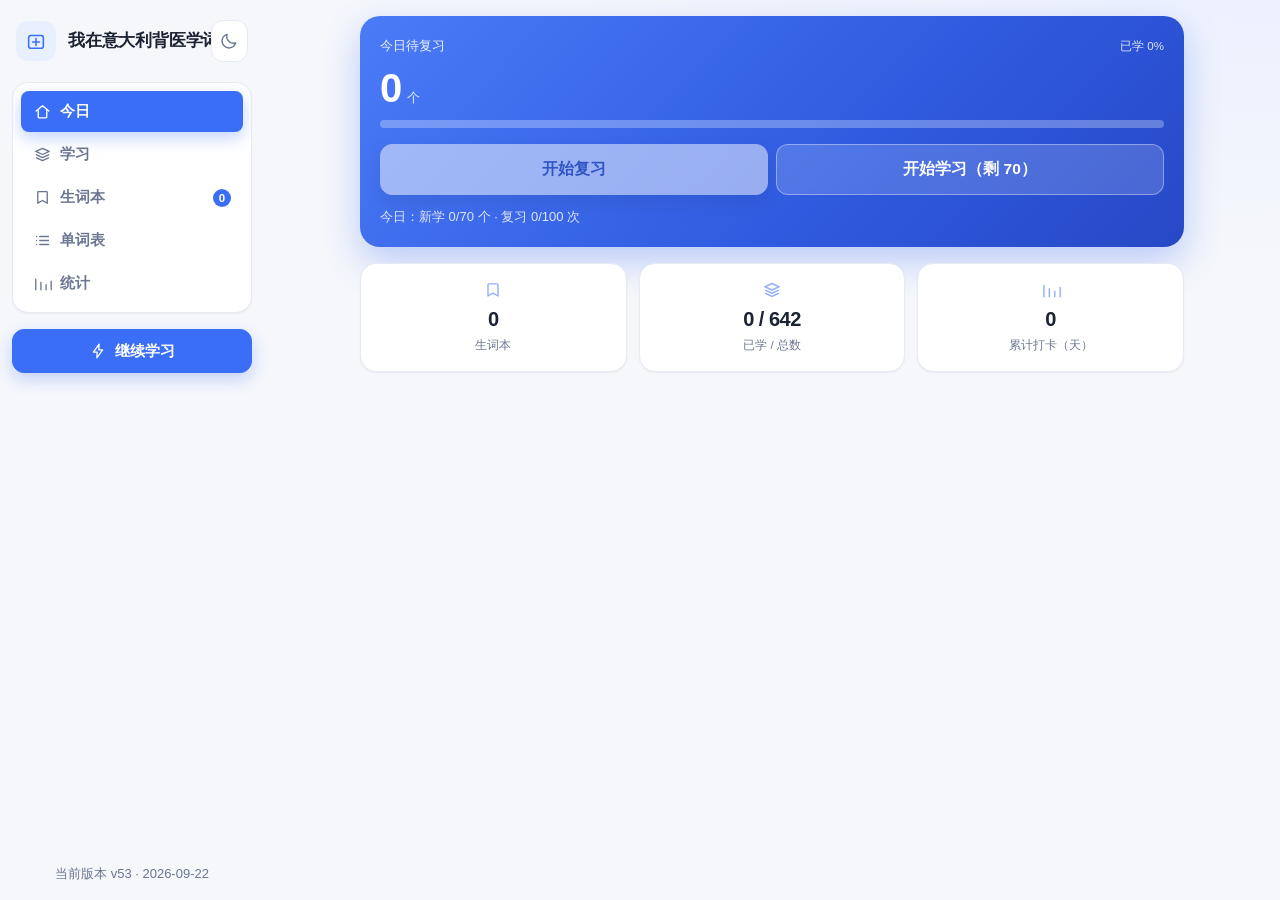
==== commit 9c33af9b: "更新 离线单文件版.html" ====
--- a/离线单文件版.html
+++ b/离线单文件版.html
@@ -6062,7 +6062,7 @@
 const INTERVALS = [5, 30, 720, 1440, 2880, 5760, 10080, 20160, 43200]; // 分钟
 const STAGE_LABEL = ['5 分钟', '30 分钟', '12 小时', '1 天', '2 天', '4 天', '7 天', '15 天', '30 天'];
 const KEY = 'medVocab.v1';
-const BUILD = 'v52 · 2026-09-22';   // 每次更新代码时改这里，用来判断“是否最新版本”
+const BUILD = 'v53 · 2026-09-22';   // 每次更新代码时改这里，用来判断“是否最新版本”
 
 const KIND_LABEL = { word: '单词' };
 const KIND_SPEAK = { word: 'en-GB' };
@@ -6285,8 +6285,12 @@
 const dayReviewUsed = () => (S.stats[todayKey()] ? S.stats[todayKey()].review || 0 : 0);
 const dayLearnLeft = () => Math.max(0, dayLearnCap() - dayLearnUsed());
 const dayReviewLeft = () => Math.max(0, dayReviewCap() - dayReviewUsed());
-/* 今日用量的展示文字：设了上限显示 "3/20 个"，不限则显示 "3 个" */
-const usedText = (used, cap, unit) => (cap >= 9999 ? used + ' ' + unit : used + '/' + cap + ' ' + unit);
+/* 今日用量的展示文字：设了上限显示 "3/20 个"，不限显示 "3 个"，超了显示 "75 个（超出今日 70）" */
+const usedText = (used, cap, unit) => {
+  if (cap >= 9999) return used + ' ' + unit;
+  if (used > cap) return used + ' ' + unit + '（超出今日 ' + cap + '）';
+  return used + '/' + cap + ' ' + unit;
+};
 
 function addBook(en) {
   const now = Date.now();
@@ -6351,13 +6355,20 @@
   return true;
 }
 
-/* ---------------- 学习 / 复习会话 ---------------- */
-function startStudy(mode) {
+/* ---------------- 学习 / 复习会话 ----------------
+   over = true 表示「再学一轮」：今日额度已经学满，手动再要一轮（数量还是按每日上限那个数） */
+function startStudy(mode, over) {
   let queue;
   if (mode === 'learn') {
     const left = dayLearnLeft();
-    if (left <= 0) { toast('今日新学已达上限（' + dayLearnCap() + ' 个），明天再学', 2400); return; }
-    queue = newQueue(Math.min(left, Number(S.settings.size) || 20));
+    if (left <= 0 && !over) {
+      const rest = newQueue(9999).length;
+      toast(rest ? `今日 ${dayLearnCap()} 个新词已学完 ✓ 还想学就点「再学一轮」` : '新词已经全部学完了', 3400);
+      return;
+    }
+    const limit = (over && left <= 0) ? dayLearnCap() : left;
+    queue = newQueue(Math.min(limit, Number(S.settings.size) || 20));
+    if (over && left <= 0) toast(`再学一轮：又 ${queue.length} 个（今日已超出 ${dayLearnCap()} 个）`, 2600);
   } else if (mode === 'review') {
     const left = dayReviewLeft();
     if (left <= 0) { toast('今日复习已达上限（' + dayReviewCap() + ' 次），明天再来', 2400); return; }
@@ -6391,11 +6402,13 @@
     const td2 = S.stats[todayKey()] || { learn: 0, review: 0 };
     const restNew = newQueue(9999).length;
     const canLearnMore = Math.min(dayLearnLeft(), restNew);
+    const canOver = !canLearnMore && restNew > 0;      // 今日已学满，但还有新词 → 可以再学一轮
     $('emptyTitle').textContent = session && session.mode === 'learn' ? '本轮新词学完了 🎉' : '本轮复习完成 🎉';
     $('emptyText').textContent = `本轮 ${n} 个 · 今日新学 ${usedText(td2.learn, dayLearnCap(), '个')}`
       + (canLearnMore ? ` · 今日还能学 ${canLearnMore} 个`
-        : (restNew ? ' · 今日新学已达上限' : ' · 全部学完'));
-    $('btnEmptyAction').textContent = (session && session.mode === 'learn' && canLearnMore) ? '继续学新词' : '返回今日';
+        : (canOver ? ' · 今日已学满，可以「再学一轮」' : ' · 全部学完'));
+    $('btnEmptyAction').textContent = (session && session.mode === 'learn' && (canLearnMore || canOver))
+      ? (canLearnMore ? '继续学新词' : '再学一轮') : '返回今日';
     $('studyBar').style.width = '100%';
     $('studyCounter').textContent = `${n} / ${n}`;
     return;
@@ -6679,9 +6692,10 @@
 
   $('btnStartReview').textContent = dueToday ? `开始复习（${dueToday}）` : (due ? '今日复习已满' : '开始复习');
   $('btnStartReview').disabled = dueToday === 0;
+  // 今日学满但还有新词 → 按钮给个「再学一轮」的口子（超出上限继续学）
   $('btnStartLearn').textContent = restToday
     ? `开始学习（剩 ${restToday}）`
-    : (restAll ? '今日新学已满' : '全部学完');
+    : (restAll ? '再学一轮' : '全部学完');
 
   // 兼容被浏览器缓存的旧页面：若还存在词频分布模块就隐藏掉
   const freqPanel = $('freqBar');
@@ -7194,22 +7208,30 @@
   $('tabs').addEventListener('click', e => {
     const b = e.target.closest('.tab');
     if (!b) return;
-    if (b.dataset.view === 'study' && !session) { startStudy('learn'); return; }
+    // 点「学习」时，如果今日已学满但还有新词，就直接给「再学一轮」（超出上限继续）
+    if (b.dataset.view === 'study' && !session) {
+      startStudy('learn', dayLearnLeft() <= 0 && newQueue(9999).length > 0);
+      return;
+    }
     switchView(b.dataset.view);
   });
 
   $('btnStartReview').onclick = () => startStudy('review');
-  $('btnStartLearn').onclick = () => startStudy('learn');
+  $('btnStartLearn').onclick = () => {
+    startStudy('learn', dayLearnLeft() <= 0 && newQueue(9999).length > 0);
+  };
   $('btnReveal').onclick = () => revealOrNext();
   $('btnKnown').onclick = () => answer('known');
   $('btnUnknown').onclick = () => answer('unknown');
   $('btnPrev').onclick = () => goPrev();
   $('btnPrev2').onclick = () => goPrev();
   $('btnEmptyAction').onclick = () => {
+    const restNew = (session && session.mode === 'learn') ? newQueue(9999).length : 0;
+    const capped = dayLearnLeft() <= 0 && restNew > 0;                       // 今日已满但还有新词
     const again = session && session.mode === 'learn'
-      && Math.min(dayLearnLeft(), newQueue(9999).length);
+      && (capped || Math.min(dayLearnLeft(), restNew));
     session = null;
-    if (again) startStudy('learn'); else switchView('home');
+    if (again) startStudy('learn', capped); else switchView('home');
   };
   $('cardIpa').onclick = () => sayCurrentWord();
   // 卡片右下角的喇叭
@@ -7258,7 +7280,8 @@
 
   // 侧栏/顶部快捷入口：有待复习就复习，否则学新词
   $('railGo').onclick = () => {
-    if (dueList().length) startStudy('review'); else startStudy('learn');
+    if (dueList().length) { startStudy('review'); return; }
+    startStudy('learn', dayLearnLeft() <= 0 && newQueue(9999).length > 0);
   };
 
   $('reviewMode').addEventListener('change', e => {
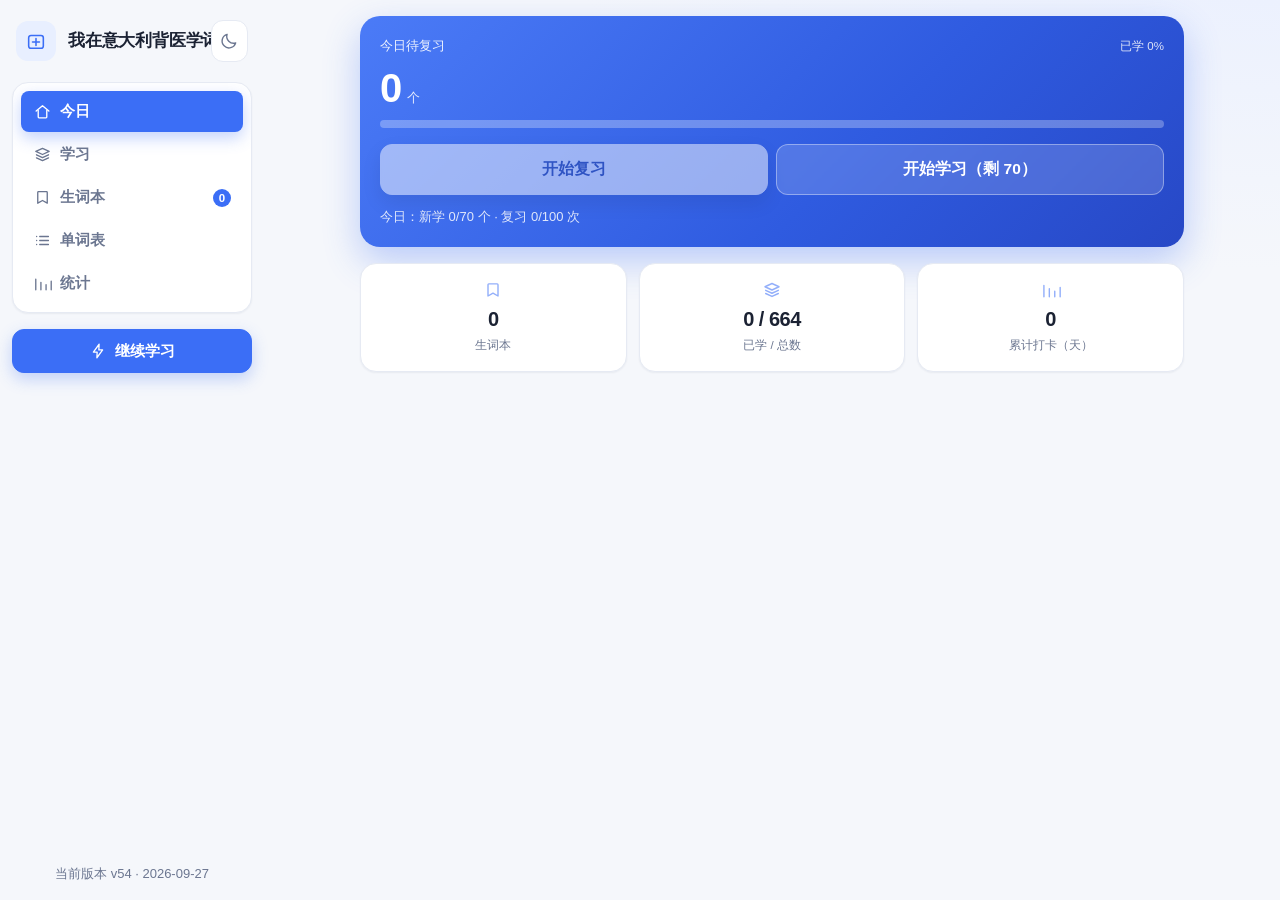
==== commit c8216af6: "更新 离线单文件版.html" ====
--- a/离线单文件版.html
+++ b/离线单文件版.html
@@ -6049,6 +6049,182 @@
   "zh": "荧光素眼底血管造影",
   "ipa": "/ˈflʊərəsiːn ˌændʒiˈɒɡrəfi/",
   "ex": "Fluorescein angiography excluded active retinal neovascularisation."
+ },
+ {
+  "id": 643,
+  "rank": 643,
+  "en": "gastric bypass",
+  "zh": "胃旁路手术",
+  "ipa": "/ˈɡæstrɪk ˈbaɪpæs/",
+  "ex": "After gastric bypass the stomach is much smaller, so food passes faster."
+ },
+ {
+  "id": 644,
+  "rank": 644,
+  "en": "dumping syndrome",
+  "zh": "倾倒综合征",
+  "ipa": "/ˈdʌmpɪŋ ˈsɪndrəʊm/",
+  "ex": "Dumping syndrome causes sweating and tremor after a sugary meal."
+ },
+ {
+  "id": 645,
+  "rank": 645,
+  "en": "reactive hypoglycemia",
+  "zh": "反应性低血糖",
+  "ipa": "/riˈæktɪv ˌhaɪpəʊɡlaɪˈsiːmiə/",
+  "ex": "Reactive hypoglycemia usually appears about two hours after eating."
+ },
+ {
+  "id": 646,
+  "rank": 646,
+  "en": "glucometer",
+  "zh": "血糖仪",
+  "ipa": "/ɡluːˈkɒmɪtə/",
+  "ex": "She measured her fasting glucose at home with a glucometer."
+ },
+ {
+  "id": 647,
+  "rank": 647,
+  "en": "simple sugars",
+  "zh": "简单糖（单糖、双糖）",
+  "ipa": "/ˈsɪmpl ˈʃʊɡəz/",
+  "ex": "Simple sugars are absorbed very quickly after bariatric surgery."
+ },
+ {
+  "id": 648,
+  "rank": 648,
+  "en": "refined carbohydrates",
+  "zh": "精制碳水化合物",
+  "ipa": "/rɪˈfaɪnd ˌkɑːbəʊˈhaɪdreɪts/",
+  "ex": "Refined carbohydrates raise blood glucose faster than whole grains."
+ },
+ {
+  "id": 649,
+  "rank": 649,
+  "en": "ferritin",
+  "zh": "铁蛋白",
+  "ipa": "/ˈferɪtɪn/",
+  "ex": "Ferritin was low, so an oral iron supplement was prescribed."
+ },
+ {
+  "id": 650,
+  "rank": 650,
+  "en": "coronary plaque",
+  "zh": "冠状动脉斑块",
+  "ipa": "/ˈkɒrənri plæk/",
+  "ex": "Coronary plaque was found during the cardiological work-up."
+ },
+ {
+  "id": 651,
+  "rank": 651,
+  "en": "esophageal varices",
+  "zh": "食管静脉曲张",
+  "ipa": "/iːˌsɒfəˈdʒiːəl ˈværɪsiːz/",
+  "ex": "Esophageal varices must be excluded in advanced chronic liver disease."
+ },
+ {
+  "id": 652,
+  "rank": 652,
+  "en": "non-alcoholic fatty liver disease",
+  "zh": "非酒精性脂肪性肝病",
+  "ipa": "/ˌnɒn ælkəˈhɒlɪk ˈfæti ˈlɪvə dɪˈziːz/",
+  "ex": "Non-alcoholic fatty liver disease is common in patients with obesity."
+ },
+ {
+  "id": 653,
+  "rank": 653,
+  "en": "colitis",
+  "zh": "结肠炎",
+  "ipa": "/kəˈlaɪtɪs/",
+  "ex": "He had a history of chronic inflammatory colitis."
+ },
+ {
+  "id": 654,
+  "rank": 654,
+  "en": "intestinal transit",
+  "zh": "肠道转运",
+  "ipa": "/ɪnˈtestɪnl ˈtrænzɪt/",
+  "ex": "This therapy slows intestinal transit and improves satiety."
+ },
+ {
+  "id": 655,
+  "rank": 655,
+  "en": "FODMAP diet",
+  "zh": "低 FODMAP 饮食",
+  "ipa": "/ˈfɒdmæp ˌdaɪət/",
+  "ex": "A FODMAP diet had helped her abdominal bloating in the past."
+ },
+ {
+  "id": 656,
+  "rank": 656,
+  "en": "common femoral artery",
+  "zh": "股总动脉",
+  "ipa": "/ˈkɒmən ˈfemərəl ˈɑːtəri/",
+  "ex": "A small plaque was seen in the common femoral artery."
+ },
+ {
+  "id": 657,
+  "rank": 657,
+  "en": "dual agonist",
+  "zh": "双靶点激动剂",
+  "ipa": "/ˈdjuːəl ˈæɡənɪst/",
+  "ex": "Tirzepatide is a dual agonist acting on GLP-1 and GIP."
+ },
+ {
+  "id": 658,
+  "rank": 658,
+  "en": "fasting insulin",
+  "zh": "空腹胰岛素",
+  "ipa": "/ˈfɑːstɪŋ ˈɪnsjʊlɪn/",
+  "ex": "Fasting insulin is useful when insulin resistance is suspected."
+ },
+ {
+  "id": 659,
+  "rank": 659,
+  "en": "insulin antibodies",
+  "zh": "胰岛素抗体",
+  "ipa": "/ˈɪnsjʊlɪn ˈæntɪbɒdiz/",
+  "ex": "Insulin antibodies are measured when type 1 diabetes is suspected."
+ },
+ {
+  "id": 660,
+  "rank": 660,
+  "en": "whey protein",
+  "zh": "乳清蛋白",
+  "ipa": "/ˈweɪ ˈprəʊtiːn/",
+  "ex": "Whey protein is often used to reach the protein target after surgery."
+ },
+ {
+  "id": 661,
+  "rank": 661,
+  "en": "CT scan",
+  "zh": "CT 扫描（计算机断层扫描）",
+  "ipa": "/ˌsiː ˈtiː skæn/",
+  "ex": "A CT scan showed a slightly dilated ureter."
+ },
+ {
+  "id": 662,
+  "rank": 662,
+  "en": "moderate-intensity exercise",
+  "zh": "中等强度运动",
+  "ipa": "/ˌmɒdərət ɪnˈtensəti ˈeksəsaɪz/",
+  "ex": "At least 150 minutes of moderate-intensity exercise a week is recommended."
+ },
+ {
+  "id": 663,
+  "rank": 663,
+  "en": "tremor",
+  "zh": "震颤",
+  "ipa": "/ˈtremə/",
+  "ex": "The hypoglycemic episodes began with tremor and sweating."
+ },
+ {
+  "id": 664,
+  "rank": 664,
+  "en": "sweating",
+  "zh": "出汗、多汗",
+  "ipa": "/ˈswetɪŋ/",
+  "ex": "Sweating with tremor suggested a low blood glucose level."
  }
 ];
 /* 我在意大利背医学词汇 · 单页应用
@@ -6062,7 +6238,7 @@
 const INTERVALS = [5, 30, 720, 1440, 2880, 5760, 10080, 20160, 43200]; // 分钟
 const STAGE_LABEL = ['5 分钟', '30 分钟', '12 小时', '1 天', '2 天', '4 天', '7 天', '15 天', '30 天'];
 const KEY = 'medVocab.v1';
-const BUILD = 'v53 · 2026-09-22';   // 每次更新代码时改这里，用来判断“是否最新版本”
+const BUILD = 'v54 · 2026-09-27';   // 每次更新代码时改这里，用来判断“是否最新版本”
 
 const KIND_LABEL = { word: '单词' };
 const KIND_SPEAK = { word: 'en-GB' };
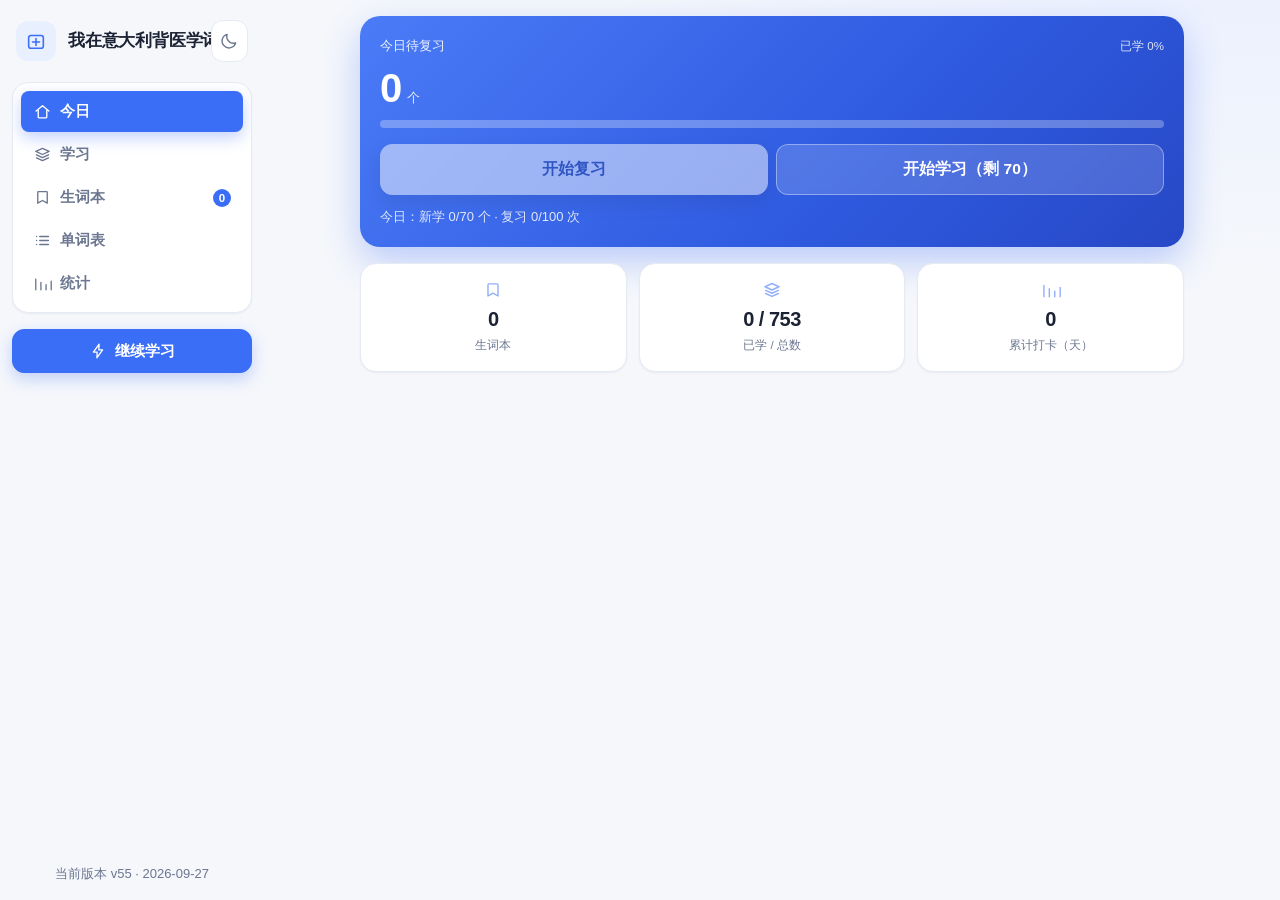
==== commit cca4b659: "更新 离线单文件版.html" ====
--- a/离线单文件版.html
+++ b/离线单文件版.html
@@ -6225,6 +6225,718 @@
   "zh": "出汗、多汗",
   "ipa": "/ˈswetɪŋ/",
   "ex": "Sweating with tremor suggested a low blood glucose level."
+ },
+ {
+  "id": 665,
+  "rank": 665,
+  "en": "systolic blood pressure",
+  "zh": "收缩压",
+  "ipa": "/sɪˈstɒlɪk blʌd ˈpreʃə/",
+  "ex": "A single systolic blood pressure of 149 mmHg does not establish a diagnosis of hypertension."
+ },
+ {
+  "id": 666,
+  "rank": 666,
+  "en": "secondary hypertension",
+  "zh": "继发性高血压",
+  "ipa": "/ˈsekəndri ˌhaɪpəˈtenʃn/",
+  "ex": "Secondary hypertension related to excess body weight often improves markedly after weight loss."
+ },
+ {
+  "id": 667,
+  "rank": 667,
+  "en": "coronary artery disease",
+  "zh": "冠状动脉疾病",
+  "ipa": "/ˈkɒrənri ˈɑːtəri dɪˈziːz/",
+  "ex": "Coronary artery disease was confirmed by the presence of coronary plaques."
+ },
+ {
+  "id": 668,
+  "rank": 668,
+  "en": "acute coronary syndrome",
+  "zh": "急性冠脉综合征",
+  "ipa": "/əˈkjuːt ˈkɒrənri ˈsɪndrəʊm/",
+  "ex": "He presented with chest oppression suggestive of an acute coronary syndrome."
+ },
+ {
+  "id": 669,
+  "rank": 669,
+  "en": "carotid endarterectomy",
+  "zh": "颈动脉内膜剥脱术",
+  "ipa": "/kəˈrɒtɪd ˌendɑːtəˈrektəmi/",
+  "ex": "Carotid endarterectomy was complicated by an intraoperative stroke."
+ },
+ {
+  "id": 670,
+  "rank": 670,
+  "en": "bronchial asthma",
+  "zh": "支气管哮喘",
+  "ipa": "/ˈbrɒŋkiəl ˈæsmə/",
+  "ex": "The patient has a long-standing history of bronchial asthma treated with inhaled corticosteroids."
+ },
+ {
+  "id": 671,
+  "rank": 671,
+  "en": "nasal turbinate hypertrophy",
+  "zh": "鼻甲肥大",
+  "ipa": "/ˈneɪzl ˈtɜːbɪnət haɪˈpɜːtrəfi/",
+  "ex": "Nasal turbinate hypertrophy contributes to snoring and poor sleep quality."
+ },
+ {
+  "id": 672,
+  "rank": 672,
+  "en": "insomnia",
+  "zh": "失眠",
+  "ipa": "/ɪnˈsɒmniə/",
+  "ex": "Chronic insomnia was addressed with sleep hygiene measures before prescribing a hypnotic."
+ },
+ {
+  "id": 673,
+  "rank": 673,
+  "en": "lung cancer",
+  "zh": "肺癌",
+  "ipa": "/lʌŋ ˈkænsə/",
+  "ex": "A chest X-ray and CT scan confirmed lung cancer."
+ },
+ {
+  "id": 674,
+  "rank": 674,
+  "en": "uterine cancer",
+  "zh": "子宫癌",
+  "ipa": "/ˈjuːtəraɪn ˈkænsə/",
+  "ex": "Postmenopausal bleeding should always raise suspicion of uterine cancer."
+ },
+ {
+  "id": 675,
+  "rank": 675,
+  "en": "bladder cancer",
+  "zh": "膀胱癌",
+  "ipa": "/ˈblædə ˈkænsə/",
+  "ex": "He is receiving chemotherapy for bladder cancer."
+ },
+ {
+  "id": 676,
+  "rank": 676,
+  "en": "urothelial carcinoma",
+  "zh": "尿路上皮癌",
+  "ipa": "/ˌjʊərəʊˈθiːliəl ˌkɑːsɪˈnəʊmə/",
+  "ex": "Urothelial carcinoma of the bladder was diagnosed in 2023."
+ },
+ {
+  "id": 677,
+  "rank": 677,
+  "en": "chemotherapy",
+  "zh": "化疗",
+  "ipa": "/ˌkiːməʊˈθerəpi/",
+  "ex": "She completed six cycles of adjuvant chemotherapy after surgery."
+ },
+ {
+  "id": 678,
+  "rank": 678,
+  "en": "radiotherapy",
+  "zh": "放射治疗",
+  "ipa": "/ˌreɪdiəʊˈθerəpi/",
+  "ex": "The patient underwent radiotherapy to the left breast."
+ },
+ {
+  "id": 679,
+  "rank": 679,
+  "en": "hormone therapy",
+  "zh": "激素治疗",
+  "ipa": "/ˈhɔːməʊn ˈθerəpi/",
+  "ex": "Adjuvant hormone therapy was continued for five years after surgery."
+ },
+ {
+  "id": 680,
+  "rank": 680,
+  "en": "neoadjuvant therapy",
+  "zh": "新辅助治疗",
+  "ipa": "/ˌniːəʊˈædʒʊvənt ˈθerəpi/",
+  "ex": "He completed six cycles of neoadjuvant therapy before surgery."
+ },
+ {
+  "id": 681,
+  "rank": 681,
+  "en": "pembrolizumab",
+  "zh": "帕博利珠单抗",
+  "ipa": "/ˌpembrəˈlɪzjʊmæb/",
+  "ex": "Pembrolizumab was combined with enfortumab vedotin."
+ },
+ {
+  "id": 682,
+  "rank": 682,
+  "en": "enfortumab vedotin",
+  "zh": "维恩妥尤单抗",
+  "ipa": "/ˌenfɔːˈtjuːmæb vəˈdəʊtɪn/",
+  "ex": "Hyperglycemia is a recognized adverse effect of enfortumab vedotin."
+ },
+ {
+  "id": 683,
+  "rank": 683,
+  "en": "cystectomy",
+  "zh": "膀胱切除术",
+  "ipa": "/sɪˈstektəmi/",
+  "ex": "Radical cystectomy may be avoided if the response to therapy is good."
+ },
+ {
+  "id": 684,
+  "rank": 684,
+  "en": "transurethral resection of bladder tumor (TURBT)",
+  "zh": "经尿道膀胱肿瘤电切术",
+  "ipa": "/ˌtrænzjʊəˈriːθrəl rɪˈsekʃn əv ˈblædə ˈtjuːmə/",
+  "ex": "A control TURBT showed no evidence of residual tumor."
+ },
+ {
+  "id": 685,
+  "rank": 685,
+  "en": "clear surgical margins",
+  "zh": "手术切缘阴性",
+  "ipa": "/klɪə ˈsɜːdʒɪkl ˈmɑːdʒɪnz/",
+  "ex": "The pathology report confirmed clear surgical margins, so no further resection was needed."
+ },
+ {
+  "id": 686,
+  "rank": 686,
+  "en": "reoperation",
+  "zh": "再次手术",
+  "ipa": "/ˌriːɒpəˈreɪʃn/",
+  "ex": "A reoperation was performed because the margins were not considered clean."
+ },
+ {
+  "id": 687,
+  "rank": 687,
+  "en": "surgical scar",
+  "zh": "手术瘢痕",
+  "ipa": "/ˈsɜːdʒɪkl ˈskɑː/",
+  "ex": "The surgical scar healed completely without signs of infection."
+ },
+ {
+  "id": 688,
+  "rank": 688,
+  "en": "necrosis",
+  "zh": "坏死",
+  "ipa": "/neˈkrəʊsɪs/",
+  "ex": "The ultrasound showed a small area of necrosis at the surgical site."
+ },
+ {
+  "id": 689,
+  "rank": 689,
+  "en": "histology",
+  "zh": "组织学检查",
+  "ipa": "/hɪˈstɒlədʒi/",
+  "ex": "The histology was negative for malignancy."
+ },
+ {
+  "id": 690,
+  "rank": 690,
+  "en": "disease progression",
+  "zh": "疾病进展",
+  "ipa": "/dɪˈziːz prəˈɡreʃn/",
+  "ex": "Chemotherapy was resumed because of local disease progression."
+ },
+ {
+  "id": 691,
+  "rank": 691,
+  "en": "hospitalization",
+  "zh": "住院",
+  "ipa": "/ˌhɒspɪtəlaɪˈzeɪʃn/",
+  "ex": "Hospitalization was required for metabolic assessment and glycemia control."
+ },
+ {
+  "id": 692,
+  "rank": 692,
+  "en": "hospital discharge",
+  "zh": "出院",
+  "ipa": "/ˈhɒspɪtl dɪsˈtʃɑːdʒ/",
+  "ex": "At hospital discharge, the therapy was continued at a lower dose."
+ },
+ {
+  "id": 693,
+  "rank": 693,
+  "en": "magnetic resonance imaging (MRI)",
+  "zh": "磁共振成像",
+  "ipa": "/mæɡˈnetɪk ˈrezənəns ˈɪmɪdʒɪŋ/",
+  "ex": "MRI showed local progression of the tumor."
+ },
+ {
+  "id": 694,
+  "rank": 694,
+  "en": "urinary tract ultrasound",
+  "zh": "泌尿系统超声",
+  "ipa": "/ˈjʊərɪnəri trækt ˈʌltrəsaʊnd/",
+  "ex": "A urinary tract ultrasound was performed to exclude structural abnormalities."
+ },
+ {
+  "id": 695,
+  "rank": 695,
+  "en": "biopsy",
+  "zh": "活检",
+  "ipa": "/ˈbaɪɒpsi/",
+  "ex": "The liver biopsy showed steatosis without significant fibrosis."
+ },
+ {
+  "id": 696,
+  "rank": 696,
+  "en": "endoscopy",
+  "zh": "内镜检查",
+  "ipa": "/enˈdɒskəpi/",
+  "ex": "Upper endoscopy confirmed chronic gastritis with no evidence of malignancy."
+ },
+ {
+  "id": 697,
+  "rank": 697,
+  "en": "gastroenterologist",
+  "zh": "消化内科医生",
+  "ipa": "/ˌɡæstrəʊˌentəˈrɒlədʒɪst/",
+  "ex": "A gastroenterologist should review the bioptic findings before treatment is continued."
+ },
+ {
+  "id": 698,
+  "rank": 698,
+  "en": "internal medicine",
+  "zh": "内科",
+  "ipa": "/ɪnˈtɜːnl ˈmedsn/",
+  "ex": "She completed her specialist training in internal medicine."
+ },
+ {
+  "id": 699,
+  "rank": 699,
+  "en": "medical resident",
+  "zh": "住院医师",
+  "ipa": "/ˈmedɪkl ˈrezɪdənt/",
+  "ex": "A medical resident joined the consultation to observe the clinical assessment."
+ },
+ {
+  "id": 700,
+  "rank": 700,
+  "en": "psychologist",
+  "zh": "心理医生",
+  "ipa": "/saɪˈkɒlədʒɪst/",
+  "ex": "Patients with emotional eating may benefit from referral to a psychologist."
+ },
+ {
+  "id": 701,
+  "rank": 701,
+  "en": "zolpidem",
+  "zh": "唑吡坦",
+  "ipa": "/ˈzɒlpɪdem/",
+  "ex": "Zolpidem was prescribed only for short-term use because of the risk of dependence."
+ },
+ {
+  "id": 702,
+  "rank": 702,
+  "en": "tamsulosin",
+  "zh": "坦索罗辛",
+  "ipa": "/tæmˈsuːləsɪn/",
+  "ex": "Tamsulosin was discontinued as it was no longer necessary."
+ },
+ {
+  "id": 703,
+  "rank": 703,
+  "en": "nonsteroidal anti-inflammatory drug (NSAID)",
+  "zh": "非甾体抗炎药",
+  "ipa": "/ˌnɒnstəˈrɔɪdl ˌænti ɪnˈflæmətri drʌɡ/",
+  "ex": "Nonsteroidal anti-inflammatory drugs should be used cautiously in patients with renal impairment."
+ },
+ {
+  "id": 704,
+  "rank": 704,
+  "en": "generic drug",
+  "zh": "仿制药",
+  "ipa": "/dʒəˈnerɪk drʌɡ/",
+  "ex": "Generic drugs are cheaper but may differ in formulation from the originator product."
+ },
+ {
+  "id": 705,
+  "rank": 705,
+  "en": "glucagon",
+  "zh": "胰高血糖素",
+  "ipa": "/ˈɡluːkəɡɒn/",
+  "ex": "Glucagon receptor activation contributes to the metabolic effects of triple agonists."
+ },
+ {
+  "id": 706,
+  "rank": 706,
+  "en": "triple agonist",
+  "zh": "三重激动剂",
+  "ipa": "/ˈtrɪpl ˈæɡənɪst/",
+  "ex": "A triple agonist targeting GLP-1, GIP and glucagon receptors produces greater weight loss."
+ },
+ {
+  "id": 707,
+  "rank": 707,
+  "en": "anti-obesity medication",
+  "zh": "减重药物",
+  "ipa": "/ˌænti əʊˈbiːsəti ˌmedɪˈkeɪʃn/",
+  "ex": "Anti-obesity medication should always be combined with diet and physical activity."
+ },
+ {
+  "id": 708,
+  "rank": 708,
+  "en": "multiple endocrine neoplasia type 2 (MEN2)",
+  "zh": "2型多发性内分泌腺瘤病",
+  "ipa": "/ˈmʌltɪpl ˈendəkrɪn ˌniːəʊˈpleɪziə taɪp tuː/",
+  "ex": "A family history of multiple endocrine neoplasia type 2 (MEN2) is a contraindication to GLP-1 receptor agonists."
+ },
+ {
+  "id": 709,
+  "rank": 709,
+  "en": "medication dependence",
+  "zh": "药物依赖",
+  "ipa": "/ˌmedɪˈkeɪʃn dɪˈpendəns/",
+  "ex": "The patient was concerned about medication dependence and asked to stop the drug."
+ },
+ {
+  "id": 710,
+  "rank": 710,
+  "en": "long-term therapy",
+  "zh": "长期治疗",
+  "ipa": "/ˌlɒŋ tɜːm ˈθerəpi/",
+  "ex": "Obesity should be managed as a long-term therapy rather than a short course."
+ },
+ {
+  "id": 711,
+  "rank": 711,
+  "en": "therapy duration",
+  "zh": "疗程",
+  "ipa": "/ˈθerəpi djʊəˈreɪʃn/",
+  "ex": "Therapy duration must be individualized according to the clinical response."
+ },
+ {
+  "id": 712,
+  "rank": 712,
+  "en": "appetite suppression",
+  "zh": "食欲抑制",
+  "ipa": "/ˈæpɪtaɪt səˈpreʃn/",
+  "ex": "Appetite suppression is mediated by central effects on hunger and satiety."
+ },
+ {
+  "id": 713,
+  "rank": 713,
+  "en": "rapid weight loss",
+  "zh": "快速减重",
+  "ipa": "/ˈræpɪd weɪt lɒs/",
+  "ex": "Rapid weight loss predisposes to gallstone formation and biliary colic."
+ },
+ {
+  "id": 714,
+  "rank": 714,
+  "en": "loss of appetite",
+  "zh": "食欲减退",
+  "ipa": "/lɒs əv ˈæpɪtaɪt/",
+  "ex": "The patient reports loss of appetite, so adequate nutrition is essential."
+ },
+ {
+  "id": 715,
+  "rank": 715,
+  "en": "malnutrition",
+  "zh": "营养不良",
+  "ipa": "/ˌmælnjuːˈtrɪʃn/",
+  "ex": "Weight loss must be gradual so as not to induce malnutrition."
+ },
+ {
+  "id": 716,
+  "rank": 716,
+  "en": "nutritional support",
+  "zh": "营养支持",
+  "ipa": "/njuːˈtrɪʃənl səˈpɔːt/",
+  "ex": "Adequate nutritional support during chemotherapy helps preserve muscle mass."
+ },
+ {
+  "id": 717,
+  "rank": 717,
+  "en": "fiber supplement",
+  "zh": "纤维补充剂",
+  "ipa": "/ˈfaɪbə ˈsʌplɪmənt/",
+  "ex": "A fiber supplement may be added if the dietary approach proves insufficient."
+ },
+ {
+  "id": 718,
+  "rank": 718,
+  "en": "dietary adherence",
+  "zh": "饮食依从性",
+  "ipa": "/ˈdaɪətəri ədˈhɪərəns/",
+  "ex": "Dietary adherence is the strongest predictor of long-term weight maintenance."
+ },
+ {
+  "id": 719,
+  "rank": 719,
+  "en": "meal frequency",
+  "zh": "进餐频率",
+  "ipa": "/miːl ˈfriːkwənsi/",
+  "ex": "Meal frequency and portion size were explored during the dietary interview."
+ },
+ {
+  "id": 720,
+  "rank": 720,
+  "en": "night eating",
+  "zh": "夜间进食",
+  "ipa": "/naɪt ˈiːtɪŋ/",
+  "ex": "Night eating was denied, with a regular three-meal pattern reported."
+ },
+ {
+  "id": 721,
+  "rank": 721,
+  "en": "alcohol intake",
+  "zh": "酒精摄入量",
+  "ipa": "/ˈælkəhɒl ˈɪnteɪk/",
+  "ex": "Alcohol intake should be quantified as part of the metabolic assessment."
+ },
+ {
+  "id": 722,
+  "rank": 722,
+  "en": "sleep duration",
+  "zh": "睡眠时长",
+  "ipa": "/sliːp djʊəˈreɪʃn/",
+  "ex": "Short sleep duration is associated with weight gain and insulin resistance."
+ },
+ {
+  "id": 723,
+  "rank": 723,
+  "en": "water aerobics",
+  "zh": "水中健身操",
+  "ipa": "/ˈwɔːtər eəˈrəʊbɪks/",
+  "ex": "Water aerobics is well tolerated by patients with joint overload."
+ },
+ {
+  "id": 724,
+  "rank": 724,
+  "en": "yoga",
+  "zh": "瑜伽",
+  "ipa": "/ˈjəʊɡə/",
+  "ex": "Gentle yoga was recommended to improve mobility and adherence to physical activity."
+ },
+ {
+  "id": 725,
+  "rank": 725,
+  "en": "vigorous-intensity exercise",
+  "zh": "高强度运动",
+  "ipa": "/ˈvɪɡərəs ɪnˈtensəti ˈeksəsaɪz/",
+  "ex": "Adults should perform at least 150 minutes of moderate or 75 minutes of vigorous-intensity exercise weekly."
+ },
+ {
+  "id": 726,
+  "rank": 726,
+  "en": "weight-bearing joints",
+  "zh": "负重关节",
+  "ipa": "/ˈweɪt ˌbeərɪŋ dʒɔɪnts/",
+  "ex": "Excess body weight increases the mechanical load on the weight-bearing joints."
+ },
+ {
+  "id": 727,
+  "rank": 727,
+  "en": "metabolic adaptation",
+  "zh": "代谢适应",
+  "ipa": "/ˌmetəˈbɒlɪk ˌædæpˈteɪʃn/",
+  "ex": "Metabolic adaptation may explain the weight plateau observed during the maintenance phase."
+ },
+ {
+  "id": 728,
+  "rank": 728,
+  "en": "bariatric surgery",
+  "zh": "减重手术",
+  "ipa": "/ˌbæriˈætrɪk ˈsɜːdʒəri/",
+  "ex": "Bariatric surgery was discussed as an option for patients with class III obesity."
+ },
+ {
+  "id": 729,
+  "rank": 729,
+  "en": "rebound hyperglycemia",
+  "zh": "反跳性高血糖",
+  "ipa": "/rɪˈbaʊnd ˌhaɪpəɡlaɪˈsiːmiə/",
+  "ex": "After gastric bypass, food passes rapidly and may cause rebound hyperglycemia."
+ },
+ {
+  "id": 730,
+  "rank": 730,
+  "en": "iron absorption",
+  "zh": "铁吸收",
+  "ipa": "/ˈaɪən əbˈzɔːpʃn/",
+  "ex": "Gastric bypass reduces iron absorption in the proximal intestine."
+ },
+ {
+  "id": 731,
+  "rank": 731,
+  "en": "microcytosis",
+  "zh": "小细胞症",
+  "ipa": "/ˌmaɪkrəʊsaɪˈtəʊsɪs/",
+  "ex": "Microcytosis with low ferritin points to iron deficiency anemia."
+ },
+ {
+  "id": 732,
+  "rank": 732,
+  "en": "amylase",
+  "zh": "淀粉酶",
+  "ipa": "/ˈæmɪleɪz/",
+  "ex": "Amylase and lipase were both elevated on the latest blood test."
+ },
+ {
+  "id": 733,
+  "rank": 733,
+  "en": "pancreatic function",
+  "zh": "胰腺功能",
+  "ipa": "/ˌpæŋkriˈætɪk ˈfʌŋkʃn/",
+  "ex": "Pancreatic function should be monitored while these drugs are administered."
+ },
+ {
+  "id": 734,
+  "rank": 734,
+  "en": "radiating pain",
+  "zh": "放射痛",
+  "ipa": "/ˈreɪdieɪtɪŋ peɪn/",
+  "ex": "Epigastric pain radiating to the back raises suspicion of pancreatic disease."
+ },
+ {
+  "id": 735,
+  "rank": 735,
+  "en": "autoimmune disease",
+  "zh": "自身免疫性疾病",
+  "ipa": "/ˌɔːtəʊɪˈmjuːn dɪˈziːz/",
+  "ex": "Screening for autoimmune disease is part of the work-up of chronic liver abnormalities."
+ },
+ {
+  "id": 736,
+  "rank": 736,
+  "en": "autoimmune hepatitis",
+  "zh": "自身免疫性肝炎",
+  "ipa": "/ˌɔːtəʊɪˈmjuːn ˌhepəˈtaɪtɪs/",
+  "ex": "Autoimmune hepatitis should be excluded when transaminases remain persistently elevated."
+ },
+ {
+  "id": 737,
+  "rank": 737,
+  "en": "viral hepatitis",
+  "zh": "病毒性肝炎",
+  "ipa": "/ˈvaɪrəl ˌhepəˈtaɪtɪs/",
+  "ex": "Viral hepatitis screening is required before starting immunosuppressive therapy."
+ },
+ {
+  "id": 738,
+  "rank": 738,
+  "en": "alcohol-related liver disease",
+  "zh": "酒精性肝病",
+  "ipa": "/ˈælkəhɒl rɪˈleɪtɪd ˈlɪvə dɪˈziːz/",
+  "ex": "Alcohol-related liver disease remains a leading cause of cirrhosis."
+ },
+ {
+  "id": 739,
+  "rank": 739,
+  "en": "metabolic liver disease",
+  "zh": "代谢性肝病",
+  "ipa": "/ˌmetəˈbɒlɪk ˈlɪvə dɪˈziːz/",
+  "ex": "Slightly raised transaminases may point to metabolic liver disease in an overweight patient."
+ },
+ {
+  "id": 740,
+  "rank": 740,
+  "en": "liver stiffness",
+  "zh": "肝脏硬度",
+  "ipa": "/ˈlɪvə ˈstɪfnəs/",
+  "ex": "Liver stiffness measurement by transient elastography excluded significant fibrosis."
+ },
+ {
+  "id": 741,
+  "rank": 741,
+  "en": "fibrosis staging",
+  "zh": "纤维化分期",
+  "ipa": "/faɪˈbrəʊsɪs ˈsteɪdʒɪŋ/",
+  "ex": "Fibrosis staging is essential to guide the management of chronic liver disease."
+ },
+ {
+  "id": 742,
+  "rank": 742,
+  "en": "controlled attenuation parameter (CAP)",
+  "zh": "受控衰减参数（CAP）",
+  "ipa": "/kənˈtrəʊld əˌtenjuˈeɪʃn pəˈræmɪtə/",
+  "ex": "Liver fat was quantified by the controlled attenuation parameter (CAP) during the FibroScan examination."
+ },
+ {
+  "id": 743,
+  "rank": 743,
+  "en": "renal colic",
+  "zh": "肾绞痛",
+  "ipa": "/ˈriːnl ˈkɒlɪk/",
+  "ex": "Renal colic typically presents with severe loin-to-groin pain."
+ },
+ {
+  "id": 744,
+  "rank": 744,
+  "en": "kidney stones",
+  "zh": "肾结石",
+  "ipa": "/ˈkɪdni stəʊnz/",
+  "ex": "Small kidney stones may pass spontaneously with adequate hydration."
+ },
+ {
+  "id": 745,
+  "rank": 745,
+  "en": "ureter",
+  "zh": "输尿管",
+  "ipa": "/jʊəˈriːtə/",
+  "ex": "The stone was impacted in the distal ureter and required medical expulsive therapy."
+ },
+ {
+  "id": 746,
+  "rank": 746,
+  "en": "hydroureter",
+  "zh": "输尿管积水",
+  "ipa": "/ˌhaɪdrəʊˈjʊərɪtə/",
+  "ex": "The CT scan revealed a dilated ureter consistent with hydroureter."
+ },
+ {
+  "id": 747,
+  "rank": 747,
+  "en": "bladder",
+  "zh": "膀胱",
+  "ipa": "/ˈblædə/",
+  "ex": "The tumor was located in the bladder and was resected endoscopically."
+ },
+ {
+  "id": 748,
+  "rank": 748,
+  "en": "umbilicus",
+  "zh": "脐",
+  "ipa": "/ʌmˈbɪlɪkəs/",
+  "ex": "The injection should be given at least three fingers' breadth from the umbilicus."
+ },
+ {
+  "id": 749,
+  "rank": 749,
+  "en": "upper arm",
+  "zh": "上臂",
+  "ipa": "/ˈʌpə ɑːm/",
+  "ex": "Subcutaneous injections may be given in the abdomen, upper arm or outer thigh."
+ },
+ {
+  "id": 750,
+  "rank": 750,
+  "en": "injection needle",
+  "zh": "注射针头",
+  "ipa": "/ɪnˈdʒekʃn ˈniːdl/",
+  "ex": "The injection needle must be replaced after every dose to prevent lipohypertrophy."
+ },
+ {
+  "id": 751,
+  "rank": 751,
+  "en": "vaginal delivery",
+  "zh": "阴道分娩",
+  "ipa": "/vəˈdʒaɪnl dɪˈlɪvəri/",
+  "ex": "She had a spontaneous vaginal delivery with no complications."
+ },
+ {
+  "id": 752,
+  "rank": 752,
+  "en": "symptom monitoring",
+  "zh": "症状监测",
+  "ipa": "/ˈsɪmptəm ˈmɒnɪtərɪŋ/",
+  "ex": "Close symptom monitoring is required during the first weeks of treatment."
+ },
+ {
+  "id": 753,
+  "rank": 753,
+  "en": "medical report",
+  "zh": "医学报告",
+  "ipa": "/ˈmedɪkl rɪˈpɔːt/",
+  "ex": "The medical report was forwarded to the general practitioner so that the tests could be prescribed."
  }
 ];
 /* 我在意大利背医学词汇 · 单页应用
@@ -6238,7 +6950,7 @@
 const INTERVALS = [5, 30, 720, 1440, 2880, 5760, 10080, 20160, 43200]; // 分钟
 const STAGE_LABEL = ['5 分钟', '30 分钟', '12 小时', '1 天', '2 天', '4 天', '7 天', '15 天', '30 天'];
 const KEY = 'medVocab.v1';
-const BUILD = 'v54 · 2026-09-27';   // 每次更新代码时改这里，用来判断“是否最新版本”
+const BUILD = 'v55 · 2026-09-27';   // 每次更新代码时改这里，用来判断“是否最新版本”
 
 const KIND_LABEL = { word: '单词' };
 const KIND_SPEAK = { word: 'en-GB' };
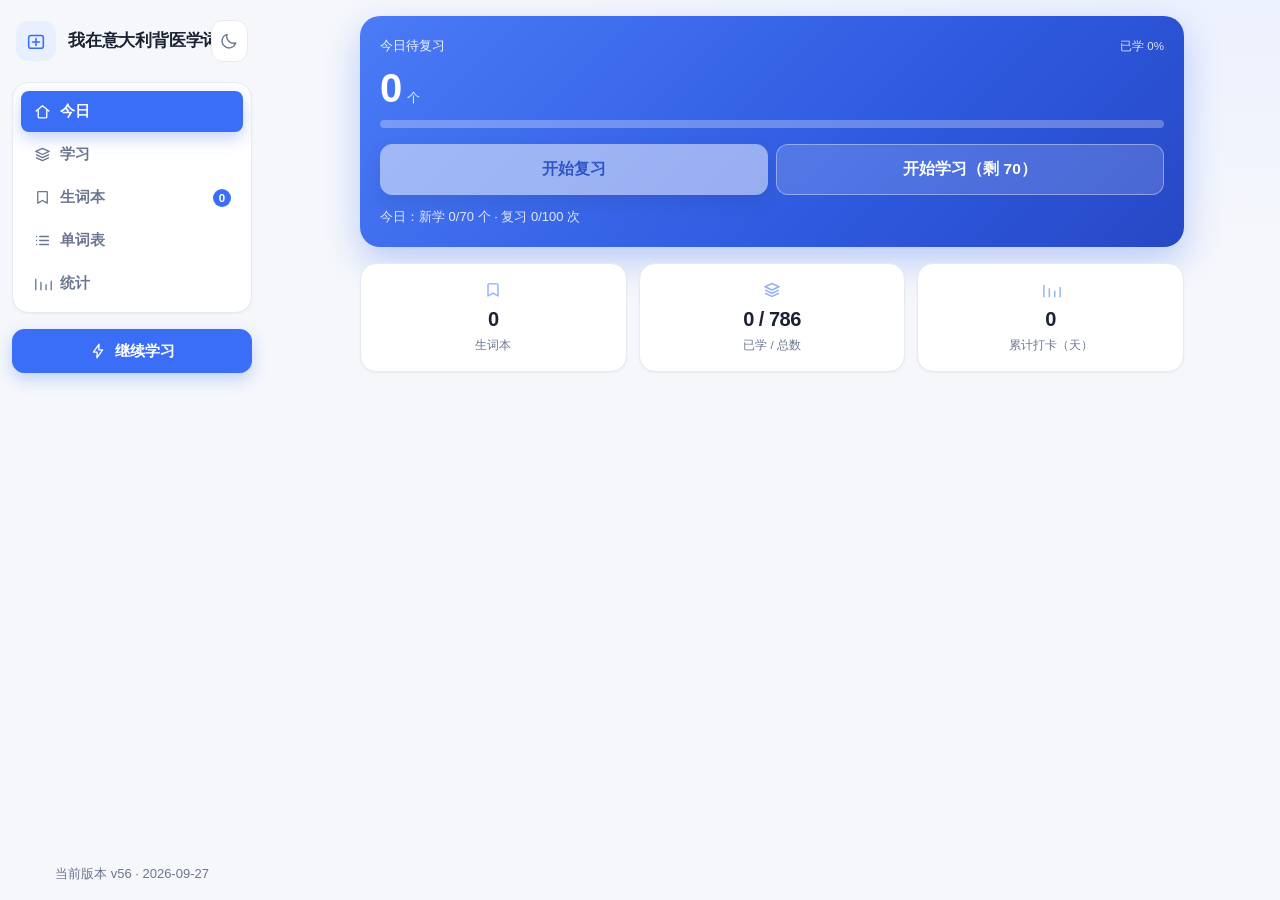
==== commit a5ab6a98: "更新 离线单文件版.html" ====
--- a/离线单文件版.html
+++ b/离线单文件版.html
@@ -6937,6 +6937,270 @@
   "zh": "医学报告",
   "ipa": "/ˈmedɪkl rɪˈpɔːt/",
   "ex": "The medical report was forwarded to the general practitioner so that the tests could be prescribed."
+ },
+ {
+  "id": 754,
+  "rank": 754,
+  "en": "ectopic fat",
+  "zh": "异位脂肪（沉积在非脂肪组织的脂肪）",
+  "ipa": "/ekˈtɒpɪk fæt/",
+  "ex": "Ectopic fat around the liver and heart drives low-grade inflammation."
+ },
+ {
+  "id": 755,
+  "rank": 755,
+  "en": "low-grade inflammation",
+  "zh": "低度炎症",
+  "ipa": "/ˌləʊ ɡreɪd ˌɪnfləˈmeɪʃn/",
+  "ex": "Excess adipose tissue causes a state of low-grade inflammation."
+ },
+ {
+  "id": 756,
+  "rank": 756,
+  "en": "creatine kinase",
+  "zh": "肌酸激酶（CK/CPK）",
+  "ipa": "/ˈkriːətiːn ˈkaɪneɪz/",
+  "ex": "Creatine kinase was measured to rule out muscle damage."
+ },
+ {
+  "id": 757,
+  "rank": 757,
+  "en": "radiculopathy",
+  "zh": "神经根病",
+  "ipa": "/rəˌdɪkjʊˈlɒpəθi/",
+  "ex": "Lumbar radiculopathy can cause electric-shock pain down the leg."
+ },
+ {
+  "id": 758,
+  "rank": 758,
+  "en": "neuropathic pain",
+  "zh": "神经病理性疼痛",
+  "ipa": "/ˌnjʊərəˈpæθɪk peɪn/",
+  "ex": "Neuropathic pain is treated with drugs such as pregabalin."
+ },
+ {
+  "id": 759,
+  "rank": 759,
+  "en": "pregabalin (Lyrica)",
+  "zh": "普瑞巴林",
+  "ipa": "/prɪˈɡæbəlɪn/",
+  "ex": "Pregabalin was tried for her electric-shock leg pain."
+ },
+ {
+  "id": 760,
+  "rank": 760,
+  "en": "bisphosphonate",
+  "zh": "双膦酸盐类药",
+  "ipa": "/bɪsˈfɒsfəneɪt/",
+  "ex": "Bisphosphonates are used to treat postmenopausal osteoporosis."
+ },
+ {
+  "id": 761,
+  "rank": 761,
+  "en": "alendronic acid",
+  "zh": "阿仑膦酸",
+  "ipa": "/ˌælənˈdrɒnɪk ˈæsɪd/",
+  "ex": "She takes alendronic acid for osteoporosis."
+ },
+ {
+  "id": 762,
+  "rank": 762,
+  "en": "antiplatelet therapy",
+  "zh": "抗血小板治疗",
+  "ipa": "/ˌæntiˈpleɪtlət ˈθerəpi/",
+  "ex": "Antiplatelet therapy increases the risk of gastrointestinal bleeding."
+ },
+ {
+  "id": 763,
+  "rank": 763,
+  "en": "FIB-4 index",
+  "zh": "FIB-4 指数（肝纤维化无创评分）",
+  "ipa": "/fɪb fɔː ˈɪndeks/",
+  "ex": "The FIB-4 index uses age, transaminases and platelet count."
+ },
+ {
+  "id": 764,
+  "rank": 764,
+  "en": "platelet count",
+  "zh": "血小板计数",
+  "ipa": "/ˈpleɪtlət kaʊnt/",
+  "ex": "A platelet count of 67 is a favourable finding."
+ },
+ {
+  "id": 765,
+  "rank": 765,
+  "en": "metabolic cirrhosis",
+  "zh": "代谢性肝硬化",
+  "ipa": "/ˌmetəˈbɒlɪk səˈrəʊsɪs/",
+  "ex": "Metabolic cirrhosis may develop in untreated fatty liver disease."
+ },
+ {
+  "id": 766,
+  "rank": 766,
+  "en": "cholelithiasis",
+  "zh": "胆石症",
+  "ipa": "/ˌkɒlɪlɪˈθaɪəsɪs/",
+  "ex": "Rapid weight loss can favour cholelithiasis."
+ },
+ {
+  "id": 767,
+  "rank": 767,
+  "en": "recurrent pancreatitis",
+  "zh": "复发性胰腺炎",
+  "ipa": "/rɪˈkʌrənt ˌpæŋkriəˈtaɪtɪs/",
+  "ex": "Recurrent pancreatitis is a contraindication to these drugs."
+ },
+ {
+  "id": 768,
+  "rank": 768,
+  "en": "coronary stenosis",
+  "zh": "冠状动脉狭窄",
+  "ipa": "/ˈkɒrənri stəˈnəʊsɪs/",
+  "ex": "A 30% coronary stenosis was found on angiography."
+ },
+ {
+  "id": 769,
+  "rank": 769,
+  "en": "left anterior descending artery (LAD)",
+  "zh": "左前降支（冠状动脉）",
+  "ipa": "/left ænˈtɪəriə dɪˈsendɪŋ ˈɑːtəri/",
+  "ex": "The stenosis involved the left anterior descending artery."
+ },
+ {
+  "id": 770,
+  "rank": 770,
+  "en": "circumflex artery",
+  "zh": "冠状动脉回旋支",
+  "ipa": "/ˈsɜːkəmfleks ˈɑːtəri/",
+  "ex": "Disease of the circumflex artery was also described."
+ },
+ {
+  "id": 771,
+  "rank": 771,
+  "en": "extrasystole",
+  "zh": "期前收缩（早搏）",
+  "ipa": "/ˌekstrəˈsɪstəli/",
+  "ex": "She has had extrasystoles for a year without worsening."
+ },
+ {
+  "id": 772,
+  "rank": 772,
+  "en": "coronary CT angiography",
+  "zh": "冠状动脉 CT 血管成像",
+  "ipa": "/ˈkɒrənri ˌsiː ˈtiː ændʒiˈɒɡrəfi/",
+  "ex": "Coronary CT angiography showed a non-obstructive plaque."
+ },
+ {
+  "id": 773,
+  "rank": 773,
+  "en": "metoprolol",
+  "zh": "美托洛尔（β 受体阻滞剂）",
+  "ipa": "/meˈtəʊprəlɒl/",
+  "ex": "Metoprolol was given at the lowest dose."
+ },
+ {
+  "id": 774,
+  "rank": 774,
+  "en": "prostate cancer",
+  "zh": "前列腺癌",
+  "ipa": "/ˈprɒsteɪt ˈkænsə/",
+  "ex": "His father had a history of prostate cancer."
+ },
+ {
+  "id": 775,
+  "rank": 775,
+  "en": "low-protein diet",
+  "zh": "低蛋白饮食",
+  "ipa": "/ˌləʊ ˈprəʊtiːn ˈdaɪət/",
+  "ex": "A low-protein diet may be needed in advanced kidney failure."
+ },
+ {
+  "id": 776,
+  "rank": 776,
+  "en": "anorexia nervosa",
+  "zh": "神经性厌食症",
+  "ipa": "/ˌænəˈreksiə nɜːˈvəʊsə/",
+  "ex": "She had a previous diagnosis of anorexia nervosa."
+ },
+ {
+  "id": 777,
+  "rank": 777,
+  "en": "comorbidity",
+  "zh": "合并症",
+  "ipa": "/ˌkəʊmɔːˈbɪdəti/",
+  "ex": "Drug therapy requires at least one weight-related comorbidity."
+ },
+ {
+  "id": 778,
+  "rank": 778,
+  "en": "vaginal ring",
+  "zh": "阴道环（避孕）",
+  "ipa": "/vəˈdʒaɪnl rɪŋ/",
+  "ex": "She had used a contraceptive vaginal ring for several years."
+ },
+ {
+  "id": 779,
+  "rank": 779,
+  "en": "alcohol unit",
+  "zh": "酒精单位（1 单位约 8 g 纯酒精）",
+  "ipa": "/ˈælkəhɒl ˈjuːnɪt/",
+  "ex": "The recommended limit is 14 alcohol units a week for women."
+ },
+ {
+  "id": 780,
+  "rank": 780,
+  "en": "Hashimoto thyroiditis",
+  "zh": "桥本甲状腺炎",
+  "ipa": "/hæʃɪˈməʊtəʊ ˌθaɪrɔɪˈdaɪtɪs/",
+  "ex": "Hashimoto thyroiditis is the commonest cause of hypothyroidism."
+ },
+ {
+  "id": 781,
+  "rank": 781,
+  "en": "optic neuritis",
+  "zh": "视神经炎",
+  "ipa": "/ˈɒptɪk njʊəˈraɪtɪs/",
+  "ex": "Very rare cases of optic neuritis have been reported with these drugs."
+ },
+ {
+  "id": 782,
+  "rank": 782,
+  "en": "cortisol",
+  "zh": "皮质醇（应激激素）",
+  "ipa": "/ˈkɔːtɪsɒl/",
+  "ex": "Excess cortisol causes weight gain, but stress alone does not."
+ },
+ {
+  "id": 783,
+  "rank": 783,
+  "en": "malabsorption",
+  "zh": "吸收不良",
+  "ipa": "/ˌmæləbˈsɔːpʃn/",
+  "ex": "Malabsorption of iron and vitamin B12 can follow gastric surgery."
+ },
+ {
+  "id": 784,
+  "rank": 784,
+  "en": "childhood obesity",
+  "zh": "儿童肥胖",
+  "ipa": "/ˈtʃaɪldhʊd əʊˈbiːsəti/",
+  "ex": "Childhood obesity has become a major public health problem."
+ },
+ {
+  "id": 785,
+  "rank": 785,
+  "en": "insulin therapy",
+  "zh": "胰岛素治疗",
+  "ipa": "/ˈɪnsjʊlɪn ˈθerəpi/",
+  "ex": "Insulin therapy was needed while her glucose was uncontrolled."
+ },
+ {
+  "id": 786,
+  "rank": 786,
+  "en": "vitamin D supplementation",
+  "zh": "维生素 D 补充",
+  "ipa": "/ˈvɪtəmɪn diː ˌsʌplɪmenˈteɪʃn/",
+  "ex": "Vitamin D supplementation was prescribed once a month."
  }
 ];
 /* 我在意大利背医学词汇 · 单页应用
@@ -6950,7 +7214,7 @@
 const INTERVALS = [5, 30, 720, 1440, 2880, 5760, 10080, 20160, 43200]; // 分钟
 const STAGE_LABEL = ['5 分钟', '30 分钟', '12 小时', '1 天', '2 天', '4 天', '7 天', '15 天', '30 天'];
 const KEY = 'medVocab.v1';
-const BUILD = 'v55 · 2026-09-27';   // 每次更新代码时改这里，用来判断“是否最新版本”
+const BUILD = 'v56 · 2026-09-27';   // 每次更新代码时改这里，用来判断“是否最新版本”
 
 const KIND_LABEL = { word: '单词' };
 const KIND_SPEAK = { word: 'en-GB' };
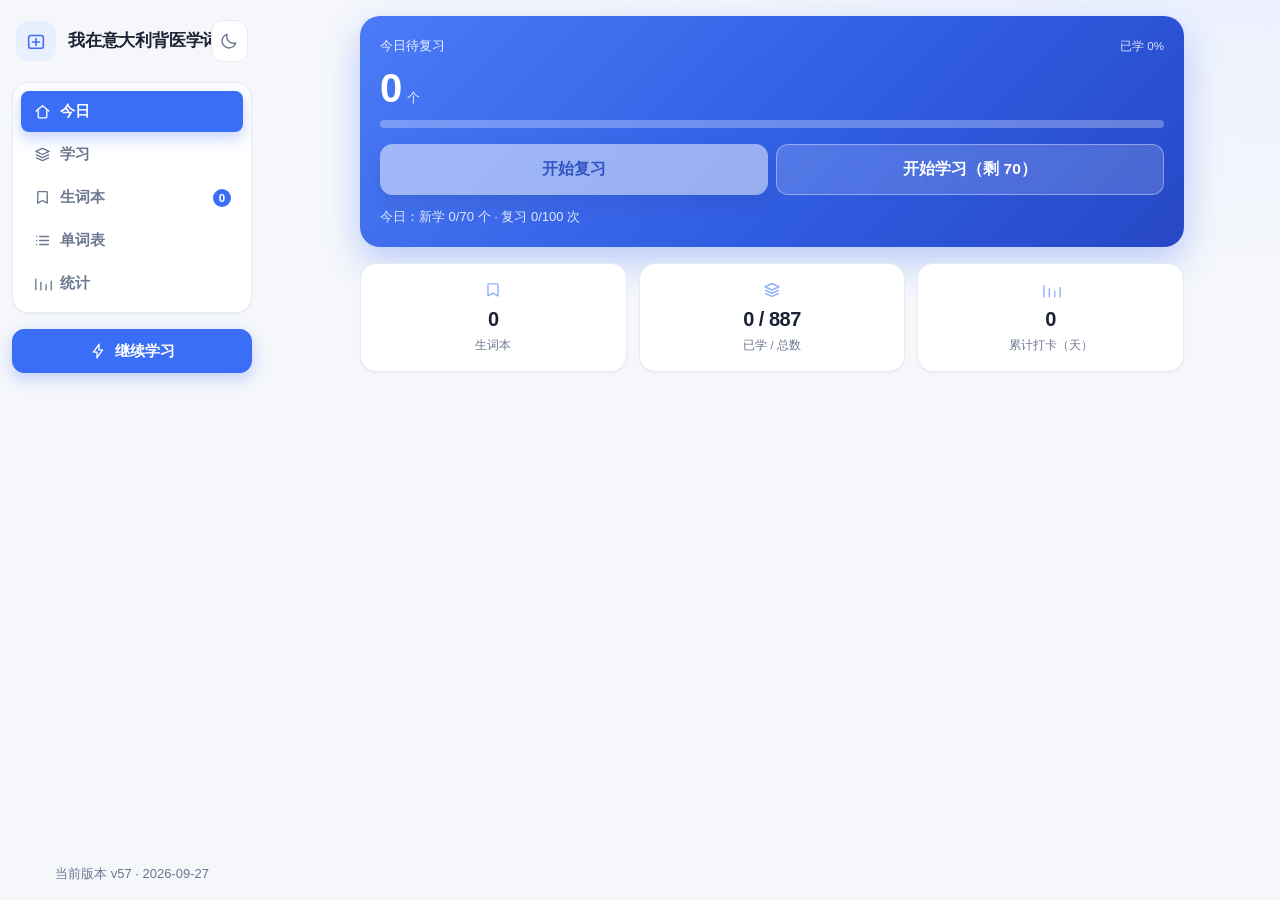
==== commit 7d6cfd1a: "更新 离线单文件版.html" ====
--- a/离线单文件版.html
+++ b/离线单文件版.html
@@ -7201,6 +7201,814 @@
   "zh": "维生素 D 补充",
   "ipa": "/ˈvɪtəmɪn diː ˌsʌplɪmenˈteɪʃn/",
   "ex": "Vitamin D supplementation was prescribed once a month."
+ },
+ {
+  "id": 787,
+  "rank": 787,
+  "en": "cardiovascular disease",
+  "zh": "心血管疾病",
+  "ipa": "/ˌkɑːdiəʊˈvæskjʊlə dɪˈziːz/",
+  "ex": "A family history of cardiovascular disease increases the need for early screening."
+ },
+ {
+  "id": 788,
+  "rank": 788,
+  "en": "peripheral arterial disease",
+  "zh": "外周动脉疾病",
+  "ipa": "/pəˈrɪfərəl ɑːˈtɪəriəl dɪˈziːz/",
+  "ex": "Semaglutide has shown benefit in patients with peripheral arterial disease."
+ },
+ {
+  "id": 789,
+  "rank": 789,
+  "en": "hypotension",
+  "zh": "低血压",
+  "ipa": "/ˌhaɪpəʊˈtenʃn/",
+  "ex": "The GP halved the dose because of symptomatic hypotension."
+ },
+ {
+  "id": 790,
+  "rank": 790,
+  "en": "borderline hypertension",
+  "zh": "临界高血压",
+  "ipa": "/ˈbɔːdəlaɪn ˌhaɪpəˈtenʃn/",
+  "ex": "Borderline hypertension was confirmed by home blood pressure monitoring."
+ },
+ {
+  "id": 791,
+  "rank": 791,
+  "en": "normotensive",
+  "zh": "血压正常的",
+  "ipa": "/ˌnɔːməʊˈtensɪv/",
+  "ex": "Assuming that the patient is normotensive, the estimated risk stays low."
+ },
+ {
+  "id": 792,
+  "rank": 792,
+  "en": "arrhythmia",
+  "zh": "心律失常",
+  "ipa": "/əˈrɪðmiə/",
+  "ex": "No significant arrhythmias were documented on the electrocardiogram."
+ },
+ {
+  "id": 793,
+  "rank": 793,
+  "en": "beta-blocker",
+  "zh": "β受体阻滞剂",
+  "ipa": "/ˈbiːtə blɒkə/",
+  "ex": "Metoprolol was continued at the lowest beta-blocker dose."
+ },
+ {
+  "id": 794,
+  "rank": 794,
+  "en": "lipid-lowering therapy",
+  "zh": "降脂治疗",
+  "ipa": "/ˈlɪpɪd ˌləʊərɪŋ ˈθerəpi/",
+  "ex": "LDL fell by 8% with diet alone, without any lipid-lowering therapy."
+ },
+ {
+  "id": 795,
+  "rank": 795,
+  "en": "high-intensity statin",
+  "zh": "高强度他汀",
+  "ipa": "/ˌhaɪ ɪnˈtensəti ˈstætɪn/",
+  "ex": "A high-intensity statin is needed to reach an LDL target below 70."
+ },
+ {
+  "id": 796,
+  "rank": 796,
+  "en": "therapeutic target",
+  "zh": "治疗目标值",
+  "ipa": "/ˌθerəˈpjuːtɪk ˈtɑːɡɪt/",
+  "ex": "Every risk category has its own therapeutic target for LDL cholesterol."
+ },
+ {
+  "id": 797,
+  "rank": 797,
+  "en": "primary prevention",
+  "zh": "一级预防",
+  "ipa": "/ˌpraɪməri prɪˈvenʃn/",
+  "ex": "Primary prevention focuses on lifestyle changes before starting statins."
+ },
+ {
+  "id": 798,
+  "rank": 798,
+  "en": "10-year cardiovascular risk",
+  "zh": "10年心血管风险",
+  "ipa": "/ˈten jɪə ˌkɑːdiəʊˈvæskjələ rɪsk/",
+  "ex": "His 10-year cardiovascular risk was estimated at about two percent."
+ },
+ {
+  "id": 799,
+  "rank": 799,
+  "en": "risk calculator",
+  "zh": "风险计算器",
+  "ipa": "/rɪsk ˈkælkjuleɪtə/",
+  "ex": "The risk calculator estimates the 10-year cardiovascular risk."
+ },
+ {
+  "id": 800,
+  "rank": 800,
+  "en": "bleeding risk",
+  "zh": "出血风险",
+  "ipa": "/ˈbliːdɪŋ rɪsk/",
+  "ex": "Antiplatelet therapy increases the bleeding risk in elderly patients."
+ },
+ {
+  "id": 801,
+  "rank": 801,
+  "en": "vital signs",
+  "zh": "生命体征",
+  "ipa": "/ˈvaɪtl saɪnz/",
+  "ex": "Vital signs were stable at the follow-up visit."
+ },
+ {
+  "id": 802,
+  "rank": 802,
+  "en": "auscultation",
+  "zh": "听诊",
+  "ipa": "/ˌɔːskəlˈteɪʃn/",
+  "ex": "On auscultation, heart and breath sounds were normal."
+ },
+ {
+  "id": 803,
+  "rank": 803,
+  "en": "neurological examination",
+  "zh": "神经系统检查",
+  "ipa": "/ˌnjʊərəˈlɒdʒɪkl ɪɡˌzæmɪˈneɪʃn/",
+  "ex": "Neurological examination showed no focal deficits."
+ },
+ {
+  "id": 804,
+  "rank": 804,
+  "en": "movement disorders",
+  "zh": "运动障碍",
+  "ipa": "/ˈmuːvmənt dɪsˈɔːdəz/",
+  "ex": "A neurologist was consulted for suspected movement disorders."
+ },
+ {
+  "id": 805,
+  "rank": 805,
+  "en": "neuropathy",
+  "zh": "神经病变",
+  "ipa": "/njʊəˈrɒpəθi/",
+  "ex": "Peripheral neuropathy was suspected on the basis of the sensory symptoms."
+ },
+ {
+  "id": 806,
+  "rank": 806,
+  "en": "nerve root",
+  "zh": "神经根",
+  "ipa": "/nɜːv ruːt/",
+  "ex": "Nerve root involvement may cause radiating pain in the lower limbs."
+ },
+ {
+  "id": 807,
+  "rank": 807,
+  "en": "nerve compression",
+  "zh": "神经压迫",
+  "ipa": "/nɜːv kəmˈpreʃn/",
+  "ex": "Nerve compression at the lumbar level explained the electric shock sensations."
+ },
+ {
+  "id": 808,
+  "rank": 808,
+  "en": "electric shock sensation",
+  "zh": "电击样感觉",
+  "ipa": "/ɪˈlektrɪk ʃɒk senˈseɪʃn/",
+  "ex": "The patient described electric shock sensations in both thighs."
+ },
+ {
+  "id": 809,
+  "rank": 809,
+  "en": "spinal MRI",
+  "zh": "脊柱磁共振",
+  "ipa": "/ˈspaɪnl ˌem ɑːr ˈaɪ/",
+  "ex": "Spinal MRI was ordered to rule out nerve root compression."
+ },
+ {
+  "id": 810,
+  "rank": 810,
+  "en": "rheumatoid arthritis",
+  "zh": "类风湿关节炎",
+  "ipa": "/ˈruːmətɔɪd ɑːˈθraɪtɪs/",
+  "ex": "Rheumatoid arthritis was excluded after a full rheumatological workup."
+ },
+ {
+  "id": 811,
+  "rank": 811,
+  "en": "rheumatic pain",
+  "zh": "风湿性疼痛",
+  "ipa": "/ruːˈmætɪk peɪn/",
+  "ex": "Rheumatic pain did not improve with simple analgesics."
+ },
+ {
+  "id": 812,
+  "rank": 812,
+  "en": "joint injection",
+  "zh": "关节腔注射",
+  "ipa": "/dʒɔɪnt ɪnˈdʒekʃn/",
+  "ex": "Joint injection with corticosteroids provided temporary relief."
+ },
+ {
+  "id": 813,
+  "rank": 813,
+  "en": "quadriceps",
+  "zh": "股四头肌",
+  "ipa": "/ˈkwɒdrɪseps/",
+  "ex": "Quadriceps strength was reduced on the right side."
+ },
+ {
+  "id": 814,
+  "rank": 814,
+  "en": "muscle strength",
+  "zh": "肌力",
+  "ipa": "/ˈmʌsl streŋθ/",
+  "ex": "Muscle strength was measured with a hand grip dynamometer."
+ },
+ {
+  "id": 815,
+  "rank": 815,
+  "en": "muscle weakness",
+  "zh": "肌无力",
+  "ipa": "/ˈmʌsl ˈwiːknəs/",
+  "ex": "Proximal muscle weakness was reported in both thighs."
+ },
+ {
+  "id": 816,
+  "rank": 816,
+  "en": "bone densitometry (DXA)",
+  "zh": "骨密度测定（双能X线吸收法）",
+  "ipa": "/bəʊn ˌdensɪˈtɒmətri/",
+  "ex": "Bone densitometry should be repeated to reassess the fracture risk."
+ },
+ {
+  "id": 817,
+  "rank": 817,
+  "en": "rib contusion",
+  "zh": "肋骨挫伤",
+  "ipa": "/rɪb kənˈtjuːʒn/",
+  "ex": "A rib contusion was diagnosed after a minor trauma at home."
+ },
+ {
+  "id": 818,
+  "rank": 818,
+  "en": "spine",
+  "zh": "脊柱",
+  "ipa": "/spaɪn/",
+  "ex": "Pain arising from the spine may radiate to the legs."
+ },
+ {
+  "id": 819,
+  "rank": 819,
+  "en": "hip",
+  "zh": "髋部",
+  "ipa": "/hɪp/",
+  "ex": "Hip pain is often related to coxarthrosis in patients with obesity."
+ },
+ {
+  "id": 820,
+  "rank": 820,
+  "en": "foot",
+  "zh": "足",
+  "ipa": "/fʊt/",
+  "ex": "The patient complained of swelling of the right foot."
+ },
+ {
+  "id": 821,
+  "rank": 821,
+  "en": "height",
+  "zh": "身高",
+  "ipa": "/haɪt/",
+  "ex": "Height and weight were recorded to calculate the body mass index."
+ },
+ {
+  "id": 822,
+  "rank": 822,
+  "en": "body fat percentage",
+  "zh": "体脂率",
+  "ipa": "/ˈbɒdi fæt pəˈsentɪdʒ/",
+  "ex": "Body fat percentage was about 30% with a preserved lean mass."
+ },
+ {
+  "id": 823,
+  "rank": 823,
+  "en": "saphenous vein",
+  "zh": "大隐静脉",
+  "ipa": "/səˈfiːnəs veɪn/",
+  "ex": "The saphenous vein had been stripped years earlier for varicose disease."
+ },
+ {
+  "id": 824,
+  "rank": 824,
+  "en": "laparoscopy",
+  "zh": "腹腔镜检查",
+  "ipa": "/ˌlæpəˈrɒskəpi/",
+  "ex": "Cholecystectomy was performed by laparoscopy without complications."
+ },
+ {
+  "id": 825,
+  "rank": 825,
+  "en": "thoracic surgeon",
+  "zh": "胸外科医生",
+  "ipa": "/θɔːˈræsɪk ˈsɜːdʒən/",
+  "ex": "The patient was referred to a thoracic surgeon for evaluation of the lung nodule."
+ },
+ {
+  "id": 826,
+  "rank": 826,
+  "en": "breast reduction surgery",
+  "zh": "缩乳手术",
+  "ipa": "/brest rɪˈdʌkʃn ˈsɜːdʒəri/",
+  "ex": "She underwent breast reduction surgery for symptomatic macromastia."
+ },
+ {
+  "id": 827,
+  "rank": 827,
+  "en": "hypercortisolism",
+  "zh": "皮质醇增多症",
+  "ipa": "/ˌhaɪpəˈkɔːtɪsəʊlɪzəm/",
+  "ex": "Hypercortisolism should be excluded before attributing central obesity to stress."
+ },
+ {
+  "id": 828,
+  "rank": 828,
+  "en": "Cushing's syndrome",
+  "zh": "库欣综合征",
+  "ipa": "/ˈkʊʃɪŋz ˈsɪndrəʊm/",
+  "ex": "Cushing's syndrome is a rare cause of weight gain and central fat accumulation."
+ },
+ {
+  "id": 829,
+  "rank": 829,
+  "en": "alcohol use disorder",
+  "zh": "酒精使用障碍",
+  "ipa": "/ˈælkəhɒl juːs dɪsˈɔːdə/",
+  "ex": "Alcohol use disorder contributes to weight gain and liver damage."
+ },
+ {
+  "id": 830,
+  "rank": 830,
+  "en": "hematological disease",
+  "zh": "血液病",
+  "ipa": "/ˌhiːmətəˈlɒdʒɪkl dɪˈziːz/",
+  "ex": "Hematological diseases are managed in the hematology unit."
+ },
+ {
+  "id": 831,
+  "rank": 831,
+  "en": "gallbladder polyp",
+  "zh": "胆囊息肉",
+  "ipa": "/ˈɡɔːlblædə ˈpɒlɪp/",
+  "ex": "Gallbladder polyps predispose to the formation of cholesterol stones."
+ },
+ {
+  "id": 832,
+  "rank": 832,
+  "en": "dyspepsia",
+  "zh": "消化不良",
+  "ipa": "/dɪsˈpepsiə/",
+  "ex": "She reports dyspepsia and abdominal bloating after meals."
+ },
+ {
+  "id": 833,
+  "rank": 833,
+  "en": "gastroprotection",
+  "zh": "胃黏膜保护",
+  "ipa": "/ˌɡæstrəʊprəˈtekʃn/",
+  "ex": "Gastroprotection with a proton pump inhibitor was prescribed together with the antiplatelet therapy."
+ },
+ {
+  "id": 834,
+  "rank": 834,
+  "en": "cough",
+  "zh": "咳嗽",
+  "ipa": "/kɒf/",
+  "ex": "Gastroesophageal reflux can cause a persistent dry cough."
+ },
+ {
+  "id": 835,
+  "rank": 835,
+  "en": "visual impairment",
+  "zh": "视力损害",
+  "ipa": "/ˈvɪʒuəl ɪmˈpeəmənt/",
+  "ex": "Rare cases of visual impairment have been reported during treatment."
+ },
+ {
+  "id": 836,
+  "rank": 836,
+  "en": "grass pollen allergy",
+  "zh": "禾本科花粉过敏",
+  "ipa": "/ɡrɑːs ˈpɒlən ˈælədʒi/",
+  "ex": "Her grass pollen allergy worsens every spring and needs an antihistamine."
+ },
+ {
+  "id": 837,
+  "rank": 837,
+  "en": "hepatitis B",
+  "zh": "乙型肝炎",
+  "ipa": "/ˌhepəˈtaɪtɪs biː/",
+  "ex": "Hepatitis B was excluded by serological testing."
+ },
+ {
+  "id": 838,
+  "rank": 838,
+  "en": "antiviral drug",
+  "zh": "抗病毒药",
+  "ipa": "/ˌæntiˈvaɪrəl drʌɡ/",
+  "ex": "Antiviral drugs for viral hepatitis are partly reimbursed by the government."
+ },
+ {
+  "id": 839,
+  "rank": 839,
+  "en": "liver enzymes",
+  "zh": "肝酶",
+  "ipa": "/ˈlɪvə ˈenzaɪmz/",
+  "ex": "Liver enzymes should be rechecked after three months of treatment."
+ },
+ {
+  "id": 840,
+  "rank": 840,
+  "en": "liver biopsy",
+  "zh": "肝活检",
+  "ipa": "/ˈlɪvə ˈbaɪɒpsi/",
+  "ex": "Liver biopsy remains the reference standard for staging hepatic fibrosis."
+ },
+ {
+  "id": 841,
+  "rank": 841,
+  "en": "gray zone",
+  "zh": "灰色区间（不确定区间）",
+  "ipa": "/ɡreɪ zəʊn/",
+  "ex": "FIB-4 values between 1.3 and 2.6 fall into the gray zone."
+ },
+ {
+  "id": 842,
+  "rank": 842,
+  "en": "reference range",
+  "zh": "参考范围",
+  "ipa": "/ˈrefrəns reɪndʒ/",
+  "ex": "The result was only slightly above the laboratory reference range."
+ },
+ {
+  "id": 843,
+  "rank": 843,
+  "en": "metabolic parameters",
+  "zh": "代谢指标",
+  "ipa": "/ˌmetəˈbɒlɪk pəˈræmətəz/",
+  "ex": "Metabolic parameters improved after twelve weeks of therapy."
+ },
+ {
+  "id": 844,
+  "rank": 844,
+  "en": "insulin assay",
+  "zh": "胰岛素测定",
+  "ipa": "/ˈɪnsjʊlɪn əˈseɪ/",
+  "ex": "An insulin assay is needed to confirm insulin resistance in this patient."
+ },
+ {
+  "id": 845,
+  "rank": 845,
+  "en": "thyroid function test",
+  "zh": "甲状腺功能检查",
+  "ipa": "/ˈθaɪrɔɪd ˈfʌŋkʃn test/",
+  "ex": "Thyroid function tests should be repeated before the next follow-up visit."
+ },
+ {
+  "id": 846,
+  "rank": 846,
+  "en": "vitamin K",
+  "zh": "维生素K",
+  "ipa": "/ˈvɪtəmɪn keɪ/",
+  "ex": "Vitamin K intake should be kept stable in patients on warfarin."
+ },
+ {
+  "id": 847,
+  "rank": 847,
+  "en": "venipuncture",
+  "zh": "静脉采血",
+  "ipa": "/ˈvenɪpʌŋktʃə/",
+  "ex": "Venipuncture was performed after an overnight fast."
+ },
+ {
+  "id": 848,
+  "rank": 848,
+  "en": "capillary blood sampling",
+  "zh": "毛细血管采血",
+  "ipa": "/kəˈpɪləri blʌd ˈsɑːmplɪŋ/",
+  "ex": "Capillary blood sampling confirmed the same value as the venous sample."
+ },
+ {
+  "id": 849,
+  "rank": 849,
+  "en": "predialysis",
+  "zh": "透析前期",
+  "ipa": "/ˌpriːdaɪˈælɪsɪs/",
+  "ex": "The patient has advanced renal failure and is now almost predialysis."
+ },
+ {
+  "id": 850,
+  "rank": 850,
+  "en": "diagnostic workup",
+  "zh": "诊断性检查",
+  "ipa": "/ˌdaɪəɡˈnɒstɪk ˈwɜːkʌp/",
+  "ex": "A complete diagnostic workup was planned before the next visit."
+ },
+ {
+  "id": 851,
+  "rank": 851,
+  "en": "referral",
+  "zh": "转诊",
+  "ipa": "/rɪˈfɜːrəl/",
+  "ex": "A referral to the hepatologist was requested for further assessment."
+ },
+ {
+  "id": 852,
+  "rank": 852,
+  "en": "outpatient clinic",
+  "zh": "门诊",
+  "ipa": "/ˈaʊtpeɪʃnt ˈklɪnɪk/",
+  "ex": "She is followed up in the outpatient clinic every three months."
+ },
+ {
+  "id": 853,
+  "rank": 853,
+  "en": "initial visit",
+  "zh": "初诊",
+  "ipa": "/ɪˈnɪʃl ˈvɪzɪt/",
+  "ex": "At the initial visit we recorded body weight, BMI and waist circumference."
+ },
+ {
+  "id": 854,
+  "rank": 854,
+  "en": "first-degree relatives",
+  "zh": "一级亲属",
+  "ipa": "/ˌfɜːst dɪˈɡriː ˈrelətɪvz/",
+  "ex": "Obesity in first-degree relatives increases the metabolic risk."
+ },
+ {
+  "id": 855,
+  "rank": 855,
+  "en": "former smoker",
+  "zh": "既往吸烟者",
+  "ipa": "/ˈfɔːmə ˈsməʊkə/",
+  "ex": "As a former smoker who quit two years ago, he has a lower risk."
+ },
+ {
+  "id": 856,
+  "rank": 856,
+  "en": "second trimester",
+  "zh": "孕中期",
+  "ipa": "/ˈsekənd traɪˈmestə/",
+  "ex": "She expects her symptoms to improve during the second trimester."
+ },
+ {
+  "id": 857,
+  "rank": 857,
+  "en": "puberty",
+  "zh": "青春期",
+  "ipa": "/ˈpjuːbəti/",
+  "ex": "Weight gain began at puberty, around the age of fifteen."
+ },
+ {
+  "id": 858,
+  "rank": 858,
+  "en": "eating behavior",
+  "zh": "进食行为",
+  "ipa": "/ˈiːtɪŋ bɪˈheɪvjə/",
+  "ex": "Her eating behavior alternates restrictive phases with episodes of loss of control."
+ },
+ {
+  "id": 859,
+  "rank": 859,
+  "en": "nutritional assessment",
+  "zh": "营养评估",
+  "ipa": "/njuːˈtrɪʃənl əˈsesmənt/",
+  "ex": "A complete nutritional assessment was carried out by the dietitian."
+ },
+ {
+  "id": 860,
+  "rank": 860,
+  "en": "nutritional education",
+  "zh": "营养教育",
+  "ipa": "/njuːˈtrɪʃənl ˌedʒuˈkeɪʃn/",
+  "ex": "Nutritional education is more effective than a rigid weighed diet."
+ },
+ {
+  "id": 861,
+  "rank": 861,
+  "en": "immunomodulatory effect",
+  "zh": "免疫调节作用",
+  "ipa": "/ˌɪmjʊnəʊˈmɒdjʊlətəri ɪˈfekt/",
+  "ex": "GLP-1 receptor agonists may exert an immunomodulatory effect in selected patients."
+ },
+ {
+  "id": 862,
+  "rank": 862,
+  "en": "mechanism of action",
+  "zh": "作用机制",
+  "ipa": "/ˈmekənɪzəm əv ˈækʃn/",
+  "ex": "The mechanism of action of these drugs is mainly gastrointestinal."
+ },
+ {
+  "id": 863,
+  "rank": 863,
+  "en": "pathogenesis",
+  "zh": "发病机制",
+  "ipa": "/ˌpæθəˈdʒenəsɪs/",
+  "ex": "The pathogenesis of optic neuritis associated with these drugs remains unclear."
+ },
+ {
+  "id": 864,
+  "rank": 864,
+  "en": "pharmacovigilance",
+  "zh": "药物警戒",
+  "ipa": "/ˌfɑːməkəʊˈvɪdʒɪləns/",
+  "ex": "Spontaneous pharmacovigilance reports do not establish a causal relationship."
+ },
+ {
+  "id": 865,
+  "rank": 865,
+  "en": "prevalence",
+  "zh": "患病率",
+  "ipa": "/ˈprevələns/",
+  "ex": "The prevalence of severe obesity is higher in the United States than in Italy."
+ },
+ {
+  "id": 866,
+  "rank": 866,
+  "en": "observational study",
+  "zh": "观察性研究",
+  "ipa": "/ˌɒbzəˈveɪʃənl ˈstʌdi/",
+  "ex": "Data from observational studies support long-term cardiovascular benefit."
+ },
+ {
+  "id": 867,
+  "rank": 867,
+  "en": "meta-analysis",
+  "zh": "荟萃分析",
+  "ipa": "/ˌmetəˈnæləsɪs/",
+  "ex": "This risk calculator is derived from several large meta-analyses."
+ },
+ {
+  "id": 868,
+  "rank": 868,
+  "en": "cost-effectiveness",
+  "zh": "成本效益",
+  "ipa": "/ˌkɒst ɪˈfektɪvnəs/",
+  "ex": "Avoiding unnecessary FibroScan examinations improves cost-effectiveness."
+ },
+ {
+  "id": 869,
+  "rank": 869,
+  "en": "treatment initiation",
+  "zh": "起始治疗",
+  "ipa": "/ˈtriːtmənt ɪˌnɪʃiˈeɪʃn/",
+  "ex": "Treatment initiation requires a BMI above 27 plus at least one weight-related comorbidity."
+ },
+ {
+  "id": 870,
+  "rank": 870,
+  "en": "adjuvant therapy",
+  "zh": "辅助治疗",
+  "ipa": "/ˈædʒuvənt ˈθerəpi/",
+  "ex": "Anti-obesity medication may be used as adjuvant therapy before and after bariatric surgery."
+ },
+ {
+  "id": 871,
+  "rank": 871,
+  "en": "pharmacotherapy",
+  "zh": "药物治疗",
+  "ipa": "/ˌfɑːməkəʊˈθerəpi/",
+  "ex": "The criteria for pharmacotherapy were not met in this young woman."
+ },
+ {
+  "id": 872,
+  "rank": 872,
+  "en": "surgical risk",
+  "zh": "手术风险",
+  "ipa": "/ˈsɜːdʒɪkl rɪsk/",
+  "ex": "Medical weight loss before surgery markedly reduces the surgical risk."
+ },
+ {
+  "id": 873,
+  "rank": 873,
+  "en": "injectable therapy",
+  "zh": "注射治疗",
+  "ipa": "/ɪnˈdʒektəbl ˈθerəpi/",
+  "ex": "Injectable therapy is more effective but more expensive than oral tablets."
+ },
+ {
+  "id": 874,
+  "rank": 874,
+  "en": "oral tablet",
+  "zh": "口服片剂",
+  "ipa": "/ˈɔːrəl ˈtæblət/",
+  "ex": "An oral tablet is preferred in patients with needle phobia."
+ },
+ {
+  "id": 875,
+  "rank": 875,
+  "en": "needle phobia",
+  "zh": "针头恐惧症",
+  "ipa": "/ˈniːdl ˈfəʊbiə/",
+  "ex": "Needle phobia may lead to poor adherence to injectable therapy."
+ },
+ {
+  "id": 876,
+  "rank": 876,
+  "en": "orforglipron",
+  "zh": "奥格列龙（口服GLP-1受体激动剂）",
+  "ipa": "/ˌɔːfɔːˈɡlɪprɒn/",
+  "ex": "Orforglipron is a non-peptide oral GLP-1 receptor agonist for obesity."
+ },
+ {
+  "id": 877,
+  "rank": 877,
+  "en": "repeat prescription",
+  "zh": "长期续开处方",
+  "ipa": "/rɪˈpiːt prɪˈskrɪpʃn/",
+  "ex": "Patients on long-term therapy usually receive a repeat prescription."
+ },
+ {
+  "id": 878,
+  "rank": 878,
+  "en": "controlled substance",
+  "zh": "管制药品",
+  "ipa": "/kənˈtrəʊld ˈsʌbstəns/",
+  "ex": "Controlled substances require a dedicated prescription form."
+ },
+ {
+  "id": 879,
+  "rank": 879,
+  "en": "psychotropic drug",
+  "zh": "精神药物",
+  "ipa": "/ˌsaɪkəˈtrɒpɪk drʌɡ/",
+  "ex": "Triplicate prescriptions are reserved for psychotropic drugs."
+ },
+ {
+  "id": 880,
+  "rank": 880,
+  "en": "opioid analgesic",
+  "zh": "阿片类镇痛药",
+  "ipa": "/ˈəʊpiɔɪd ˌænəlˈdʒiːzɪk/",
+  "ex": "Opioid analgesics need careful monitoring and a duplicate prescription."
+ },
+ {
+  "id": 881,
+  "rank": 881,
+  "en": "pharmacist",
+  "zh": "药师",
+  "ipa": "/ˈfɑːməsɪst/",
+  "ex": "The pharmacist explained how to load the needle into the pen."
+ },
+ {
+  "id": 882,
+  "rank": 882,
+  "en": "psychiatrist",
+  "zh": "精神科医师",
+  "ipa": "/saɪˈkaɪətrɪst/",
+  "ex": "A psychiatrist should be involved when a psychiatric comorbidity is suspected."
+ },
+ {
+  "id": 883,
+  "rank": 883,
+  "en": "gynecologist",
+  "zh": "妇科医师",
+  "ipa": "/ˌɡaɪnəˈkɒlədʒɪst/",
+  "ex": "The gynecologist had documented insulin resistance on the basis of the clinical picture."
+ },
+ {
+  "id": 884,
+  "rank": 884,
+  "en": "nephrologist",
+  "zh": "肾内科医师",
+  "ipa": "/nɪˈfrɒlədʒɪst/",
+  "ex": "Patients with advanced renal insufficiency should be referred to a nephrologist."
+ },
+ {
+  "id": 885,
+  "rank": 885,
+  "en": "psychotherapy",
+  "zh": "心理治疗",
+  "ipa": "/ˌsaɪkəʊˈθerəpi/",
+  "ex": "She completed three years of psychotherapy for anorexia nervosa."
+ },
+ {
+  "id": 886,
+  "rank": 886,
+  "en": "psychiatric history",
+  "zh": "精神科病史",
+  "ipa": "/ˌsaɪkiˈætrɪk ˈhɪstri/",
+  "ex": "A detailed psychiatric history revealed a previous eating disorder."
+ },
+ {
+  "id": 887,
+  "rank": 887,
+  "en": "psychiatric medication",
+  "zh": "精神科用药",
+  "ipa": "/ˌsaɪkiˈætrɪk ˌmedɪˈkeɪʃn/",
+  "ex": "These drugs can be used alongside psychiatric medication under close supervision."
  }
 ];
 /* 我在意大利背医学词汇 · 单页应用
@@ -7214,7 +8022,7 @@
 const INTERVALS = [5, 30, 720, 1440, 2880, 5760, 10080, 20160, 43200]; // 分钟
 const STAGE_LABEL = ['5 分钟', '30 分钟', '12 小时', '1 天', '2 天', '4 天', '7 天', '15 天', '30 天'];
 const KEY = 'medVocab.v1';
-const BUILD = 'v56 · 2026-09-27';   // 每次更新代码时改这里，用来判断“是否最新版本”
+const BUILD = 'v57 · 2026-09-27';   // 每次更新代码时改这里，用来判断“是否最新版本”
 
 const KIND_LABEL = { word: '单词' };
 const KIND_SPEAK = { word: 'en-GB' };
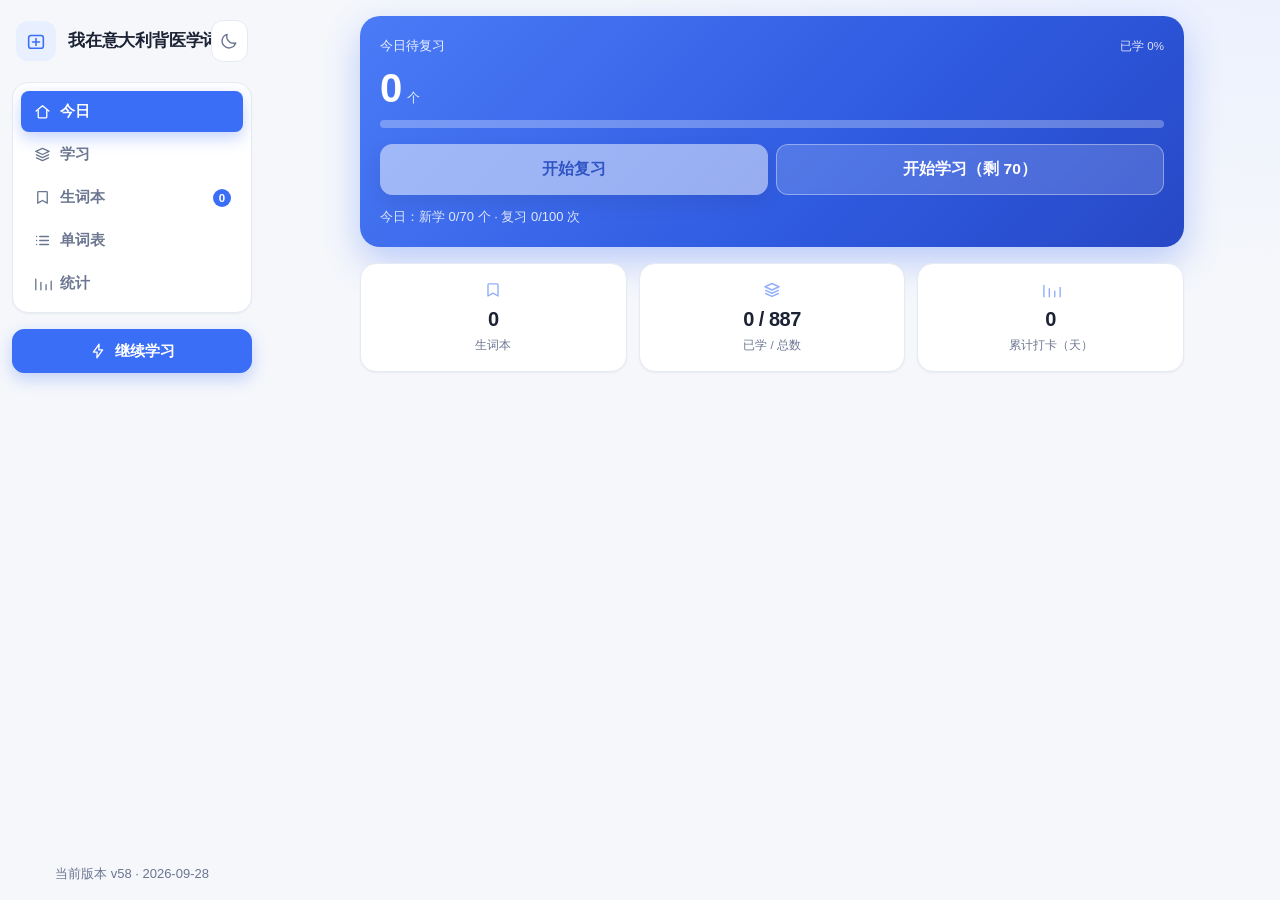
==== commit 93d3d0ce: "更新 离线单文件版.html" ====
--- a/离线单文件版.html
+++ b/离线单文件版.html
@@ -559,7 +559,7 @@
 /* 窄屏：列表行的按钮换到文字下面一行 */
 @media (max-width: 560px) {
   .row { grid-template-columns: minmax(0, 1fr); gap: 8px; padding: 10px 2px; align-items: start; }
-  .row-actions { justify-content: flex-start; }
+  .row-actions { justify-content: flex-start; flex-wrap: wrap; }   /* 按钮变多，允许换行，别撑出屏幕 */
   .row-actions .mini { font-size: 12px; min-height: 32px; padding: 5px 9px; }
   .row-actions .mini.ico { width: 32px; padding: 0; }
   #btnFav span { display: none; }
@@ -8022,7 +8022,7 @@
 const INTERVALS = [5, 30, 720, 1440, 2880, 5760, 10080, 20160, 43200]; // 分钟
 const STAGE_LABEL = ['5 分钟', '30 分钟', '12 小时', '1 天', '2 天', '4 天', '7 天', '15 天', '30 天'];
 const KEY = 'medVocab.v1';
-const BUILD = 'v57 · 2026-09-27';   // 每次更新代码时改这里，用来判断“是否最新版本”
+const BUILD = 'v58 · 2026-09-28';   // 每次更新代码时改这里，用来判断“是否最新版本”
 
 const KIND_LABEL = { word: '单词' };
 const KIND_SPEAK = { word: 'en-GB' };
@@ -8724,6 +8724,10 @@
   } else if (act === 'del') {                   // 生词本：移出
     delete S.book[key];
     toast('已移出生词本');
+  } else if (act === 'erase') {                 // 单词表：从词库中删掉（可在设置里找回）
+    if (!confirm('从词库中删除「' + t.front + '」？\n学习记录、生词本、收藏会一起清掉，可在设置里「找回删掉的词」。')) return;
+    deleteWord(key);
+    toast('已删除「' + t.front + '」，可在设置里找回', 2200);
   }
   save();
   renderKind('word');
@@ -8828,7 +8832,7 @@
   const cfg = LISTS[kind];
   const list = $(cfg.listId);
   if (!list) return;
-  if (kind === 'word' && $('allCount')) $('allCount').textContent = ITEMS.length + ' 条';   // 条数自动跟着词库走
+  if (kind === 'word' && $('allCount')) $('allCount').textContent = liveItems().length + ' 条';   // 条数跟着词库走，删掉的词不计入
   const items = kindItems(kind);
   if (!items.length) { emptyList(list, cfg.empty); return; }
   const shown = pageSize(cfg, cfg.filter + '|' + cfg.search.trim().toLowerCase(), items.length, more);
@@ -8861,6 +8865,7 @@
       <button type="button" class="mini ico fav${fav ? ' on' : ''}" data-act="fav" title="${fav ? '取消收藏' : '收藏'}" aria-label="收藏"><svg class="ic"><use href="#i-star"/></svg></button>
       <button type="button" class="mini" data-act="book">${inBook(t.key) ? '移出生词本' : '加入生词本'}</button>
       <button type="button" class="mini ok" data-act="know">${isKnown(t.key) ? '取消已认识' : '标为已认识'}</button>
+      <button type="button" class="mini danger" data-act="erase" title="从词库中删除" aria-label="删除">删除</button>
     </div>`;
   return row;
 }
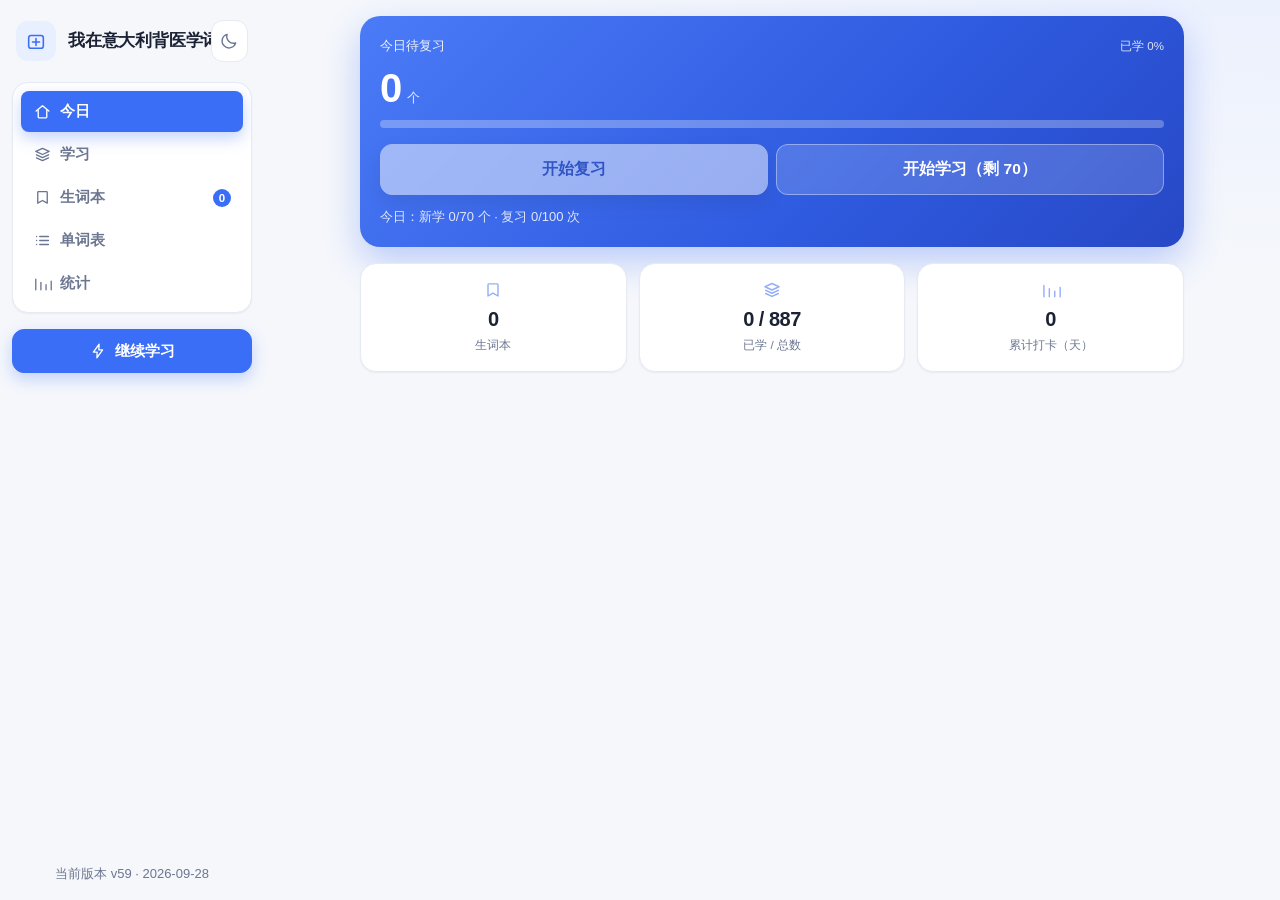
==== commit dea4f419: "更新 离线单文件版.html" ====
--- a/离线单文件版.html
+++ b/离线单文件版.html
@@ -894,8 +894,15 @@
             <button class="btn" id="btnCheckUpdate">更新到最新版本</button>
             <span class="muted small" id="updateInfo"></span>
           </div>
+          <details class="details" id="goneBox" hidden>
+            <summary>已删除的词（<span id="goneCount">0</span>）</summary>
+            <p class="muted small">点某一行末尾的「恢复」只找回那个词；想全部找回用下面的按钮。</p>
+            <div class="list" id="goneList"></div>
+            <div class="btn-row">
+              <button class="btn" id="btnRestore">全部找回</button>
+            </div>
+          </details>
           <div class="btn-row">
-            <button class="btn" id="btnRestore">找回删掉的词</button>
             <button class="btn danger" id="btnReset">清空所有学习记录</button>
           </div>
         </div>
@@ -8022,7 +8029,7 @@
 const INTERVALS = [5, 30, 720, 1440, 2880, 5760, 10080, 20160, 43200]; // 分钟
 const STAGE_LABEL = ['5 分钟', '30 分钟', '12 小时', '1 天', '2 天', '4 天', '7 天', '15 天', '30 天'];
 const KEY = 'medVocab.v1';
-const BUILD = 'v58 · 2026-09-28';   // 每次更新代码时改这里，用来判断“是否最新版本”
+const BUILD = 'v59 · 2026-09-28';   // 每次更新代码时改这里，用来判断“是否最新版本”
 
 const KIND_LABEL = { word: '单词' };
 const KIND_SPEAK = { word: 'en-GB' };
@@ -8214,6 +8221,45 @@
   const n = Object.keys(S.gone).length;
   S.gone = {};
   return n;
+}
+/* 已删除的词：可以整批找回，也可以只挑某几个找回 */
+const goneKeys = () => Object.keys(S.gone || {}).sort((a, b) => (S.gone[b] || 0) - (S.gone[a] || 0));
+function restoreOneGone(en) {
+  if (!S.gone || !S.gone[en]) return false;
+  delete S.gone[en];
+  return true;
+}
+function renderGone() {
+  const box = $('goneBox'), list = $('goneList'), cnt = $('goneCount');
+  if (!box || !list) return;
+  const keys = goneKeys();
+  if (cnt) cnt.textContent = keys.length;
+  box.hidden = keys.length === 0;
+  list.textContent = '';
+  if (!keys.length) return;
+  const frag = document.createDocumentFragment();
+  keys.forEach(en => {
+    const t = byKey[en];
+    const row = document.createElement('div');
+    row.className = 'row';
+    row.dataset.key = en;
+    row.innerHTML = `
+      <div class="row-main">
+        <div class="en">${escapeHtml(t ? t.front : en)} <span class="ipa">${escapeHtml((t && t.ipa) || '')}</span></div>
+        <div class="zh">${escapeHtml((t && t.back) || '（词库里已无此条，仅存删除记录）')}</div>
+      </div>
+      <div class="row-actions">
+        <button type="button" class="mini ok" data-act="restore">恢复</button>
+      </div>`;
+    frag.appendChild(row);
+  });
+  list.appendChild(frag);
+}
+function doRestoreOne(en) {
+  if (!restoreOneGone(en)) return;
+  save();
+  renderGone(); renderAll(); renderHome(); renderBook(); renderStats();
+  toast('已找回「' + ((byKey[en] && byKey[en].front) || en) + '」', 1800);
 }
 function toggleFav(en) {
   if (S.fav[en]) { delete S.fav[en]; return false; }
@@ -9145,6 +9191,8 @@
       <span class="t">${i + 1}段</span>`;
     cs.appendChild(col);
   });
+
+  renderGone();   // 已删除的词列表（可逐个找回）跟着一起刷新
 }
 
 /* ---------------- 导航 ---------------- */
@@ -9395,6 +9443,17 @@
     save(); toast('已恢复 ' + n + ' 个词', 1600);
     renderStudy(); renderHome(); renderBook(); renderAll(); renderStats();
   };
+
+  // 已删除的词：行末「恢复」只找回这一个
+  const goneListEl = $('goneList');
+  if (goneListEl) {
+    goneListEl.addEventListener('click', e => {
+      const btn = e.target.closest('button[data-act="restore"]');
+      if (!btn) return;
+      const row = btn.closest('.row');
+      if (row && row.dataset.key) doRestoreOne(row.dataset.key);
+    });
+  }
   $('btnReset').onclick = () => {
     if (!confirm('确定清空全部学习进度？此操作不可撤销。')) return;
     pushSnap();                       // 清空前先留一份，万一是手滑还能用「一键恢复」找回来
